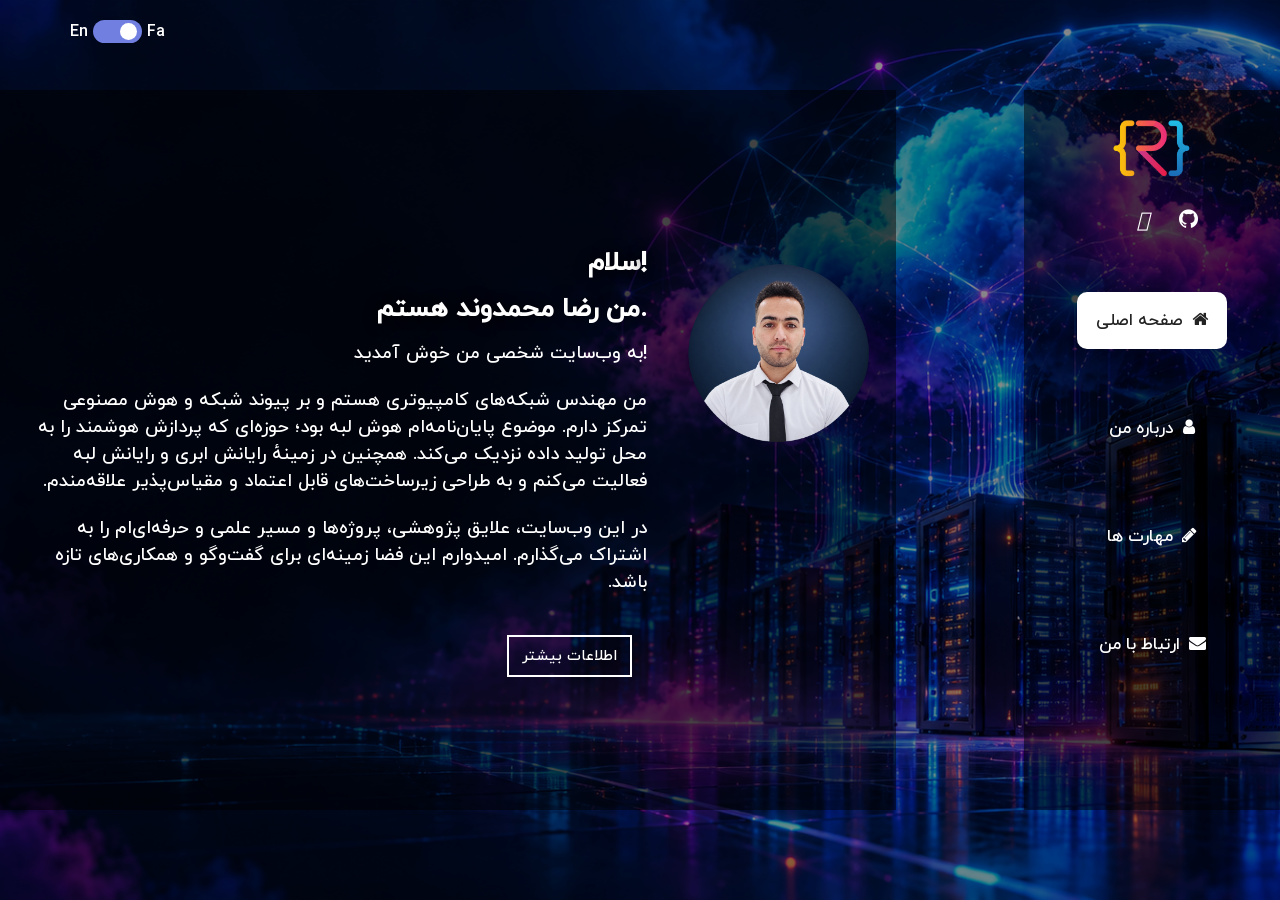
==== Fa.html @ 9a4eeeda "Publish bilingual personal website" ====
<!DOCTYPE html>
<html lang="fa">
  <head>
    <meta charset="utf-8" />
    <meta http-equiv="X-UA-Compatible" content="IE=edge,chrome=1" />
    <title>رضا محمدوند</title>
    <meta name="description" content="وب‌سایت شخصی رضا محمدوند، مهندس شبکه‌های کامپیوتری با تمرکز بر هوش مصنوعی، رایانش ابری و رایانش لبه." />
    <meta name="author" content="رضا محمدوند، Reza Mohammadvand">
    <meta name="keywords" content="web developer,web design,programmer,front end,reza mohammadvand,رضا محمدوند,طراحی وب ,توسعه دهنده وب ,مهندس کامپیوتر ,برنامه نویس ">
    <meta name="viewport" content="width=device-width, initial-scale=1" />
    <link rel="icon" href="img/Logo.png" />
    <link rel="stylesheet" href="Sample_works/07-jobboard/Icons/css/all.min.css" />
    <link rel="stylesheet" href="css/bootstrap.min.css" />
    <link rel="stylesheet" href="css/progresscircle.css">
    <link rel="stylesheet" href="css/bootstrap-theme.min.css" />
    <link rel="stylesheet" href="css/fontAwesome.css" />
    <link rel="stylesheet" href="css/templatemo-main.css" />
    <link rel="stylesheet" href="css/fa_response.css" />
    <link href="https://fonts.googleapis.com/css?family=Open+Sans:300,400,600,700,800" rel="stylesheet"/>
    <script src="js/vendor/modernizr-2.8.3-respond-1.4.2.min.js"></script>
  </head>

  <body>

  <!-- Toggle switch -->
  <div class="lang-switch">
    <span>En</span><input type="checkbox" id="langToggle" /><label for="langToggle"></label><span>Fa</span>
  </div>

    <!-- start loading -->

    <div class="se-pre-con"></div>

    <!-- end loading -->

    <nav>
      <div class="logo">
        <img src="img/Logo.png" alt="" />
      </div>
      <div class="mini-logo">
        <img src="img/Logo.png" alt="" />
      </div>
      <div class="social-links">
        <a href="https://t.me/Reza1998_M" class="icon" target="_blank"><i class="fab fa-telegram-plane"></i></a>
        <!-- لینک‌های اینستاگرام و توییتر موقتاً غیرفعال شده‌اند.
        <a href="https://www.instagram.com/programmer_reza" target="_blank" class="icon"><i class="fab fa-instagram"></i></a>
        <a href="https://twitter.com/Reza_1998M" class="icon" target="_blank"><i class="fab fa-twitter" ></i></a>
        -->
        <a href="https://www.linkedin.com/in/reza-mohammadvand" target="_blank" class="icon"><i class="fab fa-linkedin"></i></a>
        <a href="https://github.com/reza-mohammadvand" target="_blank" class="icon"><i class="fa fa-github" aria-hidden="true"></i></a>
      </div>
      <ul>
        <li>
          <a href="#1"><span>صفحه اصلی</span><i class="fa fa-home"></i></a>
        </li>
        <li>
          <a href="#2"><span>درباره من</span><i class="fa fa-user"></i> </a>
        </li>
        <li>
          <a href="#3"> <span>مهارت ها</span><i class="fa fa-pencil"></i></a>
        </li>
        <!-- تب نمونه‌کارها موقتاً غیرفعال شده است.
        <li>
          <a href="#4"> <span>نمونه کارها</span><i class="fa fa-image"></i></a>
        </li>
        -->
        <li>
          <a href="#4">
            <span>ارتباط با من</span><i class="fa fa-envelope"></i
          ></a>
        </li>
      </ul>
    </nav>

    <div class="slides">
      <div class="slide" id="1">
        <div class="content first-content">
          <div class="container-fluid">
            <div class="col-md-9 p-0">
              <h2 style="display: block;">سلام!</h2>
              <h2>من رضا محمدوند هستم.</h2>
              <p>به وب‌سایت شخصی من خوش آمدید!</p>
              <p dir="rtl">من مهندس شبکه‌های کامپیوتری هستم و بر پیوند شبکه و هوش مصنوعی تمرکز دارم. موضوع پایان‌نامه‌ام هوش لبه بود؛ حوزه‌ای که پردازش هوشمند را به محل تولید داده نزدیک می‌کند. همچنین در زمینهٔ رایانش ابری و رایانش لبه فعالیت می‌کنم و به طراحی زیرساخت‌های قابل اعتماد و مقیاس‌پذیر علاقه‌مندم.</p>
              <p dir="rtl">در این وب‌سایت، علایق پژوهشی، پروژه‌ها و مسیر علمی و حرفه‌ای‌ام را به اشتراک می‌گذارم. امیدوارم این فضا زمینه‌ای برای گفت‌وگو و همکاری‌های تازه باشد.</p>
              <div class="main-btn"><a href="#2">اطلاعات بیشتر</a></div>
            </div>
            <div  class="col-md-3">
              <div class="author-image">
                <img src="img/author_image.png" alt="Author Image" />
              </div>
            </div>
          </div>
        </div>
      </div>
      <div class="slide" id="2">
        <div class="content second-content">
          <div class="container-fluid">
            <div>
              <div class="left-content" dir="rtl">
                <h3>درباره من</h3>
                <p >سلام! من رضا محمدوند هستم، فارغ‌التحصیل کارشناسی ارشد مهندسی کامپیوتر با گرایش شبکه‌های رایانه‌ای از دانشگاه علم و صنعت ایران. علاقه‌مندی من به حوزه‌ی شبکه و زیرساخت‌های فناوری اطلاعات از دوران کارشناسی آغاز شد و به‌مرور با ورود به مباحثی چون رایانش ابری و رایانش لبه، مسیر حرفه‌ای‌ام در این زمینه شکل گرفت.</p>
                <p >در سال‌های گذشته تمرکز من بر طراحی، پیاده‌سازی و بهینه‌سازی زیرساخت‌های شبکه در مقیاس‌های گوناگون بوده است. از ایجاد بسترهای رایانش ابری و محیط‌های مجازی‌سازی گرفته تا طراحی معماری‌های پایدار، امن و مقیاس‌پذیر برای کاربردهای نوین، همواره تلاش کرده‌ام نیازهای فنی را به‌دقت تحلیل کرده و راهکارهایی مؤثر ارائه کنم.</p>
                <p >در حوزه‌ی رایانش لبه، تجربه‌ی کار با معماری‌های مبتنی بر پردازش نزدیک به منبع داده، این امکان را برایم فراهم کرده تا در سامانه‌هایی با نیاز به پاسخ‌گویی سریع و زمان‌بندی حساس مشارکت مؤثری داشته باشم.</p>
                <p >توانایی من در تحلیل ساختار شبکه، طراحی زیرساخت، آشنایی با مفاهیم امنیت ارتباطات، و تسلط بر ابزارهای پایش و مدیریت منابع شبکه‌ای، باعث شده است در پروژه‌های مختلف نقش فعالی ایفا کنم. در کنار دانش فنی شبکه، تسلط قابل قبولی در توسعه وب و برنامه‌نویسی دارم که در پروژه‌های آزمایشگاهی و کاربردی از آن‌ها استفاده کرده‌ام. سابقه‌ی من در برنامه‌نویسی و توسعه‌ی سامانه‌های نرم‌افزاری موجب شده تا بتوانم راهکارهای زیرساختی را با نیازهای نرم‌افزاری و تجربه‌ی کاربری هماهنگ سازم.                </p>
                <p>دید چندبُعدی من از سیستم‌های توزیع‌شده، از سطح شبکه و پروتکل تا لایه‌های بالاتر نرم‌افزاری، باعث شده بتوانم درک عمیقی از چالش‌های همگرایی شبکه و محاسبات ابری در محیط‌های مقیاس‌پذیر و بلادرنگ به‌دست آورم. از نظر پژوهشی نیز به حوزه‌هایی مانند اینترنت اشیاء (IoT) ، Edge-Cloud ،ارتباطات 5G و 6G و Digital Twins علاقه‌مندم و مطالعه مستمری در این زمینه‌ها دارم.</p>
                <p>بر این باورم که ترکیب دانش نظری، تجربه‌ی عملی و تعهد به کیفیت، سه رکن اصلی در ارائه‌ی خدمات حرفه‌ای در حوزه فناوری اطلاعات به شمار می‌آید؛ و همواره تلاش می‌کنم این اصول را در همه‌ی مراحل کاری خود رعایت کنم.</p>
                <div class="finbyz-timeline">
                  <div class="seofy_module_time_line_vertical appear_anim" dir="ltr">
                    <div id="time_line_5cf90ca818f641" class="time_line-item  item_show">
                      <div class="time_line-date_wrap">
                        <div class="seofy_hexagon">
                          <svg style=" fill: #ffa705;" xmlns="http://www.w3.org/2000/svg" viewBox="0 0 177.4 197.4">
                            <path d="M0,58.4v79.9c0,6.5,3.5,12.6,9.2,15.8l70.5,40.2c5.6,3.2,12.4,3.2,18,0l70.5-40.2c5.7-3.2,9.2-9.3,9.2-15.8V58.4 c0-6.5-3.5-12.6-9.2-15.8L97.7,2.4c-5.6-3.2-12.4-3.2-18,0L9.2,42.5C3.5,45.8,0,51.8,0,58.4z"></path>
                          </svg>
                        </div>
                        <div class="seofy_hexagon">
                          <svg style="filter: drop-shadow(4px 5px 4px rgba(255,167,5,0.3)); fill: #ffa705;" xmlns="http://www.w3.org/2000/svg" viewBox="0 0 177.4 197.4">
                            <path d="M0,58.4v79.9c0,6.5,3.5,12.6,9.2,15.8l70.5,40.2c5.6,3.2,12.4,3.2,18,0l70.5-40.2c5.7-3.2,9.2-9.3,9.2-15.8V58.4 c0-6.5-3.5-12.6-9.2-15.8L97.7,2.4c-5.6-3.2-12.4-3.2-18,0L9.2,42.5C3.5,45.8,0,51.8,0,58.4z"></path>
                          </svg>
                        </div>
                        <h4 class="time_line-date">2018</h4>
                      </div>
                      <div class="time_line-content">
                        <h5 class="time_line-title">شروع دوره کارشناسی</h5>
                        <div class="time_line-descr">دوره کارشناسی خود را در رشته مهندسی کامپیوتر - گرایش نرم افزار در دانشگاه آزاد اسلامی - واحد دزفول آغاز کردم</div>
                      </div>
                    </div>
                    <div id="time_line_5cf90ca818fa82" class="time_line-item  item_show">
                      <div class="time_line-date_wrap">
                        <div class="seofy_hexagon">
                          <svg style="fill: #3224e9; " xmlns="http://www.w3.org/2000/svg" viewBox="0 0 177.4 197.4">
                            <path d="M0,58.4v79.9c0,6.5,3.5,12.6,9.2,15.8l70.5,40.2c5.6,3.2,12.4,3.2,18,0l70.5-40.2c5.7-3.2,9.2-9.3,9.2-15.8V58.4 c0-6.5-3.5-12.6-9.2-15.8L97.7,2.4c-5.6-3.2-12.4-3.2-18,0L9.2,42.5C3.5,45.8,0,51.8,0,58.4z"></path>
                          </svg>
                        </div>
                        <div class="seofy_hexagon">
                          <svg style="filter: drop-shadow(4px 5px 4px rgba(50,36,233,0.3)); fill: #3224e9;" xmlns="http://www.w3.org/2000/svg" viewBox="0 0 177.4 197.4">
                            <path d="M0,58.4v79.9c0,6.5,3.5,12.6,9.2,15.8l70.5,40.2c5.6,3.2,12.4,3.2,18,0l70.5-40.2c5.7-3.2,9.2-9.3,9.2-15.8V58.4 c0-6.5-3.5-12.6-9.2-15.8L97.7,2.4c-5.6-3.2-12.4-3.2-18,0L9.2,42.5C3.5,45.8,0,51.8,0,58.4z"></path>
                          </svg>
                        </div>
                        <h4 class="time_line-date">2019</h4>
                      </div>
                      <div class="time_line-content">
                        <h5 class="time_line-title">طراحی سایت</h5>
                        <div class="time_line-descr">فعالیت خودم را به عنوان فریلنسر در طراحی وبسایت آغاز کردم</div>
                      </div>
                    </div>
                    <div id="time_line_5cf90ca818ffe5" class="time_line-item  item_show">
                      <div class="time_line-date_wrap"><div class="seofy_hexagon">
                        <svg style="fill: #ff5600;" xmlns="http://www.w3.org/2000/svg" viewBox="0 0 177.4 197.4">
                          <path d="M0,58.4v79.9c0,6.5,3.5,12.6,9.2,15.8l70.5,40.2c5.6,3.2,12.4,3.2,18,0l70.5-40.2c5.7-3.2,9.2-9.3,9.2-15.8V58.4 c0-6.5-3.5-12.6-9.2-15.8L97.7,2.4c-5.6-3.2-12.4-3.2-18,0L9.2,42.5C3.5,45.8,0,51.8,0,58.4z"></path>
                        </svg>
                      </div>
                      <div class="seofy_hexagon">
                        <svg style="filter: drop-shadow(4px 5px 4px rgba(255,86,0,0.3)); fill: #ff5600;" xmlns="http://www.w3.org/2000/svg" viewBox="0 0 177.4 197.4">
                          <path d="M0,58.4v79.9c0,6.5,3.5,12.6,9.2,15.8l70.5,40.2c5.6,3.2,12.4,3.2,18,0l70.5-40.2c5.7-3.2,9.2-9.3,9.2-15.8V58.4 c0-6.5-3.5-12.6-9.2-15.8L97.7,2.4c-5.6-3.2-12.4-3.2-18,0L9.2,42.5C3.5,45.8,0,51.8,0,58.4z"></path>
                        </svg>
                      </div>
                      <h4 class="time_line-date">2021</h4>
                    </div>
                    <div class="time_line-content">
                      <h5 class="time_line-title">دوره کارآموزی</h5>
                      <div class="time_line-descr">دوره سه ماه کارآموزی را در بخش فناوری اطلاعات نیروگاه سد دز گذراندم که تجربه خوبی برای من بود</div>
                    </div>
                  </div>
                  <div id="time_line_5cf90ca818ff" class="time_line-item  item_show">
                    <div class="time_line-date_wrap"><div class="seofy_hexagon">
                      <svg style=" fill: #717fe0;" xmlns="http://www.w3.org/2000/svg" viewBox="0 0 177.4 197.4">
                        <path d="M0,58.4v79.9c0,6.5,3.5,12.6,9.2,15.8l70.5,40.2c5.6,3.2,12.4,3.2,18,0l70.5-40.2c5.7-3.2,9.2-9.3,9.2-15.8V58.4 c0-6.5-3.5-12.6-9.2-15.8L97.7,2.4c-5.6-3.2-12.4-3.2-18,0L9.2,42.5C3.5,45.8,0,51.8,0,58.4z"></path>
                      </svg>
                    </div>
                    <div class="seofy_hexagon">
                      <svg style="filter: drop-shadow(4px 5px 4px rgba(50,36,233,0.3)); fill: #717fe0;" xmlns="http://www.w3.org/2000/svg" viewBox="0 0 177.4 197.4">
                        <path d="M0,58.4v79.9c0,6.5,3.5,12.6,9.2,15.8l70.5,40.2c5.6,3.2,12.4,3.2,18,0l70.5-40.2c5.7-3.2,9.2-9.3,9.2-15.8V58.4 c0-6.5-3.5-12.6-9.2-15.8L97.7,2.4c-5.6-3.2-12.4-3.2-18,0L9.2,42.5C3.5,45.8,0,51.8,0,58.4z"></path>
                      </svg>
                    </div>
                    <h4 class="time_line-date">2021</h4>
                  </div>
                  <div class="time_line-content">
                    <h5 class="time_line-title">انتشار مقاله</h5>
                    <div class="time_line-descr"> انتشار <a href="https://civilica.com/doc/1326481/" target="_blank"> مقاله </a> در سیزدهمین کنفرانس بین المللی فناوری اطلاعات، کامپیوتر و مخابرات - تفلیس</div>
                  </div>
                </div>
                <div id="time_line_5cf90ca818fe44" class="time_line-item  item_show">
                  <div class="time_line-date_wrap"><div class="seofy_hexagon">
                    <svg style=" fill: #12affe;" xmlns="http://www.w3.org/2000/svg" viewBox="0 0 177.4 197.4">
                      <path d="M0,58.4v79.9c0,6.5,3.5,12.6,9.2,15.8l70.5,40.2c5.6,3.2,12.4,3.2,18,0l70.5-40.2c5.7-3.2,9.2-9.3,9.2-15.8V58.4 c0-6.5-3.5-12.6-9.2-15.8L97.7,2.4c-5.6-3.2-12.4-3.2-18,0L9.2,42.5C3.5,45.8,0,51.8,0,58.4z"></path>
                    </svg>
                  </div>
                  <div class="seofy_hexagon">
                    <svg style="filter: drop-shadow(4px 5px 4px rgba(18,175,254,0.3)); fill: #12affe;" xmlns="http://www.w3.org/2000/svg" viewBox="0 0 177.4 197.4">
                      <path d="M0,58.4v79.9c0,6.5,3.5,12.6,9.2,15.8l70.5,40.2c5.6,3.2,12.4,3.2,18,0l70.5-40.2c5.7-3.2,9.2-9.3,9.2-15.8V58.4 c0-6.5-3.5-12.6-9.2-15.8L97.7,2.4c-5.6-3.2-12.4-3.2-18,0L9.2,42.5C3.5,45.8,0,51.8,0,58.4z"></path>
                    </svg>
                  </div>
                  <h4 class="time_line-date">2022</h4>
                </div>
                <div class="time_line-content">
                  <h5 class="time_line-title">پایان دوره کارشناسی</h5>
                  <div class="time_line-descr">مدرک کارشناسی خود را از دانشگاه آزاد اسلامی با معدل 17.75 اخذ کردم</div>
                </div>
              </div>
              <div id="time_line_5cf90ca81" class="time_line-item  item_show">
                <div class="time_line-date_wrap"><div class="seofy_hexagon">
                  <svg style=" fill: #d51c58;" xmlns="http://www.w3.org/2000/svg" viewBox="0 0 177.4 197.4">
                    <path d="M0,58.4v79.9c0,6.5,3.5,12.6,9.2,15.8l70.5,40.2c5.6,3.2,12.4,3.2,18,0l70.5-40.2c5.7-3.2,9.2-9.3,9.2-15.8V58.4 c0-6.5-3.5-12.6-9.2-15.8L97.7,2.4c-5.6-3.2-12.4-3.2-18,0L9.2,42.5C3.5,45.8,0,51.8,0,58.4z"></path>
                  </svg>
                </div>
                <div class="seofy_hexagon">
                  <svg style="filter: drop-shadow(4px 5px 4px rgba(50,36,233,0.3)); fill: #d51c58;" xmlns="http://www.w3.org/2000/svg" viewBox="0 0 177.4 197.4">
                    <path d="M0,58.4v79.9c0,6.5,3.5,12.6,9.2,15.8l70.5,40.2c5.6,3.2,12.4,3.2,18,0l70.5-40.2c5.7-3.2,9.2-9.3,9.2-15.8V58.4 c0-6.5-3.5-12.6-9.2-15.8L97.7,2.4c-5.6-3.2-12.4-3.2-18,0L9.2,42.5C3.5,45.8,0,51.8,0,58.4z"></path>
                  </svg>
                </div>
                <h4 class="time_line-date">2022</h4>
              </div>
              <div class="time_line-content">
                <h5 class="time_line-title">شروع دوره کارشناسی ارشد</h5>
                <div class="time_line-descr">دوره کارشناسی ارشد خود را در رشته مهندسی کامپیوتر - گرایش شبکه‌های کامپیوتری در دانشگاه علم و صنعت ایران آغاز کرد</div>
              </div>
            </div>
            <div id="time_line_5cf90ca818fe44222" class="time_line-item  item_show">
              <div class="time_line-date_wrap"><div class="seofy_hexagon">
                <svg style=" fill: #e212fe;" xmlns="http://www.w3.org/2000/svg" viewBox="0 0 177.4 197.4">
                  <path d="M0,58.4v79.9c0,6.5,3.5,12.6,9.2,15.8l70.5,40.2c5.6,3.2,12.4,3.2,18,0l70.5-40.2c5.7-3.2,9.2-9.3,9.2-15.8V58.4 c0-6.5-3.5-12.6-9.2-15.8L97.7,2.4c-5.6-3.2-12.4-3.2-18,0L9.2,42.5C3.5,45.8,0,51.8,0,58.4z"></path>
                </svg>
              </div>
              <div class="seofy_hexagon">
                <svg style="filter: drop-shadow(4px 5px 4px rgba(18,175,254,0.3)); fill: #e212fe;" xmlns="http://www.w3.org/2000/svg" viewBox="0 0 177.4 197.4">
                  <path d="M0,58.4v79.9c0,6.5,3.5,12.6,9.2,15.8l70.5,40.2c5.6,3.2,12.4,3.2,18,0l70.5-40.2c5.7-3.2,9.2-9.3,9.2-15.8V58.4 c0-6.5-3.5-12.6-9.2-15.8L97.7,2.4c-5.6-3.2-12.4-3.2-18,0L9.2,42.5C3.5,45.8,0,51.8,0,58.4z"></path>
                </svg>
              </div>
              <h4 class="time_line-date">2024</h4>
            </div>
            <div class="time_line-content">
              <h5 class="time_line-title">پایان دوره کارشناسی ارشد</h5>
              <div class="time_line-descr">مدرک کارشناسی ارشد خود را از دانشگاه علم و صنعت ایران با معدل ۱۷.۶۶ اخذ کردم</div>
            </div>
          </div>
          <div id="time_line_5cf90ca81333" class="time_line-item  item_show">
            <div class="time_line-date_wrap"><div class="seofy_hexagon">
              <svg style=" fill: #00d81d;" xmlns="http://www.w3.org/2000/svg" viewBox="0 0 177.4 197.4">
                <path d="M0,58.4v79.9c0,6.5,3.5,12.6,9.2,15.8l70.5,40.2c5.6,3.2,12.4,3.2,18,0l70.5-40.2c5.7-3.2,9.2-9.3,9.2-15.8V58.4 c0-6.5-3.5-12.6-9.2-15.8L97.7,2.4c-5.6-3.2-12.4-3.2-18,0L9.2,42.5C3.5,45.8,0,51.8,0,58.4z"></path>
              </svg>
            </div>
            <div class="seofy_hexagon">
              <svg style="filter: drop-shadow(4px 5px 4px rgba(50,36,233,0.3)); fill: #00d81d;" xmlns="http://www.w3.org/2000/svg" viewBox="0 0 177.4 197.4">
                <path d="M0,58.4v79.9c0,6.5,3.5,12.6,9.2,15.8l70.5,40.2c5.6,3.2,12.4,3.2,18,0l70.5-40.2c5.7-3.2,9.2-9.3,9.2-15.8V58.4 c0-6.5-3.5-12.6-9.2-15.8L97.7,2.4c-5.6-3.2-12.4-3.2-18,0L9.2,42.5C3.5,45.8,0,51.8,0,58.4z"></path>
              </svg>
            </div>
            <h4 class="time_line-date">2025</h4>
          </div>
          <div class="time_line-content">
            <h5 class="time_line-title">انتشار مقاله</h5>
            <div class="time_line-descr">انتشار<a href="https://ieeexplore.ieee.org/abstract/document/10967422" target="_blank"> مقاله </a> در بیست و نهمین کنفرانس بین‌المللی کامپیوتر، انجمن کامپیوتر ایران (CSICC)</div>
          </div>
        </div>
        <div id="time_line_5cf90ca813334" class="time_line-item  item_show">
          <div class="time_line-date_wrap"><div class="seofy_hexagon">
            <svg style=" fill: #6704c4;" xmlns="http://www.w3.org/2000/svg" viewBox="0 0 177.4 197.4">
              <path d="M0,58.4v79.9c0,6.5,3.5,12.6,9.2,15.8l70.5,40.2c5.6,3.2,12.4,3.2,18,0l70.5-40.2c5.7-3.2,9.2-9.3,9.2-15.8V58.4 c0-6.5-3.5-12.6-9.2-15.8L97.7,2.4c-5.6-3.2-12.4-3.2-18,0L9.2,42.5C3.5,45.8,0,51.8,0,58.4z"></path>
            </svg>
          </div>
          <div class="seofy_hexagon">
            <svg style="filter: drop-shadow(4px 5px 4px rgba(50,36,233,0.3)); fill: #6704c4;" xmlns="http://www.w3.org/2000/svg" viewBox="0 0 177.4 197.4">
              <path d="M0,58.4v79.9c0,6.5,3.5,12.6,9.2,15.8l70.5,40.2c5.6,3.2,12.4,3.2,18,0l70.5-40.2c5.7-3.2,9.2-9.3,9.2-15.8V58.4 c0-6.5-3.5-12.6-9.2-15.8L97.7,2.4c-5.6-3.2-12.4-3.2-18,0L9.2,42.5C3.5,45.8,0,51.8,0,58.4z"></path>
            </svg>
          </div>
          <h4 class="time_line-date">2025</h4>
        </div>
        <div class="time_line-content">
          <h5 class="time_line-title">کارشناس فناوری اطلاعات</h5>
          <div class="time_line-descr">از مرداد ۱۴۰۴ به عنوان کارشناس فناوری اطلاعات در <a href="https://mehrinvest.ir/" target="_blank">شرکت سرمایه‌گذاری مهر</a> مشغول به کار هستم</div>
        </div> 
      </div>
      <div id="time_line_publication_2026" class="time_line-item item_show">
        <div class="time_line-date_wrap"><div class="seofy_hexagon">
          <svg style="fill: #00bfa6;" xmlns="http://www.w3.org/2000/svg" viewBox="0 0 177.4 197.4">
            <path d="M0,58.4v79.9c0,6.5,3.5,12.6,9.2,15.8l70.5,40.2c5.6,3.2,12.4,3.2,18,0l70.5-40.2c5.7-3.2,9.2-9.3,9.2-15.8V58.4 c0-6.5-3.5-12.6-9.2-15.8L97.7,2.4c-5.6-3.2-12.4-3.2-18,0L9.2,42.5C3.5,45.8,0,51.8,0,58.4z"></path>
          </svg>
        </div>
        <div class="seofy_hexagon">
          <svg style="filter: drop-shadow(4px 5px 4px rgba(0,191,166,0.3)); fill: #00bfa6;" xmlns="http://www.w3.org/2000/svg" viewBox="0 0 177.4 197.4">
            <path d="M0,58.4v79.9c0,6.5,3.5,12.6,9.2,15.8l70.5,40.2c5.6,3.2,12.4,3.2,18,0l70.5-40.2c5.7-3.2,9.2-9.3,9.2-15.8V58.4 c0-6.5-3.5-12.6-9.2-15.8L97.7,2.4c-5.6-3.2-12.4-3.2-18,0L9.2,42.5C3.5,45.8,0,51.8,0,58.4z"></path>
          </svg>
        </div>
        <h4 class="time_line-date">2026</h4>
      </div>
      <div class="time_line-content">
        <h5 class="time_line-title">انتشار مقاله</h5>
        <div class="time_line-descr">انتشار <a href="https://link.springer.com/article/10.1007/s10586-026-06380-7" target="_blank" rel="noopener noreferrer">مقاله</a> در مجله Cluster Computing</div>
      </div>
    </div>
          </div>
                </div>
              </div>
              <div class="main-btn"><a href="#3">مهارت های من</a></div>
            </div>
          </div>
        </div>
      </div>
      <div class="slide" id="3">
        <div class="content third-content">
          <div class="container-fluid">
            <div class="skill-item">
              <div class="skill-info">
                <img src="img/ccna.png" alt="ccna">
                <p>CCNA</p>
                </div>
            </div>
            <div class="skill-item">
              <div class="skill-info">
                <img src="img/MCSA.png" alt="MCSA">
                <p>MCSA</p>
                </div>
            </div>
            <div class="skill-item">
              <div class="skill-info" style="top: 23px;">
                <img src="img/cloud.png" alt="cloud">
                <p>Cloud Computing</p>
                </div>
            </div>
            <div class="skill-item">
              <div class="skill-info ">
                <img src="img/openstack.png" alt="openstack">
                <p>Open Stack</p>
                </div>
            </div>
            <div class="skill-item">
              <div class="skill-info ">
                <img src="img/linux.png" alt="linux">
                <p>Linux</p>
                </div>
            </div>

            <div class="skill-item">
              <div class="skill-info">
                <img src="img/ml.png" alt="Machine Learning">
                <p>Machine Learning</p>
                </div>
            </div>
            <div class="skill-item">
              <div class="skill-info">
                <img src="img/python.png" alt="python">
                <p>Python</p>
                </div>
            </div>
            <div class="skill-item">
              <div class="skill-info " style="	left: 60px;" >
                <img src="img/html&css.png" alt="html&css">
                <p>HTML & CSS</p>
                </div>
              </div>
            <div class="skill-item">
              <div class="skill-info">
                <img src="img/js.png" alt="javascript">
                <p>Java Script</p>
                </div>
            </div>
            <div class="skill-item">
              <div class="skill-info">
                <img src="img/jquery.png" alt="jquery">
                <p>JQuery</p>
                </div>
            </div>
            <div class="skill-item">
              <div class="skill-info">
                <img src="img/react.png" alt="react">
                <p>React</p>
                </div>
            </div>
          </div>    
         
        <div class="btns">          
          <div class="resume-btn"><a href="img/resume.pdf" target="_blank">Download Resume</a></div>
          <!-- <div class="main-btn"><a href="#4">Portfolio</a></div> -->
</div>
        </div>
      </div>
      <!-- بخش نمونه‌کارها موقتاً غیرفعال شده است.
      <div class="slide" id="4">
        <div class="content fourth-content">
          <div class="container-fluid">
            <div class="lightboxgallery-gallery clearfix">
              <div class="lightboxgallery-gallery-item" >
                <div class="light">
                  <p>کافی شاپ</p>
                  <p>نمونه سایت طراحی شده برای کافی شاپ
                  </p>
                  <a class="loacal-pic" href="img/post-big-1.jpg">مشاهده بیشتر <i class="fa fa-angle-double-left" aria-hidden="true"></i></a>
                  <a href="">لینک گیت هاب <i class="fa fa-angle-double-left" aria-hidden="true"></i></a>
                </div>
                <div>
                  <img src="img/post-1.jpg" title="coffe-shop" alt="coffe-shop">
                </div>
              </div>
              <div class="lightboxgallery-gallery-item">
                <div class="light">
                  <p>معماری ساختمان</p>
                  <p>نمونه سایت طراحی شده برای خدمات معماری ساختمان
                  </p>
                  <a href="Sample_works/05-Architecure/index.html" target="_blank">مشاهده بیشتر <i class="fa fa-angle-double-left" aria-hidden="true"></i></a>
                  <a  href="https://github.com/reza-mohammadvand/Web-Design-Portfolios/tree/main/Architectural%20services">لینک گیت هاب <i class="fa fa-angle-double-left" aria-hidden="true"></i></a>
                </div>
                <div>
                  <img src="img/Post-2.png" title="architecture" alt="architecture">
                </div>
              </div>
              <div class="lightboxgallery-gallery-item" >
                <div class="light">
                  <p>رستوران</p>
                  <p>نمونه سایت طراحی شده برای رستوران
                  </p>
                  <a class="loacal-pic" href="img/Post-big-3.png">مشاهده بیشتر <i class="fa fa-angle-double-left" aria-hidden="true"></i></a>
                  <a href="">لینک گیت هاب <i class="fa fa-angle-double-left" aria-hidden="true"></i></a>
                </div>
                <div>
                  <img src="img/Post-3.png" title="resturant" alt="resturant">
                </div>
              </div>
              <div class="lightboxgallery-gallery-item"  >
                <div class="light">
                  <p>شغل یابی</p>
                  <p>نمونه سایت طراحی شده برای خدمات شغل یابی
                  </p>
                  <a href="Sample_works/07-jobboard/index.html" target="_blank">مشاهده بیشتر <i class="fa fa-angle-double-left" aria-hidden="true"></i></a>
                  <a href="https://github.com/reza-mohammadvand/Web-Design-Portfolios/tree/main/Job-Search%20Service">لینک گیت هاب <i class="fa fa-angle-double-left" aria-hidden="true"></i></a>
                </div>
                <div>
                  <img src="img/Post-4.png" title="job-board" alt="job-board">
                </div>
              </div>
              <div class="lightboxgallery-gallery-item" >
                <div class="light">
                  <p>خبر ورزشی</p>
                  <p>نمونه سایت طراحی شده برای اخبار ورزشی
                  </p>
                  <a href="Sample_works/08-Soccer/index.html" target="_blank">مشاهده بیشتر <i class="fa fa-angle-double-left" aria-hidden="true"></i></a>
                  <a href="https://github.com/reza-mohammadvand/Web-Design-Portfolios/tree/main/Sport%20News">لینک گیت هاب <i class="fa fa-angle-double-left" aria-hidden="true"></i></a>
                </div>
                <div>
                  <img src="img/Post-5.png" title="sport-news" alt="sport-news">
                </div>
              </div>
              <div class="lightboxgallery-gallery-item"  >
                <div class="light">
                  <p>آرایشگاه</p>
                  <p>نمونه سایت طراحی شده برای رزرو آرایشگاه
                  </p>
                  <a href="Sample_works/09-barber/index.html" target="_blank">مشاهده بیشتر <i class="fa fa-angle-double-left" aria-hidden="true"></i></a>
                  <a href="https://github.com/reza-mohammadvand/Web-Design-Portfolios/tree/main/Barber%20Services">لینک گیت هاب <i class="fa fa-angle-double-left" aria-hidden="true"></i></a>
                </div>
                <div>
                  <img src="img/Post-6.png" title="barber-shop" alt="barber-shop">
                </div>
              </div>
              <div class="lightboxgallery-gallery-item" >
                <div class="light">
                  <p>رستوران</p>
                  <p>نمونه سایت طراحی شده برای رستوران
                  </p>
                  <a href="Sample_works/10-tasteit/index.html" target="_blank">مشاهده بیشتر <i class="fa fa-angle-double-left" aria-hidden="true"></i></a>
                  <a href="https://github.com/reza-mohammadvand/Web-Design-Portfolios/tree/main/Resturant">لینک گیت هاب <i class="fa fa-angle-double-left" aria-hidden="true"></i></a>
                </div>
                <div>
                  <img src="img/Post-7.png" title="resturant" alt="resturant">
                </div>
              </div>
              <div class="lightboxgallery-gallery-item"  >
                <div class="light">
                  <p>فروشگاه دیجیتال</p>
                  <p>نمونه سایت طراحی شده برای فروشگاه دیجیتال
                  </p>
                  <a href="Sample_works/11-electro/index.html" target="_blank">مشاهده بیشتر <i class="fa fa-angle-double-left" aria-hidden="true"></i></a>
                  <a href="https://github.com/reza-mohammadvand/Web-Design-Portfolios/tree/main/Electronic%20Shop">لینک گیت هاب <i class="fa fa-angle-double-left" aria-hidden="true"></i></a>
                </div>
                <div>
                  <img src="img/Post-8.jpg" title="digital" alt="digital">
                </div>
              </div>
              <div class="lightboxgallery-gallery-item" >
                <div class="light">
                  <p>فروشگاه اینترنتی</p>
                  <p>نمونه سایت طراحی شده برای فروشگاه اینترنتی
                  </p>
                  <a href="Sample_works/12-Shop/index.html" target="_blank">مشاهده بیشتر <i class="fa fa-angle-double-left" aria-hidden="true"></i></a>
                  <a href="https://github.com/reza-mohammadvand/Web-Design-Portfolios/tree/main/Online%20Shop">لینک گیت هاب <i class="fa fa-angle-double-left" aria-hidden="true"></i></a>
                </div>
                <div>
                  <img src="img/Post-9.jpg" title="market" alt="market">
                </div>
              </div>
              <div class="lightboxgallery-gallery-item"  >
                <div class="light">
                  <p>فروشگاه پدیا شاپ</p>
                  <p>نمونه سایت طراحی شده برای فروشگاه پدیا شاپ
                  </p>
                  <a class="loacal-pic" href="img/Post-big-10.jpg">مشاهده بیشتر <i class="fa fa-angle-double-left" aria-hidden="true"></i></a>
                  <a href="">لینک گیت هاب <i class="fa fa-angle-double-left" aria-hidden="true"></i></a>
                </div>
                <div>
                  <img src="img/Post-10.jpg" title="pediashop" alt="pediashop">
                </div>
              </div>
              <div class="lightboxgallery-gallery-item" >
                <div class="light">
                  <p>فروشگاه اینترنتی</p>
                  <p>نمونه سایت طراحی شده برای فروشگاه اینترنتی با React تکنولوژی 
                  </p>
                  <a href="Sample_works/13-Shop(2)/index.html" target="_blank">مشاهده بیشتر <i class="fa fa-angle-double-left" aria-hidden="true"></i></a>
                  <a href="https://github.com/reza-mohammadvand/React-Shop">لینک گیت هاب <i class="fa fa-angle-double-left" aria-hidden="true"></i></a>
                </div>
                <div>
                  <img src="img/Post-11.jpg" title="market" alt="market">
                </div>
              </div>
              <div class="lightboxgallery-gallery-item" >
                <div class="light">
                  <p>شرکت لینک پلاس</p>
                  <p>نمونه سایت طراحی شده برای شرکت لینک پلاس ، بصورت سه زبانه
                  </p>
                  <a href="https://linkplusco.com/" target="_blank">مشاهده بیشتر <i class="fa fa-angle-double-left" aria-hidden="true"></i></a>
                  <a href="https://github.com/reza-mohammadvand/Web-Design-Portfolios/tree/main/Link%20Plus">لینک گیت هاب <i class="fa fa-angle-double-left" aria-hidden="true"></i></a>
                </div>
                <div>
                  <img src="img/Post-12.jpg" title="market" alt="market">
                </div>
              </div>
          </div>
          </div>
        </div>
      </div>
      -->
      <div class="slide" id="4">
        <div class="content fifth-content">
          <div class="container-fluid">
            <div class="col-md-12">
              <div class="social-icons">
                <div class="info">
                  <div class="address">
                    <i class="fas fa-map-marker-alt"></i>
                    <h4>: آدرس</h4>
                    <p>ایران - تهران</p>
                  </div>
                  <div class="email">
                    <i class="fas fa-envelope"></i>
                    <h4>: ایمیل</h4>
                    <p><a href="mailto:r.mohammadvand98@gmail.com">reza_mohammadvand@alumni.iust.ac.ir</a></p>
                  </div>
                  <div class="phone">
                    <i class="fas fa-phone"></i>
                    <h4>: شماره تماس</h4>
                    <p><a href="tel:989167808596">+989167808596</a></p>
                  </div>
                  <div class="social-net">
                    <h4 style="width: 100%;">: من را دنبال کنید </h4>
                    <a href="https://t.me/Reza1998_M" class="icon" target="_blank"><i class="fab fa-telegram-plane"></i></a>
                      <!-- لینک‌های اینستاگرام و توییتر موقتاً غیرفعال شده‌اند.
                      <a href="https://www.instagram.com/programmer_reza" target="_blank" class="icon"><i class="fab fa-instagram"></i></a>
                      <a href="https://twitter.com/Reza_1998M" class="icon" target="_blank"><i class="fab fa-twitter" ></i></a>
                      -->
                      <a href="https://www.linkedin.com/in/reza-mohammadvand" target="_blank" class="icon"><i class="fab fa-linkedin"></i></a>
                      <a href="https://github.com/reza-mohammadvand" target="_blank" class="icon"><i style="font-size: 20px;" class="fa fa-github" aria-hidden="true"></i></a>
                  </div>
                    </div>
              </div>
          
            </div>
          </div>
        </div>
      </div>
    </div>

    <script src="https://ajax.googleapis.com/ajax/libs/jquery/1.11.2/jquery.min.js"></script>
    <script>
      window.jQuery ||
        document.write(
          '<script src="js/vendor/jquery-1.11.2.min.js"><\/script>'
        );
    </script>

    <script src="js/main.js"></script>

    <script type="text/javascript">
      $(document).ready(function () {
        // navigation click actions
        $(".scroll-link").on("click", function (event) {
          event.preventDefault();
          var sectionID = $(this).attr("data-id");
          scrollToID("#" + sectionID, 750);
        });
        // scroll to top action
        $(".scroll-top").on("click", function (event) {
          event.preventDefault();
          $("html, body").animate({ scrollTop: 0 }, "slow");
        });
        // mobile nav toggle
        $("#nav-toggle").on("click", function (event) {
          event.preventDefault();
          $("#main-nav").toggleClass("open");
        });
      });
      // scroll function
      function scrollToID(id, speed) {
        var offSet = 0;
        var targetOffset = $(id).offset().top - offSet;
        var mainNav = $("#main-nav");
        $("html,body").animate({ scrollTop: targetOffset }, speed);
        if (mainNav.hasClass("open")) {
          mainNav.css("height", "1px").removeClass("in").addClass("collapse");
          mainNav.removeClass("open");
        }
      }
      if (typeof console === "undefined") {
        console = {
          log: function () {},
        };
      }
    </script>
    <script src="js/progresscircle.js"></script>
  </body>
</html>
---- css/progresscircle.css ----
/**
 * Inspiration for this project found at:
 * https://markus.oberlehner.net/blog/pure-css-animated-svg-circle-chart
 * 1. The `reverse` animation direction plays the animation backwards
 *    which makes it start at the stroke offset 100 which means displaying
 *    no stroke at all and animating it to the value defined in the SVG
 *    via the inline `stroke-dashoffset` attribute.
 * 2. Rotate by -90 degree to make the starting point of the
 *    stroke the top of the circle.
 * 3. Using CSS transforms on SVG elements is not supported by Internet Explorer
 *    and Edge, use the transform attribute directly on the SVG element as a
 * .  workaround.
 */

.circle-chart {
  width: 150px;
  height: 150px;
}

.circle-chart__circle {
  stroke: #00acc1;
  stroke-width: 2;
  stroke-linecap: square;
  fill: none;
  animation: circle-chart-fill 2s reverse; /* 1 */ 
  transform: rotate(-90deg); /* 2, 3 */
  transform-origin: center; /* 4 */
}

/**
 * 1. Rotate by -90 degree to make the starting point of the
 *    stroke the top of the circle.
 * 2. Scaling mirrors the circle to make the stroke move right
 *    to mark a positive chart value.
 * 3. Using CSS transforms on SVG elements is not supported by Internet Explorer
 *    and Edge, use the transform attribute directly on the SVG element as a
 * .  workaround.
 */

.circle-chart__circle--negative {
  transform: rotate(-90deg) scale(1,-1); /* 1, 2, 3 */
}

.circle-chart__background {
  stroke: #efefef;
  stroke-width: 2;
  fill: none; 
}

.circle-chart__info {
  animation: circle-chart-appear 2s forwards;
  opacity: 0;
  transform: translateY(0.3em);
}

.circle-chart__percent {
  alignment-baseline: central;
  text-anchor: middle;
  font-size: 8px;
}

.circle-chart__subline {
    alignment-baseline: central;
    text-anchor: middle;
    font-size: 3px;
}

.success-stroke {
  stroke: #00C851;
}

.warning-stroke {
  stroke: #ffbb33;
}

.danger-stroke {
  stroke: #ff4444;
}

@keyframes circle-chart-fill {
  to { stroke-dasharray: 0 100; }
}

@keyframes circle-chart-appear {
  to {
    opacity: 1;
    transform: translateY(0);
  }
}
---- css/templatemo-main.css ----
/* 

Moonlight Template 

https://templatemo.com/tm-512-moonlight

*/

@font-face {
	font-family: iyekan;
	src: url("../fonts/iyekan/IRANYekanMedium.ttf");
	font-weight: normal;
  }

a:focus,
a:focus-visible {
	border: none !important;
	outline: none !important;
}


@keyframes seq-preloader {
  50% {
    opacity: 1;
  }
  
  100% {
    opacity: 0;
  }
}

.wrap{
	padding-left: 3px;
	animation: border 1s 5 alternate;
}
@keyframes border {
	0%{
		border-left: 0.08em solid #666;
	}
	50%{
		border-left: 0;
	}
	100%{
		border-left: 0.08em solid #666;
	}
}
#text2{
	display: none;
}

.seq-preloader {
  background: white;
  visibility: visible;
  opacity: 1;
  position: absolute;
  z-index: 9999;
  height: 100%;
  width: 100%;
  top: 0;
  left: 0;
  right: 0;
  bottom: 0;
}

.seq-preloader.seq-preloaded {
  opacity: 0;
  visibility: hidden;
  transition: visibility 0s .5s, opacity .5s;
}

.seq-preload-indicator {
  overflow: visible;
  position: relative;
  top: 50%;
  left: 50%;
  transform: translate(-50%, -50%);
}

.seq-preload-circle {
  display: inline-block;
  height: 12px;
  width: 12px;
  fill: #7a7a7a;
  opacity: 0;
  animation: seq-preloader 1.25s infinite;
}

.seq-preload-circle-2 {
  animation-delay: .15s;
}

.seq-preload-circle-3 {
  animation-delay: .3s;
}

.seq-preload-indicator-fallback {
  width: 42px;
  overflow: visible;
}

.seq-preload-indicator-fallback .seq-preload-circle {
  width: 8px;
  height:8px;
  background-color: #f4f4f4;
  border-radius: 100%;
  opacity: 1;
  display: inline-block;
  vertical-align: middle;
}

.seq-preload-indicator-fallback .seq-preload-circle-2 {
  margin-left: 3px;
  margin-right: 3px;
  width: 12px;
  height: 12px;
}

.seq-preload-indicator-fallback .seq-preload-circle-3 {
  width: 16px;
  height: 16px;
}


/* MAIN CSS */

@-webkit-keyframes fill {
  0% {
    width: 0%;
    height: 1px;
  }
  50% {
    width: 100%;
    height: 1px;
  }
  100% {
    width: 100%;
    height: 100%;
    background: #fff;
  }
}
@keyframes fill {
  0% {
    width: 0%;
    height: 1px;
  }
  50% {
    width: 100%;
    height: 1px;
  }
  100% {
    width: 100%;
    height: 100%;
    background: #fff;
  }
}
@-webkit-keyframes fillColour {
  0% {
    color: #fff;
  }
  50% {
    color: #fff;
  }
  100% {
    color: #333;
  }
}
@keyframes fillColour {
  0% {
    color: #fff;
  }
  50% {
    color: #fff;
  }
  100% {
    color: #333;
  }
}
* {
  margin: 0;
  padding: 0;
  -webkit-box-sizing: border-box;
  box-sizing: border-box;
  font-family: "iyekan";

}

html {
	overflow: hidden;
}

body {
  overflow: hidden;
  font-size: 100%;
}

nav {
	top: 10vh;
	bottom: 10vh;
  	text-align: center;
  	background: rgba(0, 0, 0, 0.5);
  	position: fixed;
  	z-index: 100;
  	height: 80vh;
  	right: 0;
  	width: 20%;
  	font-weight: 300;
  	font-size: 1rem;
}


nav ul li a {
	font-size: 18px;
}

nav .mini-logo {
	display: none;
}

nav .logo {
    margin-top: 25px;
    padding: 0px 20px;
    margin-bottom: 12px;
}

nav .logo img {
	max-width: 40%;
	overflow-y: hidden;
}

nav ul {
	margin-top: 20px;
  	list-style-type: none;
  	height: 48vh;
  	display: -webkit-box;
  	display: -ms-flexbox;
  	display: flex;
  	-webkit-box-orient: vertical;
  	-webkit-box-direction: normal;
    -ms-flex-direction: column;
    flex-direction: column;
  	-ms-flex-pack: distribute;
    justify-content: space-around;
}

nav a:not(.icon) {
  color: #fff;
}
nav a:not(.icon) {
	border-radius: 10px;
	text-decoration: none!important;
    font-size: 17px;
    -webkit-transition: color 2s, background 1s;
    transition: color 2s, background 1s;
    padding: 16px 0px;
    width: 150px;
    position: relative;
    z-index: 0;
    display: inline-block;
}
nav a:not(.icon) i{
margin-left: 9px;
}
nav a.active {
  background-color: #fff;
  color: #232323;
}
nav a:not(.icon)::before {
  content: "";
  position: absolute;
  height: 0%;
  width: 0%;
  bottom: 0;
  left: 0;
  opacity: 1;
  z-index: -1;
}
nav a:not(.icon):hover {
	border-radius: 10px;
	text-decoration: none;
  -webkit-animation: fillColour 0.7s forwards ease-in-out;
          animation: fillColour 0.7s forwards ease-in-out;
}
nav a:not(.icon):hover::before {
	border-radius: 10px;

  -webkit-animation: fill 0.7s forwards ease-in-out;
          animation: fill 0.7s forwards ease-in-out;
  opacity: 1;
}
nav a.active:hover {
    text-decoration: none;
    -webkit-animation: unset;
    animation: unset;
}


.slides {
  width: 600vw;
  height: 100vh;
  -webkit-transition: -webkit-transform 0.8s ease;
  transition: -webkit-transform 0.8s ease;
  transition: transform 0.8s ease;
  transition: transform 0.8s ease, -webkit-transform 0.8s ease;
}
.slides .slide {
  height: 100vh;
  width: 100vw;
  float: left;
  text-align: center;
  background-size: cover;
}
.slides .slide::before {
    left: 0;
    position: absolute;
    z-index: 0;
    content: '';
    width: 100%;
    height: 100%;
    background-color: #0000002f;
}
.slides .slide .content {
    display: flex;
    flex-direction: column;
    justify-content: space-around;
    z-index: 2;
    overflow-y: scroll;
    position: relative;
    width: 70%;
    height: 80%;
    top: 10%;
    bottom: 10%;
    background: rgba(0, 0, 0, 0.5);
}
.content::-webkit-scrollbar {
  width: 5px;
  height: 8px;
  background-color: rgba(0, 0, 0, 0.5);
}
/* Add a thumb */
.content::-webkit-scrollbar-thumb {
    background: rgba(250, 250, 250, 0.5);
}

.slides .slide:nth-child(1) {
  background-position: center;
  background-image: url(../img/first_bg.png);
}
.slides .slide:nth-child(2) {
  background-image: url(../img/second_bg.png);
}
.slides .slide:nth-child(2)::before {
    background-color: transparent;
}
.slides .slide:nth-child(3) {
  background-position: center;
  background-image: url(../img/forth_bg.jpeg);
}
.slides .slide:nth-child(4) {
  background-position: center;
  background-image: url(../img/third_bg.png);
 }
.slides .slide:nth-child(5) {
  background-position: center;
  background-image: url(../img/fifth_bg.jpg);
}
.slides .slide:nth-child(6) {
  background-position: center;
  background-image: url(../img/fourth_bg.jpg);
}
.slides .slide img {
  width: 100%;
}

.first-content .container-fluid .col-md-9{
	margin-top: 25px;
}
.main-btn a:hover ,.resume-btn a:hover {
	background-color: #fff;
	color: #232323!important;
}


.first-content {
	padding: 0 20px;
    display: flex;
    text-align: right;
    align-items: center;
}

.first-content .author-image img {
  margin-top: 40px;
  border-radius: 30px;
  width: 100%;
  overflow: hidden;
  float: left;
  margin-left: 10px;
}

.first-content h2 {
    font-weight: 700;
    color: #fff;
    font-size: 26px;
    display: inline-block;
    padding-bottom: 10px;
    margin-bottom: 7px;
    margin-top: 0px;
}

.first-content p {
  color: #fff;
  font-size: 18px;
  font-weight: 300;
  line-height: 27px;
  margin-bottom: 20px;
  text-align: right;
}

.first-content em {
	font-style: normal;
	font-weight: 600;
}

.first-content .main-btn {
  margin-top: 20px;
	display: inline-block;
	margin-right: 15px;
}

.first-content .main-btn a {
	display: inline-block;
	border: 2px solid #fff;
	padding: 8px 13px;
	font-size: 15px;
	color: #fff;
	text-decoration: none;
	transition: all 0.5s;
	transition: all 0.5s;
}

.first-content .fb-btn {
	display: inline-block;
}

.first-content .fb-btn a {
	display: inline-block;
	background-color: #fff;
	border: 2px solid #fff;
	padding: 8px 15px;
	font-size: 13px;
	text-transform: uppercase;
	color: #232323;
	text-decoration: none;
	transition: all 0.5s;
}

.first-content .fb-btn a:hover {
	color: #fff;
	background-color: transparent;
}


.second-content .container-fluid {
	padding-right: 0px;
	padding-left: 0px;
}

.second-content .container-fluid .col-md-6 {
	padding-right: 0px;
	padding-left: 0px;
}

.second-content .right-image img {
	max-width: 100%;
	min-width: 100%;
	overflow: hidden;
	float: right;
}

.second-content .left-content {
	padding: 60px 130px;
	text-align: right;
}

.second-content h3 {
	font-size: 33px;
	color: #fff;
	display: inline-block;
	padding-bottom: 10px;
	margin-bottom: 20px;
	margin-top: 0px;
}

.second-content p {
  line-height: 27px !important;
  font-size: 18px;
  color: rgb(189, 189, 189);
}
.second-content h4 {
	font-size: 22px;
    color: #fff;
    margin-top: 4px;
}

.second-content a {
	color: #fff;
	text-decoration: underline;
}

.second-content .main-btn a {
	margin-bottom: 40px;
	display: inline-block;
    border: 2px solid #fff;
	padding: 8px 26px;
	font-size: 15px;
    color: #fff;
    text-decoration: none;
    transition: all 0.5s;
}


.third-content {
	text-align: left;
	padding: 30px;
}

.third-content .container-fluid {
	padding: 0 60px;
	display: flex;
	justify-content: center;
	align-items: center;
	flex-wrap: wrap;
	padding-right: 7.5px;
	padding-left: 7.5px;
}
.third-content .main-btn,.third-content .resume-btn{
	display: flex;
	justify-content: center;
}
.third-content .btns{
	display: flex;
	justify-content: center;
	align-items: center;
}
.third-content .main-btn a,.third-content .resume-btn a {
	display: inline-block;
	border: 2px solid #fff;
	margin: 0 15px;
	padding: 8px 26px;
	font-size: 15px;
	text-transform: uppercase;
	color: #fff;
	text-decoration: none;
	transition: all 0.5s;
}


.skill-item{
	margin-bottom: 60px;
	width:200px;
	position: relative;
	text-align: center;
}
.skill-item:hover .skill-info img{
	transform: scale(1.1);
}
.skill-info{
  display: flex;
      flex-direction: column;
      justify-content: space-between;
      align-items: center;
      height: 130px;
}
.skill-info p{
	margin: 0;
    font-weight: 600;
    font-size: 15px;
    color: #fff;
}
.skill-info p:last-child{
	font-size:17px;
	margin-top: 7px;
}
.skill-info img{
	width: 130px !important;
	transition: all 0.3s linear;
}

.circle-chart {
    width: 150px;
    height: 150px;
}
.circle-chart__background {
	stroke: rgba(97, 97, 97, 0.623);
}
.success-stroke {
    stroke:#717fe0 ;
}
.skill-item g{
	display: none;
}
  
  input {
	color: #000;
  }




.finbyz-timeline{
	margin-top: 60px;
}
  .seofy_module_time_line_vertical {
  position: relative;
  z-index: 1;
  padding: 70px 0; }
  .seofy_module_time_line_vertical:before {
    content: '';
    position: absolute;
    z-index: -1;
    height: 81%;
    width: 2px;
    left: 50%;
    top: 10%;
    margin-left: -1px;
    background: #fff;
}
  .seofy_module_time_line_vertical.appear_anim .time_line-item .time_line-date {
  -webkit-transform: translateX(-20%);
  -moz-transform: translateX(-20%);
  -ms-transform: translateX(-20%);
  -o-transform: translateX(-20%);
  transform: translateX(-20%);
  opacity: 0; }
  .seofy_module_time_line_vertical.appear_anim .time_line-item .seofy_hexagon {
  opacity: 0; }
  .seofy_module_time_line_vertical.appear_anim .time_line-item .time_line-content {
  -webkit-transform: translateX(20%);
  -moz-transform: translateX(20%);
  -ms-transform: translateX(20%);
  -o-transform: translateX(20%);
  transform: translateX(20%);
  opacity: 0; }
  .seofy_module_time_line_vertical.appear_anim .time_line-item:nth-child(even) .time_line-date {
  -webkit-transform: translateX(20%);
  -moz-transform: translateX(20%);
  -ms-transform: translateX(20%);
  -o-transform: translateX(20%);
  transform: translateX(20%); }
  .seofy_module_time_line_vertical.appear_anim .time_line-item:nth-child(even) .time_line-content {
  -webkit-transform: translateX(-20%);
  -moz-transform: translateX(-20%);
  -ms-transform: translateX(-20%);
  -o-transform: translateX(-20%);
  transform: translateX(-20%); }
  .seofy_module_time_line_vertical .time_line-item {
  display: -webkit-box;
  display: -webkit-flex;
  display: -moz-box;
  display: -ms-flexbox;
  display: flex;
  -webkit-box-align: center;
  -webkit-align-items: center;
  -moz-box-align: center;
  -ms-flex-align: center;
  align-items: center;
  margin-bottom: 40px;
  -webkit-transition: opacity 0.5s;
  -o-transition: opacity 0.5s;
  -moz-transition: opacity 0.5s;
  transition: opacity 0.5s; }
  .seofy_module_time_line_vertical .time_line-item:last-child {
  margin-bottom: 0; }
  .seofy_module_time_line_vertical .time_line-item:nth-child(even) {
  -webkit-box-orient: horizontal;
  -webkit-box-direction: reverse;
  -webkit-flex-direction: row-reverse;
  -moz-box-orient: horizontal;
  -moz-box-direction: reverse;
  -ms-flex-direction: row-reverse;
  flex-direction: row-reverse; }
  .seofy_module_time_line_vertical .time_line-item:nth-child(even) .time_line-date_wrap {
  margin-right: -webkit-calc( 50% - 10px);
  margin-right: -moz-calc( 50% - 10px);
  margin-right: calc( 50% - 10px);
  margin-left: 50px; }
  .seofy_module_time_line_vertical .time_line-item:nth-child(even) .time_line-date {
  right: auto;
  left: 100%;
  padding-left: 50px;
  padding-right: 0; }
  .seofy_module_time_line_vertical .time_line-item:nth-child(even) .time_line-image {
  left: 0;
  right: auto; }
  .seofy_module_time_line_vertical .time_line-item:nth-child(even) .time_line-content {
  text-align: right; }
  .seofy_module_time_line_vertical .time_line-item:nth-child(even) .time_line-content:before {
  left: auto;
  right: 0; }
  .seofy_module_time_line_vertical .seofy_hexagon{
	position:absolute;
	top:0;
	z-index:-1;
  }
  .seofy_module_time_line_vertical .time_line-item:nth-child(even) .seofy_hexagon {
  left: auto;
  right: 0; }
  .seofy_module_time_line_vertical .time_line-item.item_active .seofy_hexagon:nth-child(2) {
  -webkit-transform: scale(2);
  -moz-transform: scale(2);
  -ms-transform: scale(2);
  -o-transform: scale(2);
  transform: scale(2); }
  .seofy_module_time_line_vertical .time_line-item.item_show .time_line-content, .seofy_module_time_line_vertical .time_line-item.item_show:nth-child(even) .time_line-content {
  opacity: 1;
  -webkit-transform: translateX(0);
  -moz-transform: translateX(0);
  -ms-transform: translateX(0);
  -o-transform: translateX(0);
  transform: translateX(0); }
  .seofy_module_time_line_vertical .time_line-item.item_show .seofy_hexagon, .seofy_module_time_line_vertical .time_line-item.item_show:nth-child(even) .seofy_hexagon {
  opacity: 1; }
  .seofy_module_time_line_vertical .time_line-item.item_show .time_line-date, .seofy_module_time_line_vertical .time_line-item.item_show:nth-child(even) .time_line-date {
  opacity: 1;
  -webkit-transform: translateX(0);
  -moz-transform: translateX(0);
  -ms-transform: translateX(0);
  -o-transform: translateX(0);
  transform: translateX(0); }
  .seofy_module_time_line_vertical .time_line-date_wrap {
  position: relative;
  z-index: 1;
  margin-left: -webkit-calc( 50% - 10px);
  margin-left: -moz-calc( 50% - 10px);
  margin-left: calc( 50% - 10px);
  margin-right: 50px; }
  .seofy_module_time_line_vertical .seofy_hexagon {
  height: 22px;
  width: 20px;
  -webkit-transition: opacity 0.8s;
  -o-transition: opacity 0.8s;
  -moz-transition: opacity 0.8s;
  transition: opacity 0.8s; }
  .seofy_module_time_line_vertical .seofy_hexagon:first-child {
  position: relative;
  z-index: 0; }
  .seofy_module_time_line_vertical .seofy_hexagon:nth-child(2) svg {
  fill: #ffffff !important; }
  .seofy_module_time_line_vertical .time_line-date {
  position: absolute;
  z-index: 1;
  top: 0;
  right: 100%;
  padding-right: 50px;
  font-size: 24px;
  font-weight: 700;
  line-height: 20px;
  white-space: nowrap;
  -webkit-transition: 0.3s;
  -o-transition: 0.3s;
  -moz-transition: 0.3s;
  transition: 0.3s; }
  .seofy_module_time_line_vertical .time_line-content {
  position: relative;
  z-index: 1;
  padding: 15px 30px;
  width: 100%;
  -webkit-box-shadow: 7px 5px 30px 0 rgba(72, 73, 121, 0.15);
  -moz-box-shadow: 7px 5px 30px 0 rgba(72, 73, 121, 0.15);
  box-shadow: 7px 5px 30px 0 rgba(72, 73, 121, 0.15);
  -webkit-border-radius: 4px;
  -moz-border-radius: 4px;
  border-radius: 4px;
  background: #ffffff30;
  overflow: hidden;
  -webkit-transition: 0.4s;
  -o-transition: 0.4s;
  -moz-transition: 0.4s;
  transition: 0.4s; }
  .seofy_module_time_line_vertical .time_line-content:before {
  content: '';
  position: absolute;
  z-index: 1;
  width: 4px;
  height: 100%;
  left: 0;
  top: 0; }
  .seofy_module_time_line_vertical .time_line-image {
  position: absolute;
  z-index: -1;
  right: 0;
  top: 0; }
  .time_line-descr a{
    font-size: 17px;
    font-weight: bold;
	color: #717fe0;
	text-decoration: none;
  transition: all 0.3s linear;
  }
  .seofy_module_time_line_vertical .time_line-title {
  font-size: 17px;
  line-height: 24px;
  font-weight: 700;
  margin-bottom: 8px; }
  .seofy_module_time_line_vertical .time_line-descr {
	font-size: 14px;
  line-height: 24px; }
  .seofy_module_time_line_vertical .time_line-item:hover .time_line-content {
  -webkit-transform: translateX(5px);
  -moz-transform: translateX(5px);
  -ms-transform: translateX(5px);
  -o-transform: translateX(5px);
  transform: translateX(5px);
  background: #ffffff30; }
  .seofy_module_time_line_vertical .time_line-item:hover .time_line-date {
  -webkit-transform: translateX(-5px);
  -moz-transform: translateX(-5px);
  -ms-transform: translateX(-5px);
  -o-transform: translateX(-5px);
  transform: translateX(-5px); }
  .seofy_module_time_line_vertical .time_line-item:hover:nth-child(even) .time_line-content {
  -webkit-transform: translateX(-5px);
  -moz-transform: translateX(-5px);
  -ms-transform: translateX(-5px);
  -o-transform: translateX(-5px);
  transform: translateX(-5px); }
  .seofy_module_time_line_vertical .time_line-item:hover:nth-child(even) .time_line-date {
  -webkit-transform: translateX(5px);
  -moz-transform: translateX(5px);
  -ms-transform: translateX(5px);
  -o-transform: translateX(5px);
  transform: translateX(5px); }
  .seofy_module_time_line_vertical .time_line-item:hover.item_active .seofy_hexagon:nth-child(2) {
  -webkit-animation: pulse_hexagon_active 2s infinite;
  -moz-animation: pulse_hexagon_active 2s infinite;
  -o-animation: pulse_hexagon_active 2s infinite;
  animation: pulse_hexagon_active 2s infinite; }
  .seofy_module_time_line_vertical .time_line-item:hover .seofy_hexagon:nth-child(2) {
  -webkit-animation: pulse_hexagon 2s infinite;
  -moz-animation: pulse_hexagon 2s infinite;
  -o-animation: pulse_hexagon 2s infinite;
  animation: pulse_hexagon 2s infinite; }
  @-webkit-keyframes pulse_hexagon {
  0% {
  -webkit-transform: scale(1);
  transform: scale(1); }
  70% {
  -webkit-transform: scale(2);
  transform: scale(2); }
  100% {
  -webkit-transform: scale(1);
  transform: scale(1); } }
  @-moz-keyframes pulse_hexagon {
  0% {
  -moz-transform: scale(1);
  transform: scale(1); }
  70% {
  -moz-transform: scale(2);
  transform: scale(2); }
  100% {
  -moz-transform: scale(1);
  transform: scale(1); } }
  @-o-keyframes pulse_hexagon {
  0% {
  -o-transform: scale(1);
  transform: scale(1); }
  70% {
  -o-transform: scale(2);
  transform: scale(2); }
  100% {
  -o-transform: scale(1);
  transform: scale(1); } }
  @keyframes pulse_hexagon {
  0% {
  -webkit-transform: scale(1);
  -moz-transform: scale(1);
  -o-transform: scale(1);
  transform: scale(1); }
  70% {
  -webkit-transform: scale(2);
  -moz-transform: scale(2);
  -o-transform: scale(2);
  transform: scale(2); }
  100% {
  -webkit-transform: scale(1);
  -moz-transform: scale(1);
  -o-transform: scale(1);
  transform: scale(1); } }
  @-webkit-keyframes pulse_hexagon_active {
  0% {
  -webkit-transform: scale(2);
  transform: scale(2); }
  30% {
  -webkit-transform: scale(1);
  transform: scale(1); }
  100% {
  -webkit-transform: scale(2);
  transform: scale(2); } }
  @-moz-keyframes pulse_hexagon_active {
  0% {
  -moz-transform: scale(2);
  transform: scale(2); }
  30% {
  -moz-transform: scale(1);
  transform: scale(1); }
  100% {
  -moz-transform: scale(2);
  transform: scale(2); } }
  @-o-keyframes pulse_hexagon_active {
  0% {
  -o-transform: scale(2);
  transform: scale(2); }
  30% {
  -o-transform: scale(1);
  transform: scale(1); }
  100% {
  -o-transform: scale(2);
  transform: scale(2); } }
  @keyframes pulse_hexagon_active {
  0% {
  -webkit-transform: scale(2);
  -moz-transform: scale(2);
  -o-transform: scale(2);
  transform: scale(2); }
  30% {
  -webkit-transform: scale(1);
  -moz-transform: scale(1);
  -o-transform: scale(1);
  transform: scale(1); }
  100% {
  -webkit-transform: scale(2);
  -moz-transform: scale(2);
  -o-transform: scale(2);
  transform: scale(2); } }
  #time_line_5cf90ca818f641 .time_line-date{
  color: #ffa705;
  }#time_line_5cf90ca818f641 .time_line-content:before{
  background: #ffa705;
  }
  #time_line_5cf90ca818fa82 .time_line-date{
  color: #3224e9;
  }#time_line_5cf90ca818fa82 .time_line-content:before{
  background: #3224e9;
  }  
  #time_line_5cf90ca818ff .time_line-date{
  color: #717fe0;
  }#time_line_5cf90ca818ff .time_line-content:before{
  background: #717fe0;
  }
  #time_line_5cf90ca818fe44222 .time_line-date{
  color: #e212fe;
  }#time_line_5cf90ca818fe44222 .time_line-content:before{
  background: #e212fe;
  }
  #time_line_5cf90ca81333 .time_line-date{
    color: #00d81d;
    }#time_line_5cf90ca81333 .time_line-content:before{
    background: #00d81d;
    }
    #time_line_5cf90ca813334 .time_line-date{
      color: #6704c4;
      }
      #time_line_5cf90ca813334 .time_line-content:before{
        background: #6704c4;
        }
  #time_line_publication_2026 .time_line-date{
  color: #00bfa6;
  }#time_line_publication_2026 .time_line-content:before{
  background: #00bfa6;
  }
  #time_line_5cf90ca818fe44 .time_line-date{
  color: #12affe;
  }#time_line_5cf90ca818fe44 .time_line-content:before{
  background: #12affe;
  }
  #time_line_5cf90ca818ffe5 .time_line-date{
  color: #ff5600;
  }#time_line_5cf90ca818ffe5 .time_line-content:before{
  background: #ff5600;
  }
   #time_line_5cf90ca81 .time_line-date{
  color: #d51c58;
  }#time_line_5cf90ca81 .time_line-content:before{
  background: #d51c58;
  } 
  .extended-parallax {
  position: absolute;
  z-index: -1;
  width: 100%; }
  .extended-parallax img{
	max-width:100%;
  }
  @media only screen and (max-width: 767px) {
	.seofy_module_time_line_vertical:before {
  left: 45px; }
  .seofy_module_time_line_vertical .time_line-date_wrap {
  margin-left: 35px !important;
  margin-right: 35px !important; }
  .seofy_module_time_line_vertical .time_line-date {
  padding: 0 !important;
  right: 100% !important;
  left: auto !important; }
  .seofy_module_time_line_vertical .time_line-content {
  text-align: left !important; }
  .seofy_module_time_line_vertical .time_line-content:before {
  left: 0 !important;
  right: auto !important; }
  .seofy_module_time_line_vertical .time_line-item {
  -webkit-box-orient: horizontal !important;
  -webkit-box-direction: normal !important;
  -webkit-flex-direction: row !important;
  -moz-box-orient: horizontal !important;
  -moz-box-direction: normal !important;
  -ms-flex-direction: row !important;
  flex-direction: row !important; }
  .seofy_module_time_line_vertical .time_line-date {
  -webkit-transform: rotate3d(0, 0, 1, -90deg) !important;
  -moz-transform: rotate3d(0, 0, 1, -90deg) !important;
  transform: rotate3d(0, 0, 1, -90deg) !important; }
  .seofy_module_time_line_vertical.appear_anim .time_line-date {
  -webkit-transform: translateX(-20%) rotate3d(0, 0, 1, -90deg) !important;
  -moz-transform: translateX(-20%) rotate3d(0, 0, 1, -90deg) !important;
  transform: translateX(-20%) rotate3d(0, 0, 1, -90deg) !important; }
  .seofy_module_time_line_vertical.appear_anim .time_line-content {
  -webkit-transform: translateX(20%) !important;
  -moz-transform: translateX(20%) !important;
  -ms-transform: translateX(20%) !important;
  -o-transform: translateX(20%) !important;
  transform: translateX(20%) !important; }
  .seofy_module_time_line_vertical.appear_anim .time_line-item.item_show .time_line-date {
  -webkit-transform-origin: top;
  -moz-transform-origin: top;
  -ms-transform-origin: top;
  -o-transform-origin: top;
  transform-origin: top;
  -webkit-transform: translate(15px, -9px) rotate3d(0, 0, 1, -90deg) !important;
  -moz-transform: translate(15px, -9px) rotate3d(0, 0, 1, -90deg) !important;
  transform: translate(15px, -9px) rotate3d(0, 0, 1, -90deg) !important;
  width: 100px;
  white-space: normal; }
  .seofy_module_time_line_vertical.appear_anim .time_line-item.item_show .time_line-content {
  -webkit-transform: translateX(0) !important;
  -moz-transform: translateX(0) !important;
  -ms-transform: translateX(0) !important;
  -o-transform: translateX(0) !important;
  transform: translateX(0) !important; }
  .seofy_module_time_line_vertical .time_line-item:hover .time_line-content {
  -webkit-transform: translateX(5px) !important;
  -moz-transform: translateX(5px) !important;
  -ms-transform: translateX(5px) !important;
  -o-transform: translateX(5px) !important;
  transform: translateX(5px) !important; }
  .seofy_module_time_line_vertical .time_line-item.item_show:hover .time_line-content {
  -webkit-transform: translateX(5px) !important;
  -moz-transform: translateX(5px) !important;
  -ms-transform: translateX(5px) !important;
  -o-transform: translateX(5px) !important;
  transform: translateX(5px) !important; }
  }
  
  /* Make things perty */
  html {  height: 100%;}
  body { font-family: 'Source Sans Pro', Helvetica, Arial, sans-serif;  background-color: #0d0d0d; color: #fff; height: 100%; text-align: center;}
  h1, h2{ margin: 0; text-transform: uppercase;text-shadow: 0 0 0.5em black;}
  h2 { font-weight: 300}
  input { border: 1px solid #666; background: #333; color: #fff; padding: 0.5em; box-shadow: none; outline: none !important; margin: 1em  auto; text-align: center;}


.fourth-content {
	padding:30px 5px;
}

.fourth-content .container-fluid {
	padding-right: 15px;
	padding-left: 15px;
}

.fourth-content .container-fluid .col-md-4 {
	padding-right: 0px;
	padding-left: 0px;
}

.fourth-content .item {
	margin: 10px;
}

.fourth-content .item img {
	max-width: 100%;
	overflow: hidden;
}

.fourth-content .item .thumb {
	position: relative;
}

.fourth-content .item .hover-effect {
	text-align: left;
	position: absolute;
	color: #fff;
	background-color: rgba(0,0,0,0.8);
	bottom: 0;
	top: 0;
	left: 0;
	right: 0;
	opacity: 0;
	visibility: hidden;
	transition: all 0.8s;
}

.fourth-content .item:hover .hover-effect {
	opacity: 1;
	visibility: visible;
}

.fourth-content .item .hover-effect .hover-content {
	transform: translateY(-50%);
    position: absolute;
    text-align: right;
    width: 100%;
    top: 50%;
    left: 0;
    padding: 28px;
}
.container-fluid .warning{
	direction: rtl;
	    display: flex;
    justify-content: center;
    color: #fff;
    font-size: 13px;
    align-items:center;
    margin-bottom: 10px;
    margin-top: 15px;
}
.container-fluid .warning img{
	width:30px;
	margin-left: 10px;
}
.container-fluid .warning p{
margin: 0;
}
.fourth-content .item .hover-effect h2 {
	font-size: 18px;
	text-transform: uppercase;
	font-weight: 700;
	color: #fff;
	border-bottom: 1px solid #fff;
	display: inline-block;
	padding-bottom: 10px;
	margin-bottom: 10px;
	margin-top: 0px;
}

.fourth-content .item .hover-effect p {
	font-size: 14px;
	text-transform: uppercase;
	line-height: 22px;
	padding-bottom: 0px;
	margin-bottom: 0px;
}



.fifth-content .container-fluid {
	padding-left: 0px;
	padding-right: 0px;
}

.fifth-content #map {
	padding: 0px 0px 0px 50px;
	width: 100%;
}

.fifth-content #contact {
	padding: 25px;
}

.fifth-content input {
	text-align: right;
  border-radius: 0px;
  padding-left: 15px;
  font-size: 13px;
  font-weight: 300;
  color: #fff;
  background-color: rgba(250, 250, 250, 0.15);
  outline: none;
  border: none;
  box-shadow: none;
  line-height: 40px;
  height: 40px;
  width: 100%;
  margin: 0px 0 19px;
}

.fifth-content textarea {
  border-radius: 0px;
  text-align: right;
  padding-left: 15px;
  padding-top: 10px;
  font-size: 13px;
  font-weight: 300;
  color: #fff;
  background-color: rgba(250, 250, 250, 0.15);
  outline: none;
  border: none;
  box-shadow: none;
  height: 205px;
  max-height: 220px;
  width: 100%;
  max-width: 100%;
  margin-bottom: 25px;
}

.fifth-content button {
	max-width: 100%;
	width: 100%;
    display: inline-block;
	border: 2px solid #fff;
	padding: 6px 15px;
    font-size: 17px;
	color: #fff;
	text-decoration: none;
	background-color: transparent;
	border-radius: 0px;
	transition: all 0.5s;
}

.fifth-content button:hover {
	color: #232323;
	background-color: #fff;
}

.footer .content {
	left: 30%;
	width: 70%;
	max-width: 70%;
	position: absolute;
	bottom: 0;
	right: 0;
	display: inline-block;
}

.footer .content p {
	text-align: center;
	font-size: 13px;
	color: #fff;
	margin-bottom: 20px;
}

.footer .content p a {
	color: #aaa;
	text-decoration: none;
}


.social-links{
	width: 100%;
	display: flex;
	justify-content: center;
}
.social-links a{
	display: inline-block;
	padding: 10px 10px;
	font-size: 22px;
	margin: 0 5px;
	color:#fff;
	transition: all 0.3s linear;
}
.social-links a:hover{
text-decoration: none;
color: #717fe0;
}
.social-icons {
padding:50px 0px 0px 50px;
}
.social-icons .info {
    width: 100%;
}

.social-net{
	margin-top: 20px;
display: flex;
flex-wrap: wrap;
width: 100%;
text-align: right;
justify-content: flex-end;
float: right;

}
.social-net .icon{
	margin: 20px 3px 0;
}
.social-net i{
margin-bottom: 17px;
}
.social-icons .info i,.social-net i {
	background: #fff;
	float: right;
	margin-left: 15px;
	font-size: 16px;
    color: #717fe0;
    width: 38px;
    height: 38px;
    display: flex;
    justify-content: center;
    align-items: center;
    border-radius: 50px;
    transition: all 0.3s ease-in-out;
}
.social-icons .info h4 {
	padding-top: 7px;
	text-align: right;
	margin-top: 0;
    font-size: 19px;
    font-weight: 600;
	color: #fff;
	
}
.first-content .container-fluid {
	padding-left: 0px;
	padding-right: 0;
}
.social-icons .info p {
	color: rgb(155, 155, 155);
	text-align: right;
    padding: 0 0 10px 0px;
    font-size: 14px;
}
.social-icons .info p a{
	color: unset;
}
.social-icons .info p a:hover{
	text-decoration: none;
}
.social-icons .info .email:hover i,.social-net i:hover , .social-icons .info .address:hover i, .social-icons .info .phone:hover i,.social-icons .info a:hover i {
    background: #717fe0;
    color: #fff;
}

.no-js #loader {
	display: none;
  }
  .js #loader {
	display: block;
	position: absolute;
	left: 100px;
	top: 0;
  }
  .se-pre-con {
	position: fixed;
	left: 0px;
	top: 0px;
	width: 100%;
	height: 100%;
	z-index: 9999;
	background: url("../img/Preload.gif") center no-repeat rgb(14,30,47);
  }

/* REPONSIVE */
@media (max-width: 1500px) {
  .lightboxgallery-gallery-item .light {
    padding: 10px;
  }
  .lightboxgallery-gallery-item .light p:first-child {
    font-size: 13px;
    padding-bottom: 7px;
    margin-bottom: 7px;
  }
  .lightboxgallery-gallery-item {
    font-size: 12px;
  }
  .lightboxgallery-gallery-item a {
    margin-bottom: 4px;
  }
}
@media (max-width: 1200px) {


.first-content .container-fluid {
  align-items: center;
  display: flex;
  flex-flow: column-reverse;
  
}
.social-links a {
  font-size: 19px;
  margin: 0 -2px;

}
.lightboxgallery-gallery-item .light {
  padding: 10px;
}
.lightboxgallery-gallery-item .light p:first-child {
  font-size: 10px;
  padding-bottom: 5px;
  margin-bottom: 5px;
}
.lightboxgallery-gallery-item {
  font-size: 9px;
}
.container-fluid .col-md-3{
  width: 35%;
}
}

@media (max-width: 991px) {
  .container-fluid .col-md-3 {
    width: 45%;
}
	nav a:not(.icon) {
		width: 135px;
	}
	.fifth-content .container-fluid {
		padding: 25px;
    flex-direction: column-reverse !important;
	}
	.social-icons {
		 padding:0;
	}

	nav .logo img {
		max-width: 50%;
	}
	nav a:not(.icon) {
		padding: 8px 0;	
	}
	nav .logo {
		margin-top: 20px;
		margin-bottom: 5px;
	}
	.social-links a {
		padding: 5px 5px;
    margin: 0 2px;
		font-size: 17px;
	}

	.first-content {
		text-align: center;
		padding-top: 75px;
	}

	.first-content .author-image img {
		float: none;
		margin-right: 0px;
		margin-left: 0;
		margin-bottom: 30px;
	}

	.third-content .first-section {
		border-bottom: 1px solid rgba(250,250,250,0.3);
		padding-bottom: 45px;
		margin-bottom: 45px;
	}

	.third-content .first-section .left-content {
		margin-right: 0px;
		margin-bottom: 30px;
	}

	.third-content .first-section .right-image {
		margin-left: 0px;
	}

	.third-content .second-section .right-content {
		margin-left: 0px;
		margin-top: 30px;
	}


	.third-content .second-section .left-image {
		margin-right: 0px;
	}

	.fifth-content #map {
		padding: 0px 0px 0px 30px;
		
	}

	.fifth-content #contact {
    padding: 0;
    margin-bottom: 30px;
  	}
  .seofy_module_time_line_vertical .time_line-content {
    padding: 0px 20px;
  }
  .second-content .left-content {
    padding: 60px 40px;
}
.finbyz-timeline {
  width: 100%;
}
.lightboxgallery-gallery-item .light {
  padding: 7px;
}
.lightboxgallery-gallery-item .light p:first-child {
  font-size: 8px;
  padding-bottom: 5px;
  margin-bottom: 5px;
}
.lightboxgallery-gallery-item .light p {
  font-size: 8px;
  padding-bottom: 5px;
  margin-bottom: 0px;
}
.lightboxgallery-gallery-item {
  font-size: 9px;
}
.lightboxgallery-gallery-item a {
  font-size: 7px;
  margin-bottom: 1px;

}

}

@media (max-width: 749px) {

  .author-image{
    margin-top: 0;
  }
  .first-content .author-image img {
    margin-top: -60px;
  }
	.lightboxgallery-gallery-item {
		width:45%
	}
	.first-content .container-fluid {
		padding-top: 85px;
	}
	nav a:not(.icon) {
		text-align: center;
		width: 49px;;
	}
	nav a:not(.icon) i {
		margin-right: 0 !important;
	}
	.first-content h2 {
		font-size: 22px;
	}
  .lang-switch {
    left: 20px !important;
  }
	.social-links{
		display: none;
	}
  nav a:not(.icon) i {
    margin-right: 0;
  }
	nav {
		width: 12%;
	}
  .slides .slide .content {
    width: 80%;
  }
	nav .logo {
		display: none;
	}

	nav .mini-logo {
		margin-top: 17px;
		display: block;
	}
	nav .mini-logo img {
		width: 50%;
	}
	nav ul {
		text-align: center;
	}


	nav ul li span {
		display: none;
	}

	nav ul li i {
		width: 20px;
		height: 20px;
		line-height: 20px;
		text-align: center;
	}

	.first-content {
		padding: 30px 5px;
	}

	.first-content .main-btn {
		display: inline-block;
		margin-right: 0px;
		margin-bottom: 15px;
	}

	.second-content .left-content {
		padding: 30px;
	}

	.fourth-content .item .hover-effect h2 {
		font-size: 15px;
	}
  .social-icons .info p{
    width: 90% !important;
    margin-left: 52px;
  }
  .circle-chart {
    width: 90px;
    height: 110px;
}

	.skill-info p {
		font-size: 9px;
	}
	.skill-info p:last-child {
		font-size: 12px;
	}
  .third-content .container-fluid .skill-item:first-child .skill-info {
    left: 31px !important;
	}
  .third-content .container-fluid .skill-item:nth-child(15) .skill-info {
    left: 33px !important;
	}
	.skill-info {
    top: 28px;
    left: 38px ;
	}


nav{
	display: flex;
flex-direction: column;
justify-content: center;
}

}

@media(max-width:540px) {
  .third-content .container-fluid {
    padding: 30px
  }
  .slides .slide img {
    margin-bottom: 10px;
}
  .skill-info {
    margin-bottom: 35px;
    width: 110px;
height: 90px;
}
.skill-item {
  width: 110px;
  margin-bottom: 0;

}
  .first-content .author-image img {
    margin-top: -10px;
  }
  .container-fluid .col-md-3 {
    width: 60%;
}
  .social-icons .info p{
    margin-left: 34px;
  }
  .social-icons .info i, .social-net i {
    width: 30px;
    font-size: 13px;
    height: 30px;
    margin-right: 9px !important;
  }
  .social-icons .info h4 {

    font-size: 15px;
  }
  .seofy_module_time_line_vertical .time_line-title {
    font-size: 14px;
  }
  .lang-switch {
    font-size: 13px !important;
  }
  .seofy_module_time_line_vertical .time_line-descr {
    font-size: 11px;
    line-height: 18px;
}
  .lang-switch label {

    width: 32px!important;
    height: 15px!important;
  }
  .lang-switch label:after {
    top: 4px!important;
    left: 4px!important;
    width: 10px!important;
    height: 10px!important;

  }
	.fifth-content button{
		font-size: 14px;
	}
	.lightboxgallery-gallery-item {
		width:90%;
		margin:10px 0
	}
	.lightboxgallery-modal{
		width:90%!important;
	}
	.fifth-content #map {
		padding: 0;
	}
.fifth-content #map {
	display: flex;
    flex-direction: column;
}
.social-net{
	flex-direction: row;
	width: 100%;
    justify-content: center;
}
#map iframe{
	width: 100% !important;

}
	.second-content h4 {
		font-size: 19px;
	}
	.second-content h3 {
		font-size: 27px;
	}
	.slides .slide .content,content .second-content {
		width: 75%;
	}
	nav {
		width: 17%;
	}
	.first-content {
		padding-top: 95px;
	}
.first-content h2 {
	font-size: 18px;
}
.container-fluid .warning{
font-size: 10px;
}
.third-content .main-btn a, .third-content .resume-btn a {
    padding: 8px 19px;
    font-size: 14px;
}
.lightboxgallery-gallery-item .light {
  padding: 7px;
}
.lightboxgallery-gallery-item .light p:first-child {
  font-size: 13px;
  padding-bottom: 5px;
  margin-bottom: 5px;
}
.lightboxgallery-gallery-item .light p {
  font-size: 12px;
  padding-bottom: 5px;
  margin-bottom: 0px;
}
.lightboxgallery-gallery-item {
  font-size: 9px;
}
.lightboxgallery-gallery-item a {
  font-size: 11px;
  margin-bottom: 1px;

}
}


@media(max-width: 450px) {

  .first-content .container-fluid {
    padding-top: 0px;
}
  .lightboxgallery-gallery-item .light {
    padding: 7px;
  }
  .lightboxgallery-gallery-item .light p:first-child {
    font-size: 8px;
    padding-bottom: 5px;
    margin-bottom: 5px;
  }
  .lightboxgallery-gallery-item .light p {
    font-size: 8px;
    padding-bottom: 5px;
    margin-bottom: 0px;
  }
  .lightboxgallery-gallery-item {
    font-size: 9px;
  }
  .lightboxgallery-gallery-item a {
    font-size: 7px;
    margin-bottom: 1px;
  
  }
  .seofy_module_time_line_vertical .time_line-title {
    font-size: 10px !important;
    line-height: 16px;
  }
  .seofy_module_time_line_vertical .time_line-descr {
    font-size: 9px;
    margin-bottom: 5px;
    line-height: 18px;
}
.third-content .main-btn a, .third-content .resume-btn a {
  padding: 6px 13px;
  font-size: 11px;
}

	.lightboxgallery-gallery-item .light p:first-child {
		font-size: 12px;
    padding-bottom: 6px;
    margin-bottom: 2px;
	}
	.lightboxgallery-gallery-item .light p:last-child {
		font-size: 10px;
		line-height: 18px;
	}
	.lightboxgallery-gallery-item .light {
		padding: 10px;
	}
	.third-content .btns {
		flex-direction: column;
	}
	.lightboxgallery-gallery-item {
		width:100%
	}
	.fourth-content .item .hover-effect p {
		font-size: 10px;
	}

	.third-content .container-fluid {
		justify-content: center;
	}
	
	.third-content {
	 padding: 0px;
	}
	.third-content .main-btn a,.third-content .resume-btn a {
		padding: 6px 22px;
		font-size: 12px;
		margin: 12px 0;
	}
	.third-content .main-btn a{
	padding: 6px 25px;
	}

	.second-content h3 {
		font-size: 21px;
	}
	.second-content p {
		font-size: 12px;
	}
  .third-content .main-btn a, .third-content .resume-btn a {
    padding: 4px 13px !important;
    font-size: 9px;
    margin: 7px 0;
}
	.first-content .main-btn a {
		padding: 6px 11px;
		font-size: 11px;
	}
	.second-content h4 {
		font-size: 15px;
	}
	.first-content h2 {
		font-size:13px;
		padding-top: 0px;
	}
	.first-content p {
		font-size: 13px;
	}
	.second-content .main-btn a {
		padding: 6px 16px;
		font-size: 12px;
	}

	.slides .slide .content {
		width: 75%;
	}
	nav {
		width: 20%;
	}
	nav ul {
		margin-top: 30px;
	}
	nav a:not(.icon) {
	  	padding: 12px 0px;
	}
	.fifth-content .container-fluid {
		padding: 15px;
	}
	.fifth-content .container-fluid .col-md-6{
		padding: 0 22px 0px 0px;
	}
	.fifth-content .container-fluid .col-md-6 .col-md-12{
		padding: 0;
	}
	.social-icons .info i, .social-net i {
		font-size: 13px;
		width: 30px;
		height: 30px;
	}
	.social-icons .info h4 {
		padding-top: 7px;
		font-size: 16px;
	}
}

input[type=checkbox]{
	height: 0;
	width: 0;
	visibility: hidden;
}

label {
    cursor: pointer;
    text-indent: -9999px;
    width: 49px;
    height: 23px;
    background: #8080806b;
    display: block;
    border-radius: 100px;
    position: relative;
}

label:after {
	margin-top: -2px;
    content: '';
    position: absolute;
    top: 5px;
    left: 4px;
    width: 17px;
    height: 17px;
    background: #fff;
    border-radius: 90px;
    transition: 0.5s;
}

input:checked + label {
	background: #717fe0;
}

input:checked + label:after {
	left: calc(100% - 5px);
	transform: translateX(-100%);
}

label:active:after {
	width: 130px;
}

.lang-switch{
    font-size: 16px;
    align-items: center;
    display: flex;
    position: absolute;
    top: 20px;
    left: 65px;
    z-index: 1000;
}
.lang-switch span{
	margin: -5px 5px 0;
}
---- css/fa_response.css ----
@media (max-width: 1200px){
    .seofy_module_time_line_vertical .time_line-content {
        padding: 15px 15px;
    }
    .seofy_module_time_line_vertical .time_line-title {
        font-size: 14px;
        text-align: right;
    }
    .second-content .left-content {
        padding: 60px 55px;
    }
    .time_line-descr{
        text-align: right;
    }
}


@media (max-width: 991px){
    .fifth-content .container-fluid {
        display: flex;
        padding: 25px;
        flex-direction: column-reverse !important;
    }
    .time_line-date {
        margin-top: 44px !important;
    }
}

@media (max-width: 749px){
    nav a:not(.icon) i {
        margin-left: 0;
    }
}

@media(max-width:540px){
    .first-content p {
        font-size: 14px;
        line-height: 24px;
    }
    .second-content .left-content {
        padding: 40px 26px;
    }
    .lang-switch label:after {
        left: 30px!important;
    }
    .first-content .main-btn a {
        font-size: 12px;
    }
    .second-content p {
        font-size: 14px;
    }
    .social-icons .info p {
        margin-left: -13px;
    }
    .social-icons .info i, .social-net i {
     margin-right: 0px !important;
    }
    .social-net .icon {
        margin: 20px 0px 0;
    }
}

@media(max-width: 450px){
    .fifth-content .container-fluid .col-md-6 {
        padding: 0 15px 0px 22px;
    }
    .fifth-content .container-fluid .col-md-6 {
        padding: 0;
    }
    .first-content .container-fluid .col-md-9 {
         margin-top: 0;
    }
}
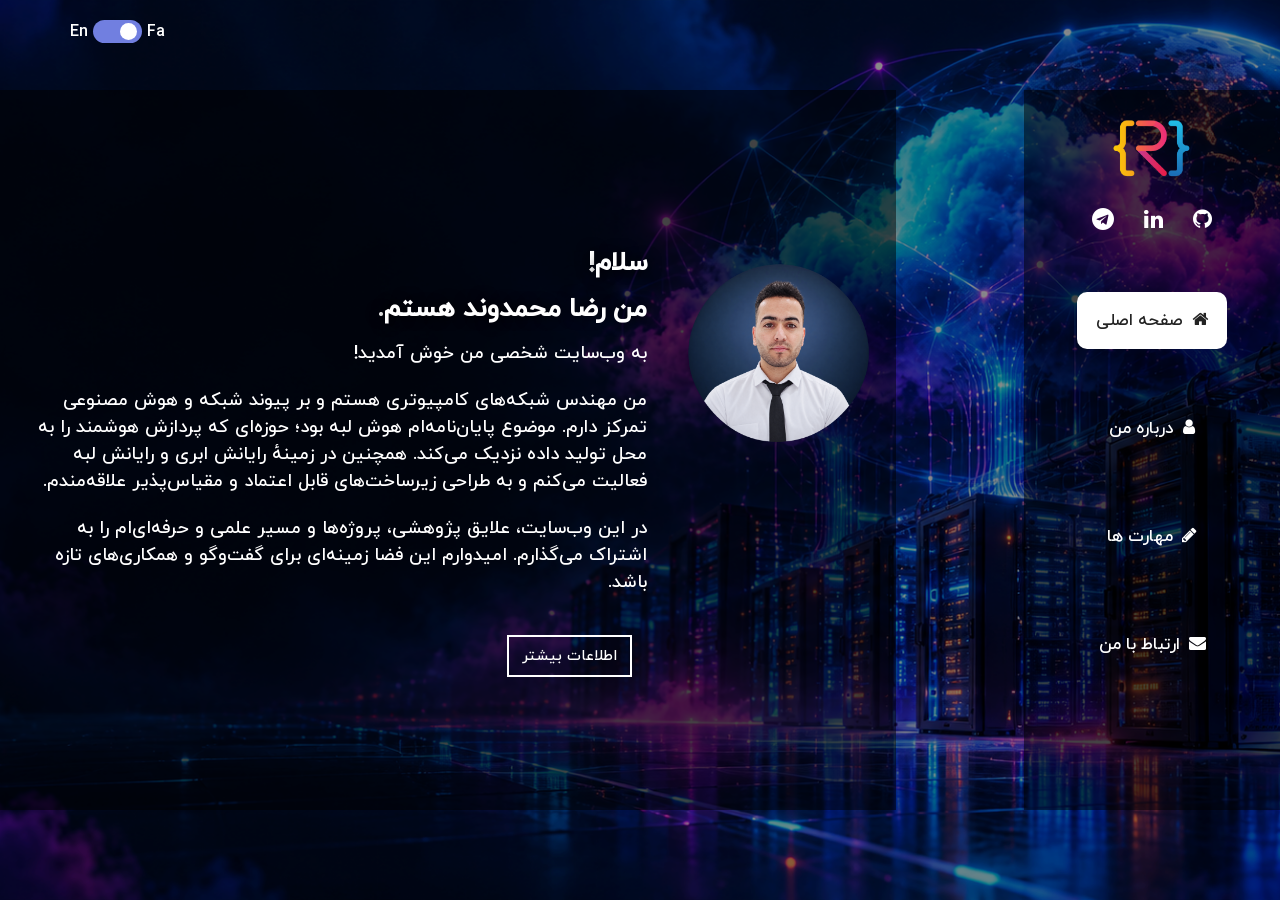
==== commit 7c75bd35: "Fix social and contact icons on GitHub Pages" ====
--- a/Fa.html
+++ b/Fa.html
@@ -9,7 +9,6 @@
     <meta name="keywords" content="web developer,web design,programmer,front end,reza mohammadvand,رضا محمدوند,طراحی وب ,توسعه دهنده وب ,مهندس کامپیوتر ,برنامه نویس ">
     <meta name="viewport" content="width=device-width, initial-scale=1" />
     <link rel="icon" href="img/Logo.png" />
-    <link rel="stylesheet" href="Sample_works/07-jobboard/Icons/css/all.min.css" />
     <link rel="stylesheet" href="css/bootstrap.min.css" />
     <link rel="stylesheet" href="css/progresscircle.css">
     <link rel="stylesheet" href="css/bootstrap-theme.min.css" />
@@ -41,12 +40,12 @@
         <img src="img/Logo.png" alt="" />
       </div>
       <div class="social-links">
-        <a href="https://t.me/Reza1998_M" class="icon" target="_blank"><i class="fab fa-telegram-plane"></i></a>
+        <a href="https://t.me/Reza1998_M" class="icon" target="_blank"><i class="fa fa-telegram"></i></a>
         <!-- لینک‌های اینستاگرام و توییتر موقتاً غیرفعال شده‌اند.
-        <a href="https://www.instagram.com/programmer_reza" target="_blank" class="icon"><i class="fab fa-instagram"></i></a>
-        <a href="https://twitter.com/Reza_1998M" class="icon" target="_blank"><i class="fab fa-twitter" ></i></a>
+        <a href="https://www.instagram.com/programmer_reza" target="_blank" class="icon"><i class="fa fa-instagram"></i></a>
+        <a href="https://twitter.com/Reza_1998M" class="icon" target="_blank"><i class="fa fa-twitter" ></i></a>
         -->
-        <a href="https://www.linkedin.com/in/reza-mohammadvand" target="_blank" class="icon"><i class="fab fa-linkedin"></i></a>
+        <a href="https://www.linkedin.com/in/reza-mohammadvand" target="_blank" class="icon"><i class="fa fa-linkedin"></i></a>
         <a href="https://github.com/reza-mohammadvand" target="_blank" class="icon"><i class="fa fa-github" aria-hidden="true"></i></a>
       </div>
       <ul>
@@ -77,9 +76,9 @@
         <div class="content first-content">
           <div class="container-fluid">
             <div class="col-md-9 p-0">
-              <h2 style="display: block;">سلام!</h2>
-              <h2>من رضا محمدوند هستم.</h2>
-              <p>به وب‌سایت شخصی من خوش آمدید!</p>
+              <h2 style="display: block;">!سلام</h2>
+              <h2>.من رضا محمدوند هستم</h2>
+              <p>!به وب‌سایت شخصی من خوش آمدید</p>
               <p dir="rtl">من مهندس شبکه‌های کامپیوتری هستم و بر پیوند شبکه و هوش مصنوعی تمرکز دارم. موضوع پایان‌نامه‌ام هوش لبه بود؛ حوزه‌ای که پردازش هوشمند را به محل تولید داده نزدیک می‌کند. همچنین در زمینهٔ رایانش ابری و رایانش لبه فعالیت می‌کنم و به طراحی زیرساخت‌های قابل اعتماد و مقیاس‌پذیر علاقه‌مندم.</p>
               <p dir="rtl">در این وب‌سایت، علایق پژوهشی، پروژه‌ها و مسیر علمی و حرفه‌ای‌ام را به اشتراک می‌گذارم. امیدوارم این فضا زمینه‌ای برای گفت‌وگو و همکاری‌های تازه باشد.</p>
               <div class="main-btn"><a href="#2">اطلاعات بیشتر</a></div>
@@ -98,12 +97,10 @@
             <div>
               <div class="left-content" dir="rtl">
                 <h3>درباره من</h3>
-                <p >سلام! من رضا محمدوند هستم، فارغ‌التحصیل کارشناسی ارشد مهندسی کامپیوتر با گرایش شبکه‌های رایانه‌ای از دانشگاه علم و صنعت ایران. علاقه‌مندی من به حوزه‌ی شبکه و زیرساخت‌های فناوری اطلاعات از دوران کارشناسی آغاز شد و به‌مرور با ورود به مباحثی چون رایانش ابری و رایانش لبه، مسیر حرفه‌ای‌ام در این زمینه شکل گرفت.</p>
-                <p >در سال‌های گذشته تمرکز من بر طراحی، پیاده‌سازی و بهینه‌سازی زیرساخت‌های شبکه در مقیاس‌های گوناگون بوده است. از ایجاد بسترهای رایانش ابری و محیط‌های مجازی‌سازی گرفته تا طراحی معماری‌های پایدار، امن و مقیاس‌پذیر برای کاربردهای نوین، همواره تلاش کرده‌ام نیازهای فنی را به‌دقت تحلیل کرده و راهکارهایی مؤثر ارائه کنم.</p>
-                <p >در حوزه‌ی رایانش لبه، تجربه‌ی کار با معماری‌های مبتنی بر پردازش نزدیک به منبع داده، این امکان را برایم فراهم کرده تا در سامانه‌هایی با نیاز به پاسخ‌گویی سریع و زمان‌بندی حساس مشارکت مؤثری داشته باشم.</p>
-                <p >توانایی من در تحلیل ساختار شبکه، طراحی زیرساخت، آشنایی با مفاهیم امنیت ارتباطات، و تسلط بر ابزارهای پایش و مدیریت منابع شبکه‌ای، باعث شده است در پروژه‌های مختلف نقش فعالی ایفا کنم. در کنار دانش فنی شبکه، تسلط قابل قبولی در توسعه وب و برنامه‌نویسی دارم که در پروژه‌های آزمایشگاهی و کاربردی از آن‌ها استفاده کرده‌ام. سابقه‌ی من در برنامه‌نویسی و توسعه‌ی سامانه‌های نرم‌افزاری موجب شده تا بتوانم راهکارهای زیرساختی را با نیازهای نرم‌افزاری و تجربه‌ی کاربری هماهنگ سازم.                </p>
-                <p>دید چندبُعدی من از سیستم‌های توزیع‌شده، از سطح شبکه و پروتکل تا لایه‌های بالاتر نرم‌افزاری، باعث شده بتوانم درک عمیقی از چالش‌های همگرایی شبکه و محاسبات ابری در محیط‌های مقیاس‌پذیر و بلادرنگ به‌دست آورم. از نظر پژوهشی نیز به حوزه‌هایی مانند اینترنت اشیاء (IoT) ، Edge-Cloud ،ارتباطات 5G و 6G و Digital Twins علاقه‌مندم و مطالعه مستمری در این زمینه‌ها دارم.</p>
-                <p>بر این باورم که ترکیب دانش نظری، تجربه‌ی عملی و تعهد به کیفیت، سه رکن اصلی در ارائه‌ی خدمات حرفه‌ای در حوزه فناوری اطلاعات به شمار می‌آید؛ و همواره تلاش می‌کنم این اصول را در همه‌ی مراحل کاری خود رعایت کنم.</p>
+                <p>سلام، من رضا محمدوند هستم؛ فارغ‌التحصیل کارشناسی ارشد مهندسی کامپیوتر، گرایش شبکه‌های کامپیوتری، از دانشگاه علم و صنعت ایران. علاقه‌ام به شبکه و زیرساخت فناوری اطلاعات از دوران کارشناسی آغاز شد و به‌تدریج به رایانش ابری، رایانش لبه و پیوند شبکه با هوش مصنوعی گسترش یافت. پژوهش پایان‌نامه‌ام نیز بر هوش لبه متمرکز بود.</p>
+                <p>در فعالیت‌های فنی‌ام بر طراحی، پیاده‌سازی و بهینه‌سازی زیرساخت شبکه، محیط‌های مجازی‌سازی و بسترهای رایانش ابری تمرکز داشته‌ام. هنگام طراحی یک راهکار، تلاش می‌کنم نیازهای واقعی سیستم را در کنار امنیت، پایداری، مقیاس‌پذیری و مدیریت منابع در نظر بگیرم.</p>
+                <p>یکی از حوزه‌های مورد علاقه‌ام پردازش داده نزدیک به محل تولید آن است؛ جایی که رایانش لبه و هوش مصنوعی می‌توانند به کاهش تأخیر و پاسخ‌گویی سریع‌تر سیستم‌ها کمک کنند. تجربه‌ام در برنامه‌نویسی و توسعه وب نیز به من کمک کرده است نیازهای نرم‌افزار را در تصمیم‌های مربوط به زیرساخت بهتر درک کنم.</p>
+                <p>نگاه من به سیستم‌های توزیع‌شده از شبکه و پروتکل‌ها تا لایه‌های نرم‌افزاری را در بر می‌گیرد. در کنار کار حرفه‌ای، موضوعاتی مانند اینترنت اشیا، ارتباطات 5G و 6G، همگرایی ابر و لبه، و دوقلوهای دیجیتال را دنبال می‌کنم. برای من، یادگیری مستمر و ترکیب دانش پژوهشی با تجربه عملی، پایه ساخت راهکارهایی است که در دنیای واقعی قابل اتکا باشند.</p>
                 <div class="finbyz-timeline">
                   <div class="seofy_module_time_line_vertical appear_anim" dir="ltr">
                     <div id="time_line_5cf90ca818f641" class="time_line-item  item_show">
@@ -531,37 +528,58 @@
       <div class="slide" id="4">
         <div class="content fifth-content">
           <div class="container-fluid">
-            <div class="col-md-12">
+            <div class="col-md-6">
               <div class="social-icons">
                 <div class="info">
                   <div class="address">
-                    <i class="fas fa-map-marker-alt"></i>
+                    <i class="fa fa-map-marker"></i>
                     <h4>: آدرس</h4>
                     <p>ایران - تهران</p>
                   </div>
                   <div class="email">
-                    <i class="fas fa-envelope"></i>
+                    <i class="fa fa-envelope"></i>
                     <h4>: ایمیل</h4>
                     <p><a href="mailto:r.mohammadvand98@gmail.com">reza_mohammadvand@alumni.iust.ac.ir</a></p>
                   </div>
                   <div class="phone">
-                    <i class="fas fa-phone"></i>
+                    <i class="fa fa-phone"></i>
                     <h4>: شماره تماس</h4>
                     <p><a href="tel:989167808596">+989167808596</a></p>
                   </div>
                   <div class="social-net">
                     <h4 style="width: 100%;">: من را دنبال کنید </h4>
-                    <a href="https://t.me/Reza1998_M" class="icon" target="_blank"><i class="fab fa-telegram-plane"></i></a>
+                    <a href="https://t.me/Reza1998_M" class="icon" target="_blank"><i class="fa fa-telegram"></i></a>
                       <!-- لینک‌های اینستاگرام و توییتر موقتاً غیرفعال شده‌اند.
-                      <a href="https://www.instagram.com/programmer_reza" target="_blank" class="icon"><i class="fab fa-instagram"></i></a>
-                      <a href="https://twitter.com/Reza_1998M" class="icon" target="_blank"><i class="fab fa-twitter" ></i></a>
+                      <a href="https://www.instagram.com/programmer_reza" target="_blank" class="icon"><i class="fa fa-instagram"></i></a>
+                      <a href="https://twitter.com/Reza_1998M" class="icon" target="_blank"><i class="fa fa-twitter" ></i></a>
                       -->
-                      <a href="https://www.linkedin.com/in/reza-mohammadvand" target="_blank" class="icon"><i class="fab fa-linkedin"></i></a>
+                      <a href="https://www.linkedin.com/in/reza-mohammadvand" target="_blank" class="icon"><i class="fa fa-linkedin"></i></a>
                       <a href="https://github.com/reza-mohammadvand" target="_blank" class="icon"><i style="font-size: 20px;" class="fa fa-github" aria-hidden="true"></i></a>
                   </div>
                     </div>
               </div>
           
+            </div>
+            <div class="col-md-6">
+              <form id="contact" class="contact-form" data-language="fa" dir="rtl">
+                <div class="row">
+                  <div class="col-md-12">
+                    <input name="name" type="text" class="form-control" placeholder="نام" autocomplete="name" required />
+                  </div>
+                  <div class="col-md-12">
+                    <input name="email" type="email" class="form-control" placeholder="ایمیل" autocomplete="email" required />
+                  </div>
+                  <div class="col-md-12">
+                    <input name="subject" type="text" class="form-control" placeholder="موضوع" required />
+                  </div>
+                  <div class="col-md-12">
+                    <textarea name="message" rows="6" class="form-control" placeholder="متن پیام" required></textarea>
+                  </div>
+                  <div class="col-md-12">
+                    <button type="submit" class="btn">ارسال پیام</button>
+                  </div>
+                </div>
+              </form>
             </div>
           </div>
         </div>
--- a/css/templatemo-main.css
+++ b/css/templatemo-main.css
@@ -1228,6 +1228,7 @@
 	background-color: #fff;
 }
 
+
 .footer .content {
 	left: 30%;
 	width: 70%;
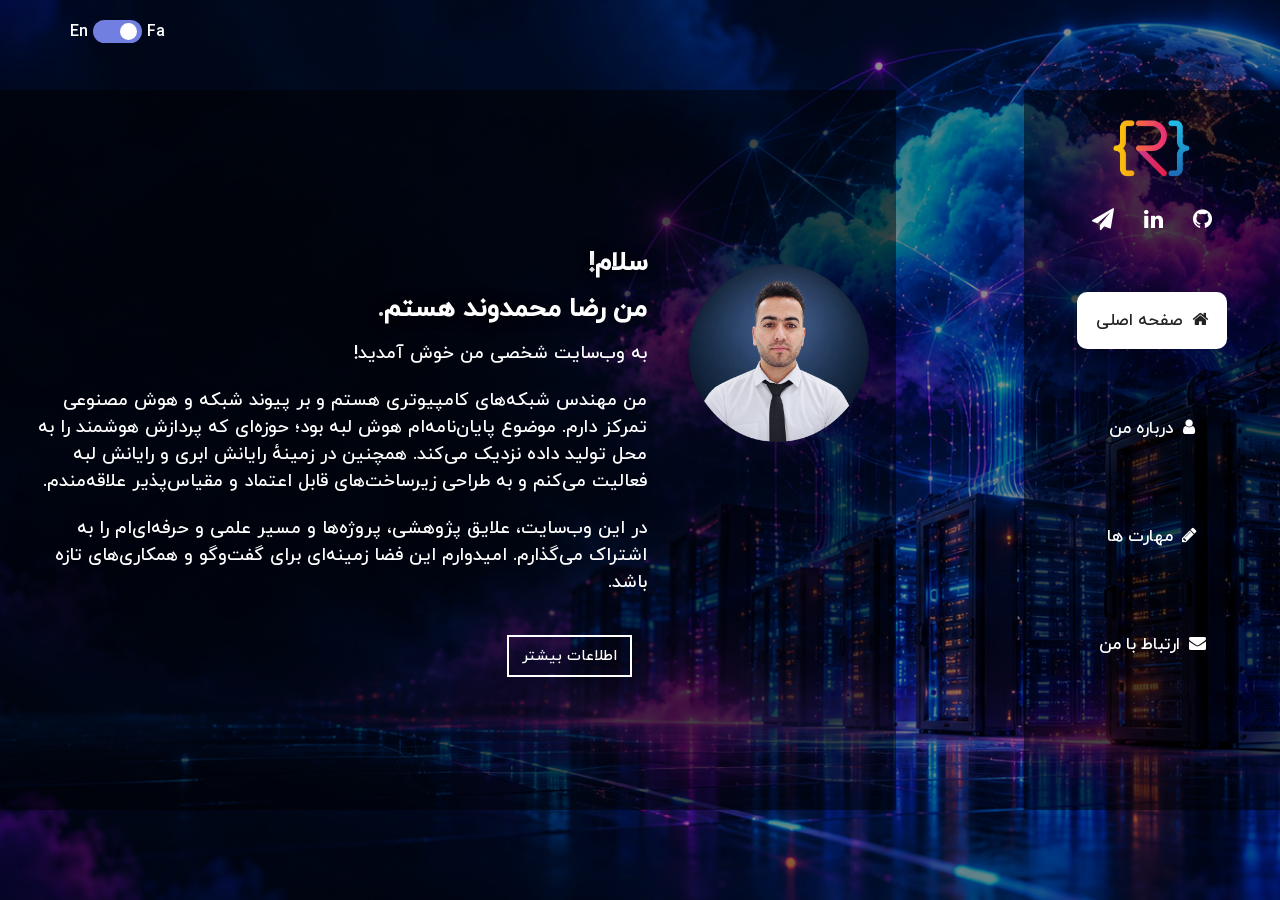
==== commit bc99a27c: "Use a plain Telegram icon" ====
--- a/Fa.html
+++ b/Fa.html
@@ -40,7 +40,7 @@
         <img src="img/Logo.png" alt="" />
       </div>
       <div class="social-links">
-        <a href="https://t.me/Reza1998_M" class="icon" target="_blank"><i class="fa fa-telegram"></i></a>
+        <a href="https://t.me/Reza1998_M" class="icon" target="_blank"><i class="fa fa-paper-plane"></i></a>
         <!-- لینک‌های اینستاگرام و توییتر موقتاً غیرفعال شده‌اند.
         <a href="https://www.instagram.com/programmer_reza" target="_blank" class="icon"><i class="fa fa-instagram"></i></a>
         <a href="https://twitter.com/Reza_1998M" class="icon" target="_blank"><i class="fa fa-twitter" ></i></a>
@@ -548,7 +548,7 @@
                   </div>
                   <div class="social-net">
                     <h4 style="width: 100%;">: من را دنبال کنید </h4>
-                    <a href="https://t.me/Reza1998_M" class="icon" target="_blank"><i class="fa fa-telegram"></i></a>
+                    <a href="https://t.me/Reza1998_M" class="icon" target="_blank"><i class="fa fa-paper-plane"></i></a>
                       <!-- لینک‌های اینستاگرام و توییتر موقتاً غیرفعال شده‌اند.
                       <a href="https://www.instagram.com/programmer_reza" target="_blank" class="icon"><i class="fa fa-instagram"></i></a>
                       <a href="https://twitter.com/Reza_1998M" class="icon" target="_blank"><i class="fa fa-twitter" ></i></a>
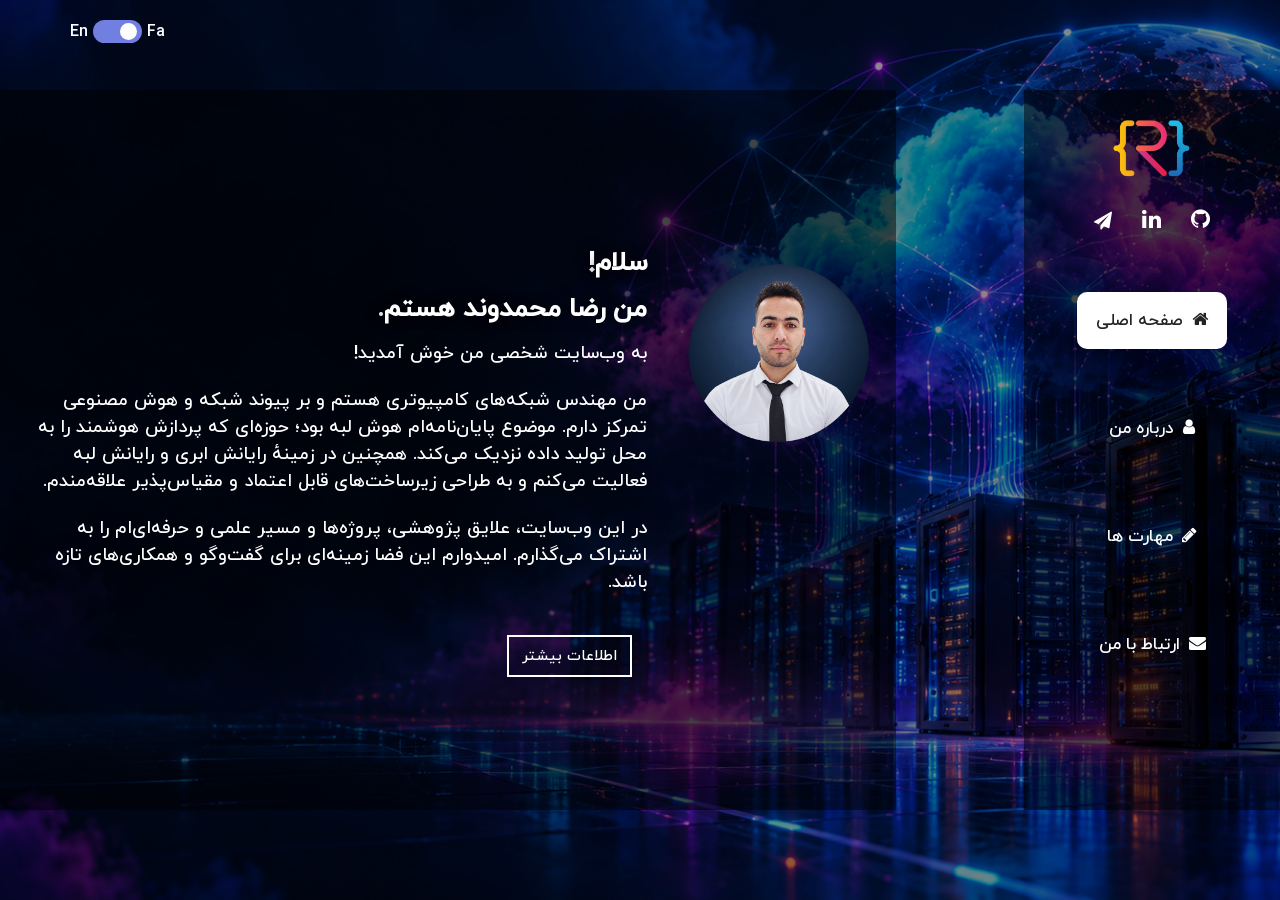
==== commit ad53bc55: "Adjust Telegram icon size" ====
--- a/Fa.html
+++ b/Fa.html
@@ -40,7 +40,7 @@
         <img src="img/Logo.png" alt="" />
       </div>
       <div class="social-links">
-        <a href="https://t.me/Reza1998_M" class="icon" target="_blank"><i class="fa fa-paper-plane"></i></a>
+        <a href="https://t.me/Reza1998_M" class="icon" target="_blank"><i class="fa fa-paper-plane telegram-icon"></i></a>
         <!-- لینک‌های اینستاگرام و توییتر موقتاً غیرفعال شده‌اند.
         <a href="https://www.instagram.com/programmer_reza" target="_blank" class="icon"><i class="fa fa-instagram"></i></a>
         <a href="https://twitter.com/Reza_1998M" class="icon" target="_blank"><i class="fa fa-twitter" ></i></a>
@@ -548,7 +548,7 @@
                   </div>
                   <div class="social-net">
                     <h4 style="width: 100%;">: من را دنبال کنید </h4>
-                    <a href="https://t.me/Reza1998_M" class="icon" target="_blank"><i class="fa fa-paper-plane"></i></a>
+                    <a href="https://t.me/Reza1998_M" class="icon" target="_blank"><i class="fa fa-paper-plane telegram-icon"></i></a>
                       <!-- لینک‌های اینستاگرام و توییتر موقتاً غیرفعال شده‌اند.
                       <a href="https://www.instagram.com/programmer_reza" target="_blank" class="icon"><i class="fa fa-instagram"></i></a>
                       <a href="https://twitter.com/Reza_1998M" class="icon" target="_blank"><i class="fa fa-twitter" ></i></a>
--- a/css/templatemo-main.css
+++ b/css/templatemo-main.css
@@ -16,6 +16,10 @@
 a:focus-visible {
 	border: none !important;
 	outline: none !important;
+}
+
+.telegram-icon {
+	font-size: 18px !important;
 }
 
 
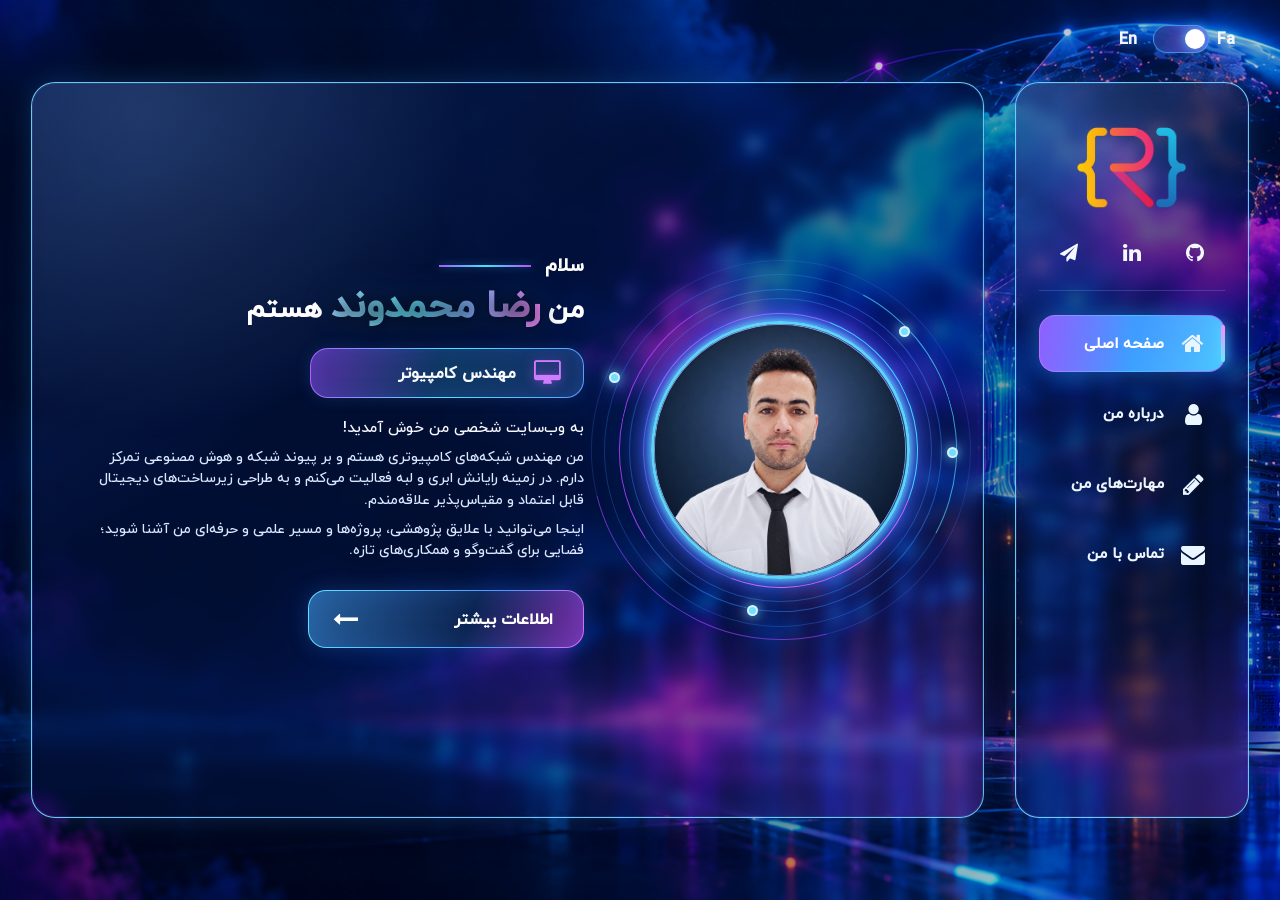
==== commit 1110755f: "Redesign bilingual portfolio sections" ====
--- a/Fa.html
+++ b/Fa.html
@@ -15,6 +15,7 @@
     <link rel="stylesheet" href="css/fontAwesome.css" />
     <link rel="stylesheet" href="css/templatemo-main.css" />
     <link rel="stylesheet" href="css/fa_response.css" />
+    <link rel="stylesheet" href="css/cosmic-redesign.css" />
     <link href="https://fonts.googleapis.com/css?family=Open+Sans:300,400,600,700,800" rel="stylesheet"/>
     <script src="js/vendor/modernizr-2.8.3-respond-1.4.2.min.js"></script>
   </head>
@@ -40,339 +41,268 @@
         <img src="img/Logo.png" alt="" />
       </div>
       <div class="social-links">
-        <a href="https://t.me/Reza1998_M" class="icon" target="_blank"><i class="fa fa-paper-plane telegram-icon"></i></a>
-        <!-- لینک‌های اینستاگرام و توییتر موقتاً غیرفعال شده‌اند.
-        <a href="https://www.instagram.com/programmer_reza" target="_blank" class="icon"><i class="fa fa-instagram"></i></a>
-        <a href="https://twitter.com/Reza_1998M" class="icon" target="_blank"><i class="fa fa-twitter" ></i></a>
+        <a href="https://t.me/Reza1998_M" class="icon" target="_blank" rel="noopener noreferrer" aria-label="تلگرام"><i class="fa fa-paper-plane telegram-icon"></i></a>
+        <!-- لینک‌های اینستاگرام و توییتر عمداً غیرفعال هستند.
+        <a href="https://www.instagram.com/programmer_reza" target="_blank" rel="noopener noreferrer" class="icon" aria-label="اینستاگرام"><i class="fa fa-instagram"></i></a>
+        <a href="https://twitter.com/Reza_1998M" class="icon" target="_blank" rel="noopener noreferrer" aria-label="توییتر"><i class="fa fa-twitter"></i></a>
         -->
-        <a href="https://www.linkedin.com/in/reza-mohammadvand" target="_blank" class="icon"><i class="fa fa-linkedin"></i></a>
-        <a href="https://github.com/reza-mohammadvand" target="_blank" class="icon"><i class="fa fa-github" aria-hidden="true"></i></a>
+        <a href="https://www.linkedin.com/in/reza-mohammadvand" target="_blank" rel="noopener noreferrer" class="icon" aria-label="لینکدین"><i class="fa fa-linkedin"></i></a>
+        <a href="https://github.com/reza-mohammadvand" target="_blank" rel="noopener noreferrer" class="icon" aria-label="گیت‌هاب"><i class="fa fa-github" aria-hidden="true"></i></a>
       </div>
       <ul>
         <li>
-          <a href="#1"><span>صفحه اصلی</span><i class="fa fa-home"></i></a>
+          <a href="#1"><i class="fa fa-home"></i><span>صفحه اصلی</span></a>
         </li>
         <li>
-          <a href="#2"><span>درباره من</span><i class="fa fa-user"></i> </a>
+          <a href="#2"><i class="fa fa-user"></i><span>درباره من</span></a>
         </li>
         <li>
-          <a href="#3"> <span>مهارت ها</span><i class="fa fa-pencil"></i></a>
+          <a href="#3"><i class="fa fa-pencil"></i><span>مهارت‌های من</span></a>
         </li>
-        <!-- تب نمونه‌کارها موقتاً غیرفعال شده است.
+        <!-- تب نمونه‌کارها عمداً غیرفعال است.
         <li>
-          <a href="#4"> <span>نمونه کارها</span><i class="fa fa-image"></i></a>
+          <a href="#4"><i class="fa fa-image"></i><span>نمونه‌کارها</span></a>
         </li>
         -->
         <li>
-          <a href="#4">
-            <span>ارتباط با من</span><i class="fa fa-envelope"></i
-          ></a>
+          <a href="#4"><i class="fa fa-envelope"></i><span>تماس با من</span></a>
         </li>
       </ul>
     </nav>
 
     <div class="slides">
-      <div class="slide" id="1">
+      <div class="slide" id="slide-1">
         <div class="content first-content">
-          <div class="container-fluid">
-            <div class="col-md-9 p-0">
-              <h2 style="display: block;">!سلام</h2>
-              <h2>.من رضا محمدوند هستم</h2>
-              <p>!به وب‌سایت شخصی من خوش آمدید</p>
-              <p dir="rtl">من مهندس شبکه‌های کامپیوتری هستم و بر پیوند شبکه و هوش مصنوعی تمرکز دارم. موضوع پایان‌نامه‌ام هوش لبه بود؛ حوزه‌ای که پردازش هوشمند را به محل تولید داده نزدیک می‌کند. همچنین در زمینهٔ رایانش ابری و رایانش لبه فعالیت می‌کنم و به طراحی زیرساخت‌های قابل اعتماد و مقیاس‌پذیر علاقه‌مندم.</p>
-              <p dir="rtl">در این وب‌سایت، علایق پژوهشی، پروژه‌ها و مسیر علمی و حرفه‌ای‌ام را به اشتراک می‌گذارم. امیدوارم این فضا زمینه‌ای برای گفت‌وگو و همکاری‌های تازه باشد.</p>
-              <div class="main-btn"><a href="#2">اطلاعات بیشتر</a></div>
+          <div class="container-fluid hero-shell" dir="rtl">
+            <div class="hero-visual" aria-hidden="true">
+              <div class="portrait-orbit">
+                <span class="orbit orbit-one"></span>
+                <span class="orbit orbit-two"></span>
+                <span class="orbit orbit-three"></span>
+                <span class="orbit-node node-one"></span>
+                <span class="orbit-node node-two"></span>
+                <span class="orbit-node node-three"></span>
+                <span class="orbit-node node-four"></span>
+                <div class="author-image">
+                  <img src="img/author_image.png" alt="" />
+                </div>
+              </div>
             </div>
-            <div  class="col-md-3">
-              <div class="author-image">
-                <img src="img/author_image.png" alt="Author Image" />
+
+            <div class="hero-copy">
+              <div class="hero-kicker"><span>سلام</span><i></i></div>
+              <div class="hero-intro persian-intro-line"><strong>من</strong><h1 class="hero-name">رضا محمدوند</h1><strong>هستم</strong></div>
+
+              <div class="profession-badge">
+                <i class="fa fa-desktop" aria-hidden="true"></i>
+                <span>مهندس کامپیوتر</span>
+              </div>
+              <div class="hero-description">
+                <p>به وب‌سایت شخصی من خوش آمدید!</p>
+                <p>من مهندس شبکه‌های کامپیوتری هستم و بر پیوند شبکه و هوش مصنوعی تمرکز دارم. در زمینه رایانش ابری و لبه فعالیت می‌کنم و به طراحی زیرساخت‌های دیجیتال قابل اعتماد و مقیاس‌پذیر علاقه‌مندم.</p>
+                <p>اینجا می‌توانید با علایق پژوهشی، پروژه‌ها و مسیر علمی و حرفه‌ای من آشنا شوید؛ فضایی برای گفت‌وگو و همکاری‌های تازه.</p>
+              </div>
+              <div class="main-btn">
+                <a href="#2"><span>اطلاعات بیشتر</span><i class="fa fa-long-arrow-left" aria-hidden="true"></i></a>
               </div>
             </div>
           </div>
         </div>
       </div>
-      <div class="slide" id="2">
+      <div class="slide" id="slide-2">
         <div class="content second-content">
-          <div class="container-fluid">
-            <div>
-              <div class="left-content" dir="rtl">
-                <h3>درباره من</h3>
+          <main class="about-page" aria-label="درباره من و مسیر حرفه‌ای">
+            <section class="about-overview" aria-labelledby="about-title-fa">
+              <header class="cosmic-section-heading">
+                <span class="cosmic-heading-line" aria-hidden="true"></span>
+                <h2 id="about-title-fa">درباره <span>من</span></h2>
+              </header>
+
+              <div class="about-intro glass-detail-card">
+                <span class="about-icon" aria-hidden="true"><i class="fa fa-user"></i></span>
                 <p>سلام، من رضا محمدوند هستم؛ فارغ‌التحصیل کارشناسی ارشد مهندسی کامپیوتر، گرایش شبکه‌های کامپیوتری، از دانشگاه علم و صنعت ایران. علاقه‌ام به شبکه و زیرساخت فناوری اطلاعات از دوران کارشناسی آغاز شد و به‌تدریج به رایانش ابری، رایانش لبه و پیوند شبکه با هوش مصنوعی گسترش یافت. پژوهش پایان‌نامه‌ام نیز بر هوش لبه متمرکز بود.</p>
-                <p>در فعالیت‌های فنی‌ام بر طراحی، پیاده‌سازی و بهینه‌سازی زیرساخت شبکه، محیط‌های مجازی‌سازی و بسترهای رایانش ابری تمرکز داشته‌ام. هنگام طراحی یک راهکار، تلاش می‌کنم نیازهای واقعی سیستم را در کنار امنیت، پایداری، مقیاس‌پذیری و مدیریت منابع در نظر بگیرم.</p>
-                <p>یکی از حوزه‌های مورد علاقه‌ام پردازش داده نزدیک به محل تولید آن است؛ جایی که رایانش لبه و هوش مصنوعی می‌توانند به کاهش تأخیر و پاسخ‌گویی سریع‌تر سیستم‌ها کمک کنند. تجربه‌ام در برنامه‌نویسی و توسعه وب نیز به من کمک کرده است نیازهای نرم‌افزار را در تصمیم‌های مربوط به زیرساخت بهتر درک کنم.</p>
-                <p>نگاه من به سیستم‌های توزیع‌شده از شبکه و پروتکل‌ها تا لایه‌های نرم‌افزاری را در بر می‌گیرد. در کنار کار حرفه‌ای، موضوعاتی مانند اینترنت اشیا، ارتباطات 5G و 6G، همگرایی ابر و لبه، و دوقلوهای دیجیتال را دنبال می‌کنم. برای من، یادگیری مستمر و ترکیب دانش پژوهشی با تجربه عملی، پایه ساخت راهکارهایی است که در دنیای واقعی قابل اتکا باشند.</p>
-                <div class="finbyz-timeline">
-                  <div class="seofy_module_time_line_vertical appear_anim" dir="ltr">
-                    <div id="time_line_5cf90ca818f641" class="time_line-item  item_show">
-                      <div class="time_line-date_wrap">
-                        <div class="seofy_hexagon">
-                          <svg style=" fill: #ffa705;" xmlns="http://www.w3.org/2000/svg" viewBox="0 0 177.4 197.4">
-                            <path d="M0,58.4v79.9c0,6.5,3.5,12.6,9.2,15.8l70.5,40.2c5.6,3.2,12.4,3.2,18,0l70.5-40.2c5.7-3.2,9.2-9.3,9.2-15.8V58.4 c0-6.5-3.5-12.6-9.2-15.8L97.7,2.4c-5.6-3.2-12.4-3.2-18,0L9.2,42.5C3.5,45.8,0,51.8,0,58.4z"></path>
-                          </svg>
-                        </div>
-                        <div class="seofy_hexagon">
-                          <svg style="filter: drop-shadow(4px 5px 4px rgba(255,167,5,0.3)); fill: #ffa705;" xmlns="http://www.w3.org/2000/svg" viewBox="0 0 177.4 197.4">
-                            <path d="M0,58.4v79.9c0,6.5,3.5,12.6,9.2,15.8l70.5,40.2c5.6,3.2,12.4,3.2,18,0l70.5-40.2c5.7-3.2,9.2-9.3,9.2-15.8V58.4 c0-6.5-3.5-12.6-9.2-15.8L97.7,2.4c-5.6-3.2-12.4-3.2-18,0L9.2,42.5C3.5,45.8,0,51.8,0,58.4z"></path>
-                          </svg>
-                        </div>
-                        <h4 class="time_line-date">2018</h4>
-                      </div>
-                      <div class="time_line-content">
-                        <h5 class="time_line-title">شروع دوره کارشناسی</h5>
-                        <div class="time_line-descr">دوره کارشناسی خود را در رشته مهندسی کامپیوتر - گرایش نرم افزار در دانشگاه آزاد اسلامی - واحد دزفول آغاز کردم</div>
-                      </div>
-                    </div>
-                    <div id="time_line_5cf90ca818fa82" class="time_line-item  item_show">
-                      <div class="time_line-date_wrap">
-                        <div class="seofy_hexagon">
-                          <svg style="fill: #3224e9; " xmlns="http://www.w3.org/2000/svg" viewBox="0 0 177.4 197.4">
-                            <path d="M0,58.4v79.9c0,6.5,3.5,12.6,9.2,15.8l70.5,40.2c5.6,3.2,12.4,3.2,18,0l70.5-40.2c5.7-3.2,9.2-9.3,9.2-15.8V58.4 c0-6.5-3.5-12.6-9.2-15.8L97.7,2.4c-5.6-3.2-12.4-3.2-18,0L9.2,42.5C3.5,45.8,0,51.8,0,58.4z"></path>
-                          </svg>
-                        </div>
-                        <div class="seofy_hexagon">
-                          <svg style="filter: drop-shadow(4px 5px 4px rgba(50,36,233,0.3)); fill: #3224e9;" xmlns="http://www.w3.org/2000/svg" viewBox="0 0 177.4 197.4">
-                            <path d="M0,58.4v79.9c0,6.5,3.5,12.6,9.2,15.8l70.5,40.2c5.6,3.2,12.4,3.2,18,0l70.5-40.2c5.7-3.2,9.2-9.3,9.2-15.8V58.4 c0-6.5-3.5-12.6-9.2-15.8L97.7,2.4c-5.6-3.2-12.4-3.2-18,0L9.2,42.5C3.5,45.8,0,51.8,0,58.4z"></path>
-                          </svg>
-                        </div>
-                        <h4 class="time_line-date">2019</h4>
-                      </div>
-                      <div class="time_line-content">
-                        <h5 class="time_line-title">طراحی سایت</h5>
-                        <div class="time_line-descr">فعالیت خودم را به عنوان فریلنسر در طراحی وبسایت آغاز کردم</div>
-                      </div>
-                    </div>
-                    <div id="time_line_5cf90ca818ffe5" class="time_line-item  item_show">
-                      <div class="time_line-date_wrap"><div class="seofy_hexagon">
-                        <svg style="fill: #ff5600;" xmlns="http://www.w3.org/2000/svg" viewBox="0 0 177.4 197.4">
-                          <path d="M0,58.4v79.9c0,6.5,3.5,12.6,9.2,15.8l70.5,40.2c5.6,3.2,12.4,3.2,18,0l70.5-40.2c5.7-3.2,9.2-9.3,9.2-15.8V58.4 c0-6.5-3.5-12.6-9.2-15.8L97.7,2.4c-5.6-3.2-12.4-3.2-18,0L9.2,42.5C3.5,45.8,0,51.8,0,58.4z"></path>
-                        </svg>
-                      </div>
-                      <div class="seofy_hexagon">
-                        <svg style="filter: drop-shadow(4px 5px 4px rgba(255,86,0,0.3)); fill: #ff5600;" xmlns="http://www.w3.org/2000/svg" viewBox="0 0 177.4 197.4">
-                          <path d="M0,58.4v79.9c0,6.5,3.5,12.6,9.2,15.8l70.5,40.2c5.6,3.2,12.4,3.2,18,0l70.5-40.2c5.7-3.2,9.2-9.3,9.2-15.8V58.4 c0-6.5-3.5-12.6-9.2-15.8L97.7,2.4c-5.6-3.2-12.4-3.2-18,0L9.2,42.5C3.5,45.8,0,51.8,0,58.4z"></path>
-                        </svg>
-                      </div>
-                      <h4 class="time_line-date">2021</h4>
-                    </div>
-                    <div class="time_line-content">
-                      <h5 class="time_line-title">دوره کارآموزی</h5>
-                      <div class="time_line-descr">دوره سه ماه کارآموزی را در بخش فناوری اطلاعات نیروگاه سد دز گذراندم که تجربه خوبی برای من بود</div>
-                    </div>
-                  </div>
-                  <div id="time_line_5cf90ca818ff" class="time_line-item  item_show">
-                    <div class="time_line-date_wrap"><div class="seofy_hexagon">
-                      <svg style=" fill: #717fe0;" xmlns="http://www.w3.org/2000/svg" viewBox="0 0 177.4 197.4">
-                        <path d="M0,58.4v79.9c0,6.5,3.5,12.6,9.2,15.8l70.5,40.2c5.6,3.2,12.4,3.2,18,0l70.5-40.2c5.7-3.2,9.2-9.3,9.2-15.8V58.4 c0-6.5-3.5-12.6-9.2-15.8L97.7,2.4c-5.6-3.2-12.4-3.2-18,0L9.2,42.5C3.5,45.8,0,51.8,0,58.4z"></path>
-                      </svg>
-                    </div>
-                    <div class="seofy_hexagon">
-                      <svg style="filter: drop-shadow(4px 5px 4px rgba(50,36,233,0.3)); fill: #717fe0;" xmlns="http://www.w3.org/2000/svg" viewBox="0 0 177.4 197.4">
-                        <path d="M0,58.4v79.9c0,6.5,3.5,12.6,9.2,15.8l70.5,40.2c5.6,3.2,12.4,3.2,18,0l70.5-40.2c5.7-3.2,9.2-9.3,9.2-15.8V58.4 c0-6.5-3.5-12.6-9.2-15.8L97.7,2.4c-5.6-3.2-12.4-3.2-18,0L9.2,42.5C3.5,45.8,0,51.8,0,58.4z"></path>
-                      </svg>
-                    </div>
-                    <h4 class="time_line-date">2021</h4>
-                  </div>
-                  <div class="time_line-content">
-                    <h5 class="time_line-title">انتشار مقاله</h5>
-                    <div class="time_line-descr"> انتشار <a href="https://civilica.com/doc/1326481/" target="_blank"> مقاله </a> در سیزدهمین کنفرانس بین المللی فناوری اطلاعات، کامپیوتر و مخابرات - تفلیس</div>
-                  </div>
-                </div>
-                <div id="time_line_5cf90ca818fe44" class="time_line-item  item_show">
-                  <div class="time_line-date_wrap"><div class="seofy_hexagon">
-                    <svg style=" fill: #12affe;" xmlns="http://www.w3.org/2000/svg" viewBox="0 0 177.4 197.4">
-                      <path d="M0,58.4v79.9c0,6.5,3.5,12.6,9.2,15.8l70.5,40.2c5.6,3.2,12.4,3.2,18,0l70.5-40.2c5.7-3.2,9.2-9.3,9.2-15.8V58.4 c0-6.5-3.5-12.6-9.2-15.8L97.7,2.4c-5.6-3.2-12.4-3.2-18,0L9.2,42.5C3.5,45.8,0,51.8,0,58.4z"></path>
-                    </svg>
-                  </div>
-                  <div class="seofy_hexagon">
-                    <svg style="filter: drop-shadow(4px 5px 4px rgba(18,175,254,0.3)); fill: #12affe;" xmlns="http://www.w3.org/2000/svg" viewBox="0 0 177.4 197.4">
-                      <path d="M0,58.4v79.9c0,6.5,3.5,12.6,9.2,15.8l70.5,40.2c5.6,3.2,12.4,3.2,18,0l70.5-40.2c5.7-3.2,9.2-9.3,9.2-15.8V58.4 c0-6.5-3.5-12.6-9.2-15.8L97.7,2.4c-5.6-3.2-12.4-3.2-18,0L9.2,42.5C3.5,45.8,0,51.8,0,58.4z"></path>
-                    </svg>
-                  </div>
-                  <h4 class="time_line-date">2022</h4>
-                </div>
-                <div class="time_line-content">
-                  <h5 class="time_line-title">پایان دوره کارشناسی</h5>
-                  <div class="time_line-descr">مدرک کارشناسی خود را از دانشگاه آزاد اسلامی با معدل 17.75 اخذ کردم</div>
-                </div>
-              </div>
-              <div id="time_line_5cf90ca81" class="time_line-item  item_show">
-                <div class="time_line-date_wrap"><div class="seofy_hexagon">
-                  <svg style=" fill: #d51c58;" xmlns="http://www.w3.org/2000/svg" viewBox="0 0 177.4 197.4">
-                    <path d="M0,58.4v79.9c0,6.5,3.5,12.6,9.2,15.8l70.5,40.2c5.6,3.2,12.4,3.2,18,0l70.5-40.2c5.7-3.2,9.2-9.3,9.2-15.8V58.4 c0-6.5-3.5-12.6-9.2-15.8L97.7,2.4c-5.6-3.2-12.4-3.2-18,0L9.2,42.5C3.5,45.8,0,51.8,0,58.4z"></path>
-                  </svg>
-                </div>
-                <div class="seofy_hexagon">
-                  <svg style="filter: drop-shadow(4px 5px 4px rgba(50,36,233,0.3)); fill: #d51c58;" xmlns="http://www.w3.org/2000/svg" viewBox="0 0 177.4 197.4">
-                    <path d="M0,58.4v79.9c0,6.5,3.5,12.6,9.2,15.8l70.5,40.2c5.6,3.2,12.4,3.2,18,0l70.5-40.2c5.7-3.2,9.2-9.3,9.2-15.8V58.4 c0-6.5-3.5-12.6-9.2-15.8L97.7,2.4c-5.6-3.2-12.4-3.2-18,0L9.2,42.5C3.5,45.8,0,51.8,0,58.4z"></path>
-                  </svg>
-                </div>
-                <h4 class="time_line-date">2022</h4>
-              </div>
-              <div class="time_line-content">
-                <h5 class="time_line-title">شروع دوره کارشناسی ارشد</h5>
-                <div class="time_line-descr">دوره کارشناسی ارشد خود را در رشته مهندسی کامپیوتر - گرایش شبکه‌های کامپیوتری در دانشگاه علم و صنعت ایران آغاز کرد</div>
-              </div>
+              </div>
+
+              <div class="about-detail-list">
+                <article class="about-detail-row about-detail-row-fa ">
+                  <span class="about-icon" aria-hidden="true"><i class="fa fa-cloud"></i></span>
+                  <div class="about-row-title"><h3>تمرکز و<br>علایق</h3><span></span></div>
+                  <p>در فعالیت‌های فنی‌ام بر طراحی، پیاده‌سازی و بهینه‌سازی زیرساخت شبکه، محیط‌های مجازی‌سازی و بسترهای رایانش ابری تمرکز داشته‌ام. هنگام طراحی یک راهکار، نیازهای واقعی سیستم را در کنار امنیت، پایداری، مقیاس‌پذیری و مدیریت منابع در نظر می‌گیرم.</p>
+                </article>
+                <article class="about-detail-row">
+                  <span class="about-icon" aria-hidden="true"><i class="fa fa-server"></i></span>
+                  <div class="about-row-title"><h3>تجربه<br>پژوهشی</h3><span></span></div>
+                  <p>یکی از حوزه‌های مورد علاقه‌ام پردازش داده نزدیک به محل تولید آن است؛ جایی که رایانش لبه و هوش مصنوعی می‌توانند تأخیر را کاهش دهند و پاسخ‌گویی بلادرنگ سیستم‌ها را بهبود دهند.</p>
+                </article>
+                <article class="about-detail-row">
+                  <span class="about-icon" aria-hidden="true"><i class="fa fa-cogs"></i></span>
+                  <div class="about-row-title"><h3>مهارت‌ها و<br>پیشینه</h3><span></span></div>
+                  <p>تجربه‌ام در تحلیل شبکه، طراحی زیرساخت، مفاهیم امنیتی، ابزارهای پایش، برنامه‌نویسی و توسعه وب کمک می‌کند تصمیم‌های زیرساختی را با نیازهای نرم‌افزار و تجربه کاربران هماهنگ کنم.</p>
+                </article>
+                <article class="about-detail-row">
+                  <span class="about-icon" aria-hidden="true"><i class="fa fa-signal"></i></span>
+                  <div class="about-row-title"><h3>چشم‌انداز و<br>علایق</h3><span></span></div>
+                  <p>نگاه من به سیستم‌های توزیع‌شده از شبکه و پروتکل‌ها تا لایه‌های نرم‌افزاری را در بر می‌گیرد. اینترنت اشیا، ارتباطات 5G و 6G، همگرایی ابر و لبه و دوقلوهای دیجیتال را دنبال می‌کنم و دانش پژوهشی را با تجربه عملی پیوند می‌دهم.</p>
+                </article>
+              </div>
+            </section>
+
+            <section class="journey-section" aria-labelledby="journey-title-fa">
+              <header class="cosmic-section-heading journey-heading journey-heading-fa">
+                <span class="cosmic-heading-line" aria-hidden="true"></span>
+                <h2 id="journey-title-fa">مسیر <span>من</span></h2>
+                <p>مروری بر تحصیلات، تجربه‌های حرفه‌ای و دستاوردهایی که مسیر من را در حوزه شبکه‌های کامپیوتری و فناوری شکل داده‌اند.</p>
+              </header>
+
+              <div class="journey-timeline">
+                <article class="journey-event accent-yellow">
+                  <time class="journey-year">۲۰۱۸</time><span class="journey-node" aria-hidden="true"></span>
+                  <div class="journey-card">
+                    <span class="journey-icon" aria-hidden="true"><i class="fa fa-graduation-cap"></i></span>
+                    <div><h3>شروع دوره کارشناسی</h3><p>دوره کارشناسی را در رشته مهندسی کامپیوتر، گرایش نرم‌افزار، در دانشگاه آزاد اسلامی واحد دزفول آغاز کردم.</p></div>
+                  </div>
+                </article>
+                <article class="journey-event accent-violet">
+                  <time class="journey-year">۲۰۱۹</time><span class="journey-node" aria-hidden="true"></span>
+                  <div class="journey-card">
+                    <span class="journey-icon" aria-hidden="true"><i class="fa fa-desktop"></i></span>
+                    <div><h3>طراحی سایت</h3><p>فعالیت خود را به‌عنوان فریلنسر در طراحی وب‌سایت آغاز کردم.</p></div>
+                  </div>
+                </article>
+                <article class="journey-event accent-orange">
+                  <time class="journey-year">۲۰۲۱</time><span class="journey-node" aria-hidden="true"></span>
+                  <div class="journey-card">
+                    <span class="journey-icon" aria-hidden="true"><i class="fa fa-briefcase"></i></span>
+                    <div><h3>دوره کارآموزی</h3><p>یک دوره سه‌ماهه کارآموزی را در بخش فناوری اطلاعات نیروگاه سد دز گذراندم که تجربه عملی ارزشمندی برای من بود.</p></div>
+                  </div>
+                </article>
+                <article class="journey-event accent-cyan">
+                  <time class="journey-year">۲۰۲۱</time><span class="journey-node" aria-hidden="true"></span>
+                  <div class="journey-card">
+                    <span class="journey-icon" aria-hidden="true"><i class="fa fa-file-text-o"></i></span>
+                    <div><h3>انتشار مقاله</h3><p>انتشار مقاله در سیزدهمین کنفرانس بین‌المللی فناوری اطلاعات، کامپیوتر و مخابرات در تفلیس. <a href="https://civilica.com/doc/1326481/" target="_blank" rel="noopener noreferrer">مشاهده مقاله</a></p></div>
+                  </div>
+                </article>
+                <article class="journey-event accent-blue">
+                  <time class="journey-year">۲۰۲۲</time><span class="journey-node" aria-hidden="true"></span>
+                  <div class="journey-card">
+                    <span class="journey-icon" aria-hidden="true"><i class="fa fa-check"></i></span>
+                    <div><h3>پایان دوره کارشناسی</h3><p>مدرک کارشناسی خود را از دانشگاه آزاد اسلامی با معدل ۱۷.۷۵ دریافت کردم.</p></div>
+                  </div>
+                </article>
+                <article class="journey-event accent-pink">
+                  <time class="journey-year">۲۰۲۲</time><span class="journey-node" aria-hidden="true"></span>
+                  <div class="journey-card">
+                    <span class="journey-icon" aria-hidden="true"><i class="fa fa-university"></i></span>
+                    <div><h3>شروع دوره کارشناسی ارشد</h3><p>دوره کارشناسی ارشد مهندسی کامپیوتر، گرایش شبکه‌های کامپیوتری، را در دانشگاه علم و صنعت ایران آغاز کردم.</p></div>
+                  </div>
+                </article>
+                <article class="journey-event accent-purple">
+                  <time class="journey-year">۲۰۲۴</time><span class="journey-node" aria-hidden="true"></span>
+                  <div class="journey-card">
+                    <span class="journey-icon" aria-hidden="true"><i class="fa fa-certificate"></i></span>
+                    <div><h3>پایان دوره کارشناسی ارشد</h3><p>مدرک کارشناسی ارشد خود را از دانشگاه علم و صنعت ایران با معدل ۱۷.۶۶ دریافت کردم.</p></div>
+                  </div>
+                </article>
+                <article class="journey-event accent-green">
+                  <time class="journey-year">۲۰۲۵</time><span class="journey-node" aria-hidden="true"></span>
+                  <div class="journey-card">
+                    <span class="journey-icon" aria-hidden="true"><i class="fa fa-book"></i></span>
+                    <div><h3>انتشار مقاله</h3><p>انتشار مقاله در بیست‌ونهمین کنفرانس بین‌المللی کامپیوتر، انجمن کامپیوتر ایران (CSICC). <a href="https://ieeexplore.ieee.org/abstract/document/10967422" target="_blank" rel="noopener noreferrer">مشاهده مقاله</a></p></div>
+                  </div>
+                </article>
+                <article class="journey-event accent-indigo">
+                  <time class="journey-year">۲۰۲۵</time><span class="journey-node" aria-hidden="true"></span>
+                  <div class="journey-card">
+                    <span class="journey-icon" aria-hidden="true"><i class="fa fa-building"></i></span>
+                    <div><h3>کارشناس فناوری اطلاعات</h3><p>از مرداد ۱۴۰۴ به‌عنوان کارشناس فناوری اطلاعات در <a href="https://mehrinvest.ir/" target="_blank" rel="noopener noreferrer">شرکت سرمایه‌گذاری مهر</a> مشغول به کار هستم.</p></div>
+                  </div>
+                </article>
+                <article class="journey-event accent-teal">
+                  <time class="journey-year">۲۰۲۶</time><span class="journey-node" aria-hidden="true"></span>
+                  <div class="journey-card">
+                    <span class="journey-icon" aria-hidden="true"><i class="fa fa-file-text-o"></i></span>
+                    <div><h3>انتشار مقاله</h3><p>انتشار مقاله در مجله <em>Cluster Computing</em>. <a href="https://link.springer.com/article/10.1007/s10586-026-06380-7" target="_blank" rel="noopener noreferrer">مشاهده مقاله</a></p></div>
+                  </div>
+                </article>
+              </div>
+
+              <a class="journey-next" href="#3" data-next-slide="3">مشاهده مهارت‌های من <i class="fa fa-long-arrow-left" aria-hidden="true"></i></a>
+            </section>
+          </main>
+        </div>
+      </div>
+      <div class="slide" id="slide-3">
+        <div class="content third-content">
+          <main class="skills-page" aria-labelledby="skills-title-fa">
+            <header class="cosmic-section-heading skills-heading">
+              <span class="cosmic-heading-line" aria-hidden="true"></span>
+              <h2 id="skills-title-fa">مهارت‌های <span>من</span></h2>
+              <p>ابزارها و فناوری‌ها در حوزه شبکه، ابر، هوش لبه و نرم‌افزار.</p>
+            </header>
+
+            <div class="skills-groups">
+              <section class="skill-group">
+                <header class="skill-group-header">
+                  <span class="skill-category-icon" aria-hidden="true"><i class="fa fa-sitemap"></i></span>
+                  <div><h3>شبکه و زیرساخت</h3><p>شبکه‌های اصلی، مدیریت سیستم و ابزارهای تحلیل و پایش.</p></div>
+                </header>
+                <div class="skill-tile-grid skill-grid-four">
+                  <article class="skill-tile"><img src="img/ccna.png" alt=""><strong>CCNA</strong></article>
+                  <article class="skill-tile"><img src="img/MCSA.png" alt=""><strong>MCSA</strong></article>
+                  <article class="skill-tile"><img src="img/linux.png" alt=""><strong>Linux</strong></article>
+                  <article class="skill-tile"><img src="img/wireshark.png" alt=""><strong>Wireshark</strong></article>
+                </div>
+              </section>
+
+              <section class="skill-group">
+                <header class="skill-group-header">
+                  <span class="skill-category-icon" aria-hidden="true"><i class="fa fa-cloud"></i></span>
+                  <div><h3>ابر و لبه</h3><p>پلتفرم‌های ابری، مجازی‌سازی و فناوری‌های رایانش لبه.</p></div>
+                </header>
+                <div class="skill-tile-grid skill-grid-three">
+                  <article class="skill-tile"><img src="img/cloud.png" alt=""><strong>Cloud Computing</strong></article>
+                  <article class="skill-tile"><img src="img/openstack.png" alt=""><strong>OpenStack</strong></article>
+                  <article class="skill-tile"><i class="fa fa-microchip tile-fa-icon" aria-hidden="true"></i><strong>Edge Computing</strong></article>
+                </div>
+              </section>
+
+              <section class="skill-group">
+                <header class="skill-group-header">
+                  <span class="skill-category-icon" aria-hidden="true"><i class="fa fa-lightbulb-o"></i></span>
+                  <div><h3>هوش مصنوعی و برنامه‌نویسی</h3><p>یادگیری ماشین و برنامه‌نویسی برای سیستم‌های هوشمند.</p></div>
+                </header>
+                <div class="skill-tile-grid skill-grid-two">
+                  <article class="skill-tile"><img src="img/ml.png" alt=""><strong>Machine Learning</strong></article>
+                  <article class="skill-tile"><img src="img/python.png" alt=""><strong>Python</strong></article>
+                </div>
+              </section>
+
+              <section class="skill-group">
+                <header class="skill-group-header">
+                  <span class="skill-category-icon" aria-hidden="true"><i class="fa fa-code"></i></span>
+                  <div><h3>توسعه وب</h3><p>فناوری‌ها و چارچوب‌های وب برای توسعه برنامه‌های مدرن.</p></div>
+                </header>
+                <div class="skill-tile-grid skill-grid-four">
+                  <article class="skill-tile"><img src="img/html&amp;css.png" alt=""><strong>HTML &amp; CSS</strong></article>
+                  <article class="skill-tile"><img src="img/js.png" alt=""><strong>JavaScript</strong></article>
+                  <article class="skill-tile"><img src="img/jquery.png" alt=""><strong>jQuery</strong></article>
+                  <article class="skill-tile"><img src="img/react.png" alt=""><strong>React</strong></article>
+                </div>
+              </section>
             </div>
-            <div id="time_line_5cf90ca818fe44222" class="time_line-item  item_show">
-              <div class="time_line-date_wrap"><div class="seofy_hexagon">
-                <svg style=" fill: #e212fe;" xmlns="http://www.w3.org/2000/svg" viewBox="0 0 177.4 197.4">
-                  <path d="M0,58.4v79.9c0,6.5,3.5,12.6,9.2,15.8l70.5,40.2c5.6,3.2,12.4,3.2,18,0l70.5-40.2c5.7-3.2,9.2-9.3,9.2-15.8V58.4 c0-6.5-3.5-12.6-9.2-15.8L97.7,2.4c-5.6-3.2-12.4-3.2-18,0L9.2,42.5C3.5,45.8,0,51.8,0,58.4z"></path>
-                </svg>
-              </div>
-              <div class="seofy_hexagon">
-                <svg style="filter: drop-shadow(4px 5px 4px rgba(18,175,254,0.3)); fill: #e212fe;" xmlns="http://www.w3.org/2000/svg" viewBox="0 0 177.4 197.4">
-                  <path d="M0,58.4v79.9c0,6.5,3.5,12.6,9.2,15.8l70.5,40.2c5.6,3.2,12.4,3.2,18,0l70.5-40.2c5.7-3.2,9.2-9.3,9.2-15.8V58.4 c0-6.5-3.5-12.6-9.2-15.8L97.7,2.4c-5.6-3.2-12.4-3.2-18,0L9.2,42.5C3.5,45.8,0,51.8,0,58.4z"></path>
-                </svg>
-              </div>
-              <h4 class="time_line-date">2024</h4>
+
+            <div class="skills-actions">
+              <span aria-hidden="true"></span>
+              <a class="skill-action" href="img/resume.pdf" target="_blank" rel="noopener noreferrer"><i class="fa fa-download" aria-hidden="true"></i>دانلود رزومه</a>
+              <!-- دکمه نمونه‌کارها عمداً غیرفعال باقی مانده است. -->
+              <span aria-hidden="true"></span>
             </div>
-            <div class="time_line-content">
-              <h5 class="time_line-title">پایان دوره کارشناسی ارشد</h5>
-              <div class="time_line-descr">مدرک کارشناسی ارشد خود را از دانشگاه علم و صنعت ایران با معدل ۱۷.۶۶ اخذ کردم</div>
-            </div>
-          </div>
-          <div id="time_line_5cf90ca81333" class="time_line-item  item_show">
-            <div class="time_line-date_wrap"><div class="seofy_hexagon">
-              <svg style=" fill: #00d81d;" xmlns="http://www.w3.org/2000/svg" viewBox="0 0 177.4 197.4">
-                <path d="M0,58.4v79.9c0,6.5,3.5,12.6,9.2,15.8l70.5,40.2c5.6,3.2,12.4,3.2,18,0l70.5-40.2c5.7-3.2,9.2-9.3,9.2-15.8V58.4 c0-6.5-3.5-12.6-9.2-15.8L97.7,2.4c-5.6-3.2-12.4-3.2-18,0L9.2,42.5C3.5,45.8,0,51.8,0,58.4z"></path>
-              </svg>
-            </div>
-            <div class="seofy_hexagon">
-              <svg style="filter: drop-shadow(4px 5px 4px rgba(50,36,233,0.3)); fill: #00d81d;" xmlns="http://www.w3.org/2000/svg" viewBox="0 0 177.4 197.4">
-                <path d="M0,58.4v79.9c0,6.5,3.5,12.6,9.2,15.8l70.5,40.2c5.6,3.2,12.4,3.2,18,0l70.5-40.2c5.7-3.2,9.2-9.3,9.2-15.8V58.4 c0-6.5-3.5-12.6-9.2-15.8L97.7,2.4c-5.6-3.2-12.4-3.2-18,0L9.2,42.5C3.5,45.8,0,51.8,0,58.4z"></path>
-              </svg>
-            </div>
-            <h4 class="time_line-date">2025</h4>
-          </div>
-          <div class="time_line-content">
-            <h5 class="time_line-title">انتشار مقاله</h5>
-            <div class="time_line-descr">انتشار<a href="https://ieeexplore.ieee.org/abstract/document/10967422" target="_blank"> مقاله </a> در بیست و نهمین کنفرانس بین‌المللی کامپیوتر، انجمن کامپیوتر ایران (CSICC)</div>
-          </div>
+          </main>
         </div>
-        <div id="time_line_5cf90ca813334" class="time_line-item  item_show">
-          <div class="time_line-date_wrap"><div class="seofy_hexagon">
-            <svg style=" fill: #6704c4;" xmlns="http://www.w3.org/2000/svg" viewBox="0 0 177.4 197.4">
-              <path d="M0,58.4v79.9c0,6.5,3.5,12.6,9.2,15.8l70.5,40.2c5.6,3.2,12.4,3.2,18,0l70.5-40.2c5.7-3.2,9.2-9.3,9.2-15.8V58.4 c0-6.5-3.5-12.6-9.2-15.8L97.7,2.4c-5.6-3.2-12.4-3.2-18,0L9.2,42.5C3.5,45.8,0,51.8,0,58.4z"></path>
-            </svg>
-          </div>
-          <div class="seofy_hexagon">
-            <svg style="filter: drop-shadow(4px 5px 4px rgba(50,36,233,0.3)); fill: #6704c4;" xmlns="http://www.w3.org/2000/svg" viewBox="0 0 177.4 197.4">
-              <path d="M0,58.4v79.9c0,6.5,3.5,12.6,9.2,15.8l70.5,40.2c5.6,3.2,12.4,3.2,18,0l70.5-40.2c5.7-3.2,9.2-9.3,9.2-15.8V58.4 c0-6.5-3.5-12.6-9.2-15.8L97.7,2.4c-5.6-3.2-12.4-3.2-18,0L9.2,42.5C3.5,45.8,0,51.8,0,58.4z"></path>
-            </svg>
-          </div>
-          <h4 class="time_line-date">2025</h4>
-        </div>
-        <div class="time_line-content">
-          <h5 class="time_line-title">کارشناس فناوری اطلاعات</h5>
-          <div class="time_line-descr">از مرداد ۱۴۰۴ به عنوان کارشناس فناوری اطلاعات در <a href="https://mehrinvest.ir/" target="_blank">شرکت سرمایه‌گذاری مهر</a> مشغول به کار هستم</div>
-        </div> 
-      </div>
-      <div id="time_line_publication_2026" class="time_line-item item_show">
-        <div class="time_line-date_wrap"><div class="seofy_hexagon">
-          <svg style="fill: #00bfa6;" xmlns="http://www.w3.org/2000/svg" viewBox="0 0 177.4 197.4">
-            <path d="M0,58.4v79.9c0,6.5,3.5,12.6,9.2,15.8l70.5,40.2c5.6,3.2,12.4,3.2,18,0l70.5-40.2c5.7-3.2,9.2-9.3,9.2-15.8V58.4 c0-6.5-3.5-12.6-9.2-15.8L97.7,2.4c-5.6-3.2-12.4-3.2-18,0L9.2,42.5C3.5,45.8,0,51.8,0,58.4z"></path>
-          </svg>
-        </div>
-        <div class="seofy_hexagon">
-          <svg style="filter: drop-shadow(4px 5px 4px rgba(0,191,166,0.3)); fill: #00bfa6;" xmlns="http://www.w3.org/2000/svg" viewBox="0 0 177.4 197.4">
-            <path d="M0,58.4v79.9c0,6.5,3.5,12.6,9.2,15.8l70.5,40.2c5.6,3.2,12.4,3.2,18,0l70.5-40.2c5.7-3.2,9.2-9.3,9.2-15.8V58.4 c0-6.5-3.5-12.6-9.2-15.8L97.7,2.4c-5.6-3.2-12.4-3.2-18,0L9.2,42.5C3.5,45.8,0,51.8,0,58.4z"></path>
-          </svg>
-        </div>
-        <h4 class="time_line-date">2026</h4>
-      </div>
-      <div class="time_line-content">
-        <h5 class="time_line-title">انتشار مقاله</h5>
-        <div class="time_line-descr">انتشار <a href="https://link.springer.com/article/10.1007/s10586-026-06380-7" target="_blank" rel="noopener noreferrer">مقاله</a> در مجله Cluster Computing</div>
-      </div>
-    </div>
-          </div>
-                </div>
-              </div>
-              <div class="main-btn"><a href="#3">مهارت های من</a></div>
-            </div>
-          </div>
-        </div>
-      </div>
-      <div class="slide" id="3">
-        <div class="content third-content">
-          <div class="container-fluid">
-            <div class="skill-item">
-              <div class="skill-info">
-                <img src="img/ccna.png" alt="ccna">
-                <p>CCNA</p>
-                </div>
-            </div>
-            <div class="skill-item">
-              <div class="skill-info">
-                <img src="img/MCSA.png" alt="MCSA">
-                <p>MCSA</p>
-                </div>
-            </div>
-            <div class="skill-item">
-              <div class="skill-info" style="top: 23px;">
-                <img src="img/cloud.png" alt="cloud">
-                <p>Cloud Computing</p>
-                </div>
-            </div>
-            <div class="skill-item">
-              <div class="skill-info ">
-                <img src="img/openstack.png" alt="openstack">
-                <p>Open Stack</p>
-                </div>
-            </div>
-            <div class="skill-item">
-              <div class="skill-info ">
-                <img src="img/linux.png" alt="linux">
-                <p>Linux</p>
-                </div>
-            </div>
-
-            <div class="skill-item">
-              <div class="skill-info">
-                <img src="img/ml.png" alt="Machine Learning">
-                <p>Machine Learning</p>
-                </div>
-            </div>
-            <div class="skill-item">
-              <div class="skill-info">
-                <img src="img/python.png" alt="python">
-                <p>Python</p>
-                </div>
-            </div>
-            <div class="skill-item">
-              <div class="skill-info " style="	left: 60px;" >
-                <img src="img/html&css.png" alt="html&css">
-                <p>HTML & CSS</p>
-                </div>
-              </div>
-            <div class="skill-item">
-              <div class="skill-info">
-                <img src="img/js.png" alt="javascript">
-                <p>Java Script</p>
-                </div>
-            </div>
-            <div class="skill-item">
-              <div class="skill-info">
-                <img src="img/jquery.png" alt="jquery">
-                <p>JQuery</p>
-                </div>
-            </div>
-            <div class="skill-item">
-              <div class="skill-info">
-                <img src="img/react.png" alt="react">
-                <p>React</p>
-                </div>
-            </div>
-          </div>    
-         
-        <div class="btns">          
-          <div class="resume-btn"><a href="img/resume.pdf" target="_blank">Download Resume</a></div>
-          <!-- <div class="main-btn"><a href="#4">Portfolio</a></div> -->
-</div>
-        </div>
       </div>
       <!-- بخش نمونه‌کارها موقتاً غیرفعال شده است.
-      <div class="slide" id="4">
+      <div class="slide" id="slide-4">
         <div class="content fourth-content">
           <div class="container-fluid">
             <div class="lightboxgallery-gallery clearfix">
@@ -525,74 +455,74 @@
         </div>
       </div>
       -->
-      <div class="slide" id="4">
+      <div class="slide" id="slide-4">
         <div class="content fifth-content">
-          <div class="container-fluid">
-            <div class="col-md-6">
-              <div class="social-icons">
-                <div class="info">
-                  <div class="address">
-                    <i class="fa fa-map-marker"></i>
-                    <h4>: آدرس</h4>
-                    <p>ایران - تهران</p>
-                  </div>
-                  <div class="email">
-                    <i class="fa fa-envelope"></i>
-                    <h4>: ایمیل</h4>
-                    <p><a href="mailto:r.mohammadvand98@gmail.com">reza_mohammadvand@alumni.iust.ac.ir</a></p>
-                  </div>
-                  <div class="phone">
-                    <i class="fa fa-phone"></i>
-                    <h4>: شماره تماس</h4>
-                    <p><a href="tel:989167808596">+989167808596</a></p>
-                  </div>
-                  <div class="social-net">
-                    <h4 style="width: 100%;">: من را دنبال کنید </h4>
-                    <a href="https://t.me/Reza1998_M" class="icon" target="_blank"><i class="fa fa-paper-plane telegram-icon"></i></a>
-                      <!-- لینک‌های اینستاگرام و توییتر موقتاً غیرفعال شده‌اند.
-                      <a href="https://www.instagram.com/programmer_reza" target="_blank" class="icon"><i class="fa fa-instagram"></i></a>
-                      <a href="https://twitter.com/Reza_1998M" class="icon" target="_blank"><i class="fa fa-twitter" ></i></a>
-                      -->
-                      <a href="https://www.linkedin.com/in/reza-mohammadvand" target="_blank" class="icon"><i class="fa fa-linkedin"></i></a>
-                      <a href="https://github.com/reza-mohammadvand" target="_blank" class="icon"><i style="font-size: 20px;" class="fa fa-github" aria-hidden="true"></i></a>
-                  </div>
-                    </div>
-              </div>
-          
+          <main class="contact-page" dir="rtl" aria-labelledby="contact-title-fa">
+            <header class="cosmic-section-heading contact-heading">
+              <span class="cosmic-heading-line" aria-hidden="true"></span>
+              <h2 id="contact-title-fa">تماس با <span>من</span></h2>
+              <p>سؤال یا ایده‌ای دارید؟ خوشحال می‌شوم از شما بشنوم.</p>
+            </header>
+
+            <div class="contact-layout">
+              <section class="contact-form-panel" aria-label="ارسال پیام">
+                <form id="contact" class="contact-form" data-language="fa" dir="rtl">
+                  <label class="contact-field">
+                    <span>نام</span>
+                    <span class="contact-control"><i class="fa fa-user-o" aria-hidden="true"></i><input name="name" type="text" dir="auto" placeholder="نام …&#x200F;" autocomplete="name" required></span>
+                  </label>
+                  <label class="contact-field">
+                    <span>ایمیل</span>
+                    <span class="contact-control"><i class="fa fa-envelope-o" aria-hidden="true"></i><input name="email" type="email" dir="auto" placeholder="ایمیل …&#x200F;" autocomplete="email" required></span>
+                  </label>
+                  <label class="contact-field">
+                    <span>موضوع</span>
+                    <span class="contact-control"><i class="fa fa-file-text-o" aria-hidden="true"></i><input name="subject" type="text" dir="auto" placeholder="موضوع …&#x200F;" required></span>
+                  </label>
+                  <label class="contact-field contact-message-field">
+                    <span>پیام</span>
+                    <span class="contact-control"><i class="fa fa-commenting-o" aria-hidden="true"></i><textarea name="message" rows="5" dir="auto" placeholder="متن پیام …&#x200F;" required></textarea></span>
+                  </label>
+                  <button class="contact-submit" type="submit"><i class="fa fa-paper-plane" aria-hidden="true"></i><span>ارسال پیام</span></button>
+                </form>
+              </section>
+
+              <aside class="contact-details" aria-label="اطلاعات تماس">
+                <div class="contact-info-list">
+                  <div class="contact-info-item">
+                    <span class="contact-info-icon" aria-hidden="true"><i class="fa fa-map-marker"></i></span>
+                    <div><h3>موقعیت</h3><p>تهران، ایران</p></div>
+                  </div>
+                  <div class="contact-info-item">
+                    <span class="contact-info-icon" aria-hidden="true"><i class="fa fa-envelope"></i></span>
+                    <div><h3>ایمیل</h3><p><a class="ltr-text" href="mailto:reza_mohammadvand@alumni.iust.ac.ir">reza_mohammadvand@alumni.iust.ac.ir</a></p></div>
+                  </div>
+                  <div class="contact-info-item">
+                    <span class="contact-info-icon" aria-hidden="true"><i class="fa fa-phone"></i></span>
+                    <div><h3>شماره تماس</h3><p><a class="ltr-text" href="tel:+989167808596">+989167808596</a></p></div>
+                  </div>
+                </div>
+
+                <div class="contact-follow">
+                  <h3>من را دنبال کنید</h3>
+                  <div class="contact-socials">
+                    <a href="https://t.me/Reza1998_M" target="_blank" rel="noopener noreferrer" aria-label="تلگرام"><i class="fa fa-paper-plane" aria-hidden="true"></i></a>
+                    <a href="https://www.linkedin.com/in/reza-mohammadvand" target="_blank" rel="noopener noreferrer" aria-label="لینکدین"><i class="fa fa-linkedin" aria-hidden="true"></i></a>
+                    <!-- لینک‌های اینستاگرام و توییتر عمداً غیرفعال باقی مانده‌اند.
+                    <a href="https://twitter.com/Reza_1998M" target="_blank" rel="noopener noreferrer" aria-label="توییتر"><i class="fa fa-twitter" aria-hidden="true"></i></a>
+                    <a href="https://www.instagram.com/programmer_reza" target="_blank" rel="noopener noreferrer" aria-label="اینستاگرام"><i class="fa fa-instagram" aria-hidden="true"></i></a>
+                    -->
+                    <a href="https://github.com/reza-mohammadvand" target="_blank" rel="noopener noreferrer" aria-label="گیت‌هاب"><i class="fa fa-github" aria-hidden="true"></i></a>
+                  </div>
+                </div>
+              </aside>
             </div>
-            <div class="col-md-6">
-              <form id="contact" class="contact-form" data-language="fa" dir="rtl">
-                <div class="row">
-                  <div class="col-md-12">
-                    <input name="name" type="text" class="form-control" placeholder="نام" autocomplete="name" required />
-                  </div>
-                  <div class="col-md-12">
-                    <input name="email" type="email" class="form-control" placeholder="ایمیل" autocomplete="email" required />
-                  </div>
-                  <div class="col-md-12">
-                    <input name="subject" type="text" class="form-control" placeholder="موضوع" required />
-                  </div>
-                  <div class="col-md-12">
-                    <textarea name="message" rows="6" class="form-control" placeholder="متن پیام" required></textarea>
-                  </div>
-                  <div class="col-md-12">
-                    <button type="submit" class="btn">ارسال پیام</button>
-                  </div>
-                </div>
-              </form>
-            </div>
-          </div>
+          </main>
         </div>
       </div>
     </div>
 
-    <script src="https://ajax.googleapis.com/ajax/libs/jquery/1.11.2/jquery.min.js"></script>
-    <script>
-      window.jQuery ||
-        document.write(
-          '<script src="js/vendor/jquery-1.11.2.min.js"><\/script>'
-        );
-    </script>
+    <script src="js/vendor/jquery-1.11.2.min.js"></script>
 
     <script src="js/main.js"></script>
 
--- a/css/templatemo-main.css
+++ b/css/templatemo-main.css
@@ -22,7 +22,14 @@
 	font-size: 18px !important;
 }
 
-
+.journey-heading-fa{
+  margin-left: auto;
+    direction: rtl;
+}
+
+.about-intro p, .about-detail-row-fa p{
+      direction: rtl;
+}
 @keyframes seq-preloader {
   50% {
     opacity: 1;
--- a/css/cosmic-redesign.css
+++ b/css/cosmic-redesign.css
@@ -0,0 +1,2551 @@
+:root {
+  --cosmic-bg: #020817;
+  --panel-bg: rgba(6, 23, 59, 0.54);
+  --panel-bg-strong: rgba(4, 17, 48, 0.72);
+  --line-cyan: #55dcff;
+  --line-blue: #398cff;
+  --line-violet: #a854ff;
+  --line-pink: #ee72ff;
+  --text-main: #f5f8ff;
+  --text-muted: #dbe6ff;
+  --page-gap: clamp(20px, 2.4vw, 48px);
+  --nav-width: clamp(210px, 18.3vw, 350px);
+  --shell-top: clamp(70px, 9.1vh, 92px);
+  --shell-height: calc(100vh - (var(--shell-top) * 2));
+  --content-width: calc(100vw - var(--nav-width) - (var(--page-gap) * 3));
+}
+
+html[lang="en"] body,
+html[lang="en"] body *:not(.fa) {
+  font-family: "Segoe UI", Inter, Arial, sans-serif;
+}
+
+.fa {
+  font-family: FontAwesome !important;
+}
+
+html,
+body {
+  min-width: 320px;
+  background: var(--cosmic-bg);
+}
+
+body {
+  color: var(--text-main);
+}
+
+/* Shared cosmic shell */
+nav,
+.slides .slide .content {
+  border: 1px solid rgba(114, 224, 255, 0.9);
+  background:
+    linear-gradient(145deg, rgba(45, 90, 179, 0.22), transparent 35%),
+    linear-gradient(315deg, rgba(113, 50, 211, 0.18), transparent 30%),
+    var(--panel-bg);
+  box-shadow:
+    0 0 0 1px rgba(130, 89, 255, 0.18) inset,
+    0 0 26px rgba(43, 153, 255, 0.22),
+    0 24px 70px rgba(0, 3, 18, 0.42);
+  -webkit-backdrop-filter: blur(7px) saturate(112%);
+  backdrop-filter: blur(7px) saturate(112%);
+}
+
+nav {
+  top: var(--shell-top);
+  bottom: auto;
+  width: var(--nav-width);
+  height: var(--shell-height);
+  padding: clamp(22px, 3.2vh, 36px) clamp(18px, 1.8vw, 30px) 24px;
+  border-radius: 24px;
+  display: flex;
+  flex-direction: column;
+  justify-content: flex-start;
+  overflow: hidden;
+}
+
+html[lang="en"] nav {
+  left: var(--page-gap);
+  right: auto;
+}
+
+html[lang="fa"] nav {
+  right: var(--page-gap);
+  left: auto;
+}
+
+nav::before,
+.slides .slide .content::before {
+  content: "";
+  position: absolute;
+  inset: 0;
+  z-index: -1;
+  pointer-events: none;
+  border-radius: inherit;
+  background:
+    radial-gradient(circle at 12% 4%, rgba(131, 183, 255, 0.2), transparent 30%),
+    radial-gradient(circle at 98% 100%, rgba(184, 72, 255, 0.17), transparent 25%);
+}
+
+nav .logo {
+  height: clamp(92px, 13vh, 126px);
+  margin: 0;
+  padding: 8px 24px 12px;
+  display: flex;
+  align-items: center;
+  justify-content: center;
+}
+
+nav .logo img {
+  width: auto;
+  max-width: 132px;
+  max-height: 100%;
+  filter: drop-shadow(0 0 17px rgba(79, 180, 255, 0.25));
+}
+
+.social-links {
+  min-height: 62px;
+  padding: 7px 1px 20px;
+  border-bottom: 1px solid rgba(151, 204, 255, 0.2);
+  display: flex;
+  align-items: center;
+  justify-content: space-around;
+  gap: 4px;
+}
+
+.social-links a.icon {
+  width: 34px;
+  height: 34px;
+  padding: 0;
+  margin: 0;
+  color: #f4f8ff;
+  border-radius: 50%;
+  display: inline-flex;
+  align-items: center;
+  justify-content: center;
+  font-size: 21px;
+  text-decoration: none;
+  transition: color 0.25s ease, background-color 0.25s ease, transform 0.25s ease, box-shadow 0.25s ease;
+}
+
+.social-links a.icon:hover,
+.social-links a.icon:focus-visible {
+  color: #fff;
+  background: rgba(69, 193, 255, 0.16);
+  box-shadow: 0 0 18px rgba(56, 192, 255, 0.32);
+  transform: translateY(-2px);
+  outline: none;
+}
+
+nav ul {
+  width: 100%;
+  height: auto;
+  margin: clamp(20px, 2.7vh, 30px) 0 0;
+  display: flex;
+  flex: 1;
+  flex-direction: column;
+  justify-content: flex-start;
+  gap: clamp(8px, 1.5vh, 16px);
+}
+
+nav ul li {
+  width: 100%;
+}
+
+nav a:not(.icon) {
+  isolation: isolate;
+  width: 100%;
+  min-height: clamp(48px, 6.3vh, 60px);
+  padding: 10px clamp(14px, 1.4vw, 22px);
+  border-radius: 16px;
+  display: flex;
+  align-items: center;
+  justify-content: flex-start;
+  gap: clamp(12px, 1.2vw, 20px);
+  color: #eef5ff;
+  font-size: clamp(15px, 1.04vw, 19px);
+  font-weight: 600;
+  text-align: start;
+  transition: color 0.25s ease, transform 0.25s ease, box-shadow 0.25s ease;
+}
+
+html[lang="fa"] nav a:not(.icon) {
+  flex-direction: row-reverse;
+}
+
+nav a:not(.icon) i {
+  width: 28px;
+  margin: 0;
+  flex: 0 0 28px;
+  color: #eaf5ff;
+  font-size: 24px;
+  text-align: center;
+}
+
+nav a:not(.icon)::before {
+  content: "";
+  position: absolute;
+  inset: 0;
+  z-index: -1;
+  width: 100%;
+  height: 100%;
+  border: 1px solid transparent;
+  border-radius: inherit;
+  background:
+    linear-gradient(105deg, rgba(122, 91, 255, 0.72), rgba(49, 136, 255, 0.56) 52%, rgba(55, 223, 255, 0.82)) padding-box,
+    linear-gradient(90deg, #be6eff, #4bbdff, #9b6cff) border-box;
+  opacity: 0;
+  transition: opacity 0.25s ease;
+  animation: none !important;
+}
+
+nav a:not(.icon)::after {
+  content: "";
+  position: absolute;
+  top: 10px;
+  bottom: 10px;
+  width: 4px;
+  border-radius: 8px;
+  background: linear-gradient(180deg, #fc8cff, #68e8ff);
+  box-shadow: 0 0 12px #62dcff;
+  opacity: 0;
+  transition: opacity 0.25s ease;
+}
+
+html[lang="en"] nav a:not(.icon)::after {
+  left: 0;
+}
+
+html[lang="fa"] nav a:not(.icon)::after {
+  right: 0;
+}
+
+nav a.active,
+nav a:not(.icon):hover,
+nav a:not(.icon):focus-visible {
+  color: #fff;
+  background: transparent;
+  box-shadow: 0 0 25px rgba(49, 171, 255, 0.44), inset 0 0 20px rgba(94, 206, 255, 0.13);
+  animation: none !important;
+  outline: none;
+}
+
+nav a.active::before,
+nav a.active::after,
+nav a:not(.icon):hover::before,
+nav a:not(.icon):focus-visible::before {
+  opacity: 1;
+  animation: none !important;
+}
+
+nav a:not(.icon):hover {
+  transform: translateY(-1px);
+}
+
+/* Language switch */
+.lang-switch {
+  position: fixed;
+  top: clamp(16px, 2.8vh, 28px);
+  z-index: 1000;
+  gap: 8px;
+  color: #f2f7ff;
+  font-size: 16px;
+  font-weight: 600;
+  text-shadow: 0 0 12px rgba(114, 193, 255, 0.5);
+}
+
+html[lang="en"] .lang-switch {
+  left: calc(var(--page-gap) + 14px);
+  right: auto;
+}
+
+html[lang="fa"] .lang-switch {
+  right: calc(var(--page-gap) + 14px);
+  left: auto;
+  direction: ltr;
+}
+
+.lang-switch span {
+  margin: 0;
+}
+
+.lang-switch label {
+  width: 56px;
+  height: 28px;
+  margin: 0;
+  border: 1px solid rgba(82, 171, 255, 0.72);
+  background: linear-gradient(90deg, rgba(23, 112, 211, 0.8), rgba(24, 49, 119, 0.9));
+  box-shadow: inset 0 0 15px rgba(50, 126, 255, 0.35), 0 0 15px rgba(47, 147, 255, 0.2);
+}
+
+.lang-switch label::after {
+  top: 3px;
+  left: 3px;
+  width: 20px;
+  height: 20px;
+  margin: 0;
+  box-shadow: 0 0 13px rgba(80, 222, 255, 0.92);
+}
+
+.lang-switch input:checked + label {
+  background: linear-gradient(90deg, rgba(24, 49, 119, 0.9), rgba(124, 64, 214, 0.82));
+}
+
+.lang-switch input:checked + label::after {
+  left: calc(100% - 3px);
+}
+
+/* Main panels */
+.slides.is-positioning {
+  transition: none !important;
+}
+
+.slides .slide {
+  position: relative;
+}
+
+.slides .slide::before {
+  background: rgba(0, 4, 20, 0.2);
+}
+
+.slides .slide .content {
+  top: var(--shell-top);
+  bottom: auto;
+  width: var(--content-width);
+  height: var(--shell-height);
+  border-radius: 24px;
+  background:
+    linear-gradient(145deg, rgba(45, 90, 179, 0.19), transparent 36%),
+    linear-gradient(315deg, rgba(113, 50, 211, 0.17), transparent 30%),
+    rgba(4, 20, 57, 0.42);
+}
+
+html[lang="en"] .slides .slide .content {
+  float: right;
+  margin-right: var(--page-gap);
+}
+
+html[lang="fa"] .slides .slide .content {
+  float: left;
+  margin-left: var(--page-gap);
+}
+
+.content::-webkit-scrollbar {
+  width: 7px;
+  background: transparent;
+}
+
+.content::-webkit-scrollbar-thumb {
+  border-radius: 999px;
+  background: linear-gradient(#4ad8ff, #9e58ff);
+}
+
+/* Home hero */
+.slides .slide .first-content {
+  padding: 0;
+  overflow: hidden;
+  text-align: left;
+}
+
+.first-content .hero-shell {
+  width: 100%;
+  height: 100%;
+  padding: clamp(34px, 4vw, 70px);
+  display: grid;
+  grid-template-columns: minmax(270px, 0.86fr) minmax(440px, 1.42fr);
+  align-items: center;
+  gap: clamp(28px, 3.5vw, 66px);
+}
+
+.first-content .hero-shell::before,
+.first-content .hero-shell::after {
+  display: none !important;
+  content: none !important;
+}
+
+.hero-visual {
+  min-width: 0;
+  display: flex;
+  align-items: center;
+  justify-content: center;
+}
+
+.portrait-orbit {
+  width: clamp(270px, 27vw, 430px);
+  aspect-ratio: 1;
+  position: relative;
+  display: grid;
+  place-items: center;
+  border: 1px solid rgba(63, 150, 255, 0.38);
+  border-radius: 50%;
+  filter: drop-shadow(0 0 21px rgba(45, 133, 255, 0.25));
+  animation: portrait-float 7s ease-in-out infinite;
+}
+
+.portrait-orbit::before,
+.portrait-orbit::after,
+.portrait-orbit .orbit {
+  content: "";
+  position: absolute;
+  border-radius: 50%;
+  pointer-events: none;
+}
+
+.portrait-orbit::before {
+  inset: 7.1%;
+  border: 3px solid rgba(99, 224, 255, 0.94);
+  box-shadow:
+    0 0 8px #6ee9ff,
+    0 0 20px rgba(45, 135, 255, 0.95),
+    0 0 31px rgba(111, 75, 255, 0.85),
+    inset 0 0 22px rgba(71, 158, 255, 0.45);
+}
+
+.portrait-orbit::after {
+  inset: 4.4%;
+  border: 1px solid rgba(105, 104, 255, 0.7);
+  border-top-color: #8d69ff;
+  border-right-color: #45cfff;
+  border-bottom-color: #d064ff;
+  transform: rotate(-24deg);
+}
+
+.portrait-orbit .orbit-one {
+  inset: -3.5%;
+  border: 1px solid rgba(60, 140, 255, 0.45);
+  border-left-color: rgba(173, 67, 255, 0.85);
+  transform: rotate(12deg);
+  animation: orbit-spin 24s linear infinite;
+}
+
+.portrait-orbit .orbit-two {
+  inset: -8.5%;
+  border: 1px solid rgba(47, 147, 255, 0.28);
+  border-right-color: rgba(81, 222, 255, 0.68);
+  transform: rotate(-17deg);
+}
+
+.portrait-orbit .orbit-three {
+  inset: -13%;
+  border: 1px solid rgba(84, 109, 255, 0.24);
+  border-bottom-color: rgba(173, 74, 255, 0.58);
+  transform: rotate(31deg);
+}
+
+.author-image {
+  position: absolute;
+  inset: 8.2%;
+  overflow: hidden;
+  border: 1px solid rgba(174, 228, 255, 0.65);
+  border-radius: 50%;
+  background: radial-gradient(circle at 50% 35%, #2d4086 0, #15194f 62%, #080d2d 100%);
+}
+
+.first-content .author-image img {
+  width: 100%;
+  height: 100%;
+  margin: 0;
+  border-radius: 50%;
+  object-fit: cover;
+  object-position: center;
+  transform: scale(1.015);
+}
+
+.orbit-node {
+  position: absolute;
+  z-index: 3;
+  width: 11px;
+  height: 11px;
+  border: 2px solid rgba(220, 247, 255, 0.92);
+  border-radius: 50%;
+  background: #75deff;
+  box-shadow: 0 0 12px #5ed8ff, 0 0 23px #7176ff;
+}
+
+.node-one { top: 9%; right: 7%; }
+.node-two { top: 49%; right: -9%; }
+.node-three { bottom: -5%; left: 39%; }
+.node-four { top: 24%; left: -7%; }
+
+.hero-copy {
+  min-width: 0;
+  max-width: 760px;
+  color: var(--text-main);
+  text-align: left;
+}
+
+html[lang="fa"] .hero-copy {
+  text-align: right;
+}
+
+.hero-kicker {
+  margin-bottom: 5px;
+  display: flex;
+  align-items: center;
+  gap: 14px;
+  color: #fff;
+  font-size: clamp(19px, 1.3vw, 24px);
+  font-weight: 800;
+  letter-spacing: 0.06em;
+}
+
+html[lang="fa"] .hero-kicker {
+  letter-spacing: 0;
+}
+
+.hero-kicker i {
+  width: 92px;
+  height: 2px;
+  display: block;
+  background: linear-gradient(90deg, #a85bff, #43e5ff, #bc4fff);
+  box-shadow: 0 0 8px rgba(90, 218, 255, 0.45);
+}
+
+.hero-intro {
+  margin-bottom: 1px;
+  color: #fff;
+  font-size: clamp(31px, 2.65vw, 49px);
+  font-weight: 850;
+  line-height: 1.05;
+  letter-spacing: 0.025em;
+}
+
+html[lang="fa"] .hero-intro {
+  line-height: 1.35;
+  letter-spacing: 0;
+}
+
+.hero-name {
+  margin: 0 0 clamp(14px, 1.8vh, 20px);
+  color: #66d9ff;
+  background: linear-gradient(92deg, #9bd4ff 0%, #65e5ff 38%, #8ab2ff 68%, #f78aff 100%);
+  -webkit-background-clip: text;
+  background-clip: text;
+  -webkit-text-fill-color: transparent;
+  filter: drop-shadow(0 0 16px rgba(55, 151, 255, 0.2));
+  font-size: clamp(31px, 2.7vw, 52px);
+  font-weight: 900;
+  line-height: 1.08;
+  letter-spacing: 0.018em;
+  white-space: nowrap;
+}
+
+html[lang="fa"] .hero-name {
+  padding-bottom: 7px;
+  font-size: clamp(42px, 3.7vw, 68px);
+  line-height: 1.25;
+  letter-spacing: 0;
+}
+
+html[lang="fa"] .persian-intro-line {
+  margin-bottom: clamp(14px, 1.8vh, 20px);
+  display: flex;
+  flex-wrap: nowrap;
+  align-items: baseline;
+  gap: clamp(7px, 0.65vw, 13px);
+  font-size: clamp(25px, 2.15vw, 39px);
+  line-height: 1.2;
+  white-space: nowrap;
+}
+
+html[lang="fa"] .persian-intro-line strong {
+  color: #fff;
+  font-weight: 900;
+}
+
+html[lang="fa"] .persian-intro-line .hero-name {
+  margin: 0;
+  padding: 0 0 5px;
+  display: inline-block;
+  font-size: clamp(34px, 3vw, 54px);
+  line-height: 1.12;
+  white-space: nowrap;
+}
+
+.profession-badge {
+  width: fit-content;
+  min-width: 274px;
+  min-height: 50px;
+  margin-bottom: clamp(16px, 2vh, 24px);
+  padding: 8px 22px;
+  border: 1px solid transparent;
+  border-radius: 18px;
+  background:
+    linear-gradient(110deg, rgba(64, 40, 143, 0.82), rgba(4, 28, 75, 0.86) 45%, rgba(10, 37, 86, 0.88)) padding-box,
+    linear-gradient(100deg, #b45cff, #4ee5ff, #5e9cff) border-box;
+  box-shadow: inset 0 0 20px rgba(80, 118, 255, 0.18), 0 0 16px rgba(78, 145, 255, 0.18);
+  display: inline-flex;
+  align-items: center;
+  justify-content: flex-start;
+  gap: 18px;
+  color: #f7f9ff;
+  font-size: clamp(16px, 1.1vw, 20px);
+  font-weight: 650;
+}
+
+.profession-badge i {
+  color: #cf7cff;
+  font-size: 25px;
+  text-shadow: 0 0 12px rgba(193, 93, 255, 0.62);
+}
+
+.hero-description {
+  max-width: 720px;
+}
+
+.first-content .hero-description p {
+  margin: 0 0 8px;
+  color: var(--text-muted);
+  font-size: clamp(14px, 1.05vw, 18px);
+  font-weight: 400;
+  line-height: 1.52;
+  text-align: inherit;
+}
+
+.first-content .hero-description p:first-child {
+  margin-bottom: 7px;
+  color: #f5f8ff;
+  font-size: clamp(15px, 1.12vw, 19px);
+}
+
+.first-content .main-btn {
+  margin: clamp(16px, 2.4vh, 26px) 0 0;
+}
+
+.first-content .main-btn a {
+  min-width: 276px;
+  min-height: 58px;
+  padding: 10px 24px 10px 30px;
+  border: 1px solid transparent;
+  border-radius: 18px;
+  background:
+    linear-gradient(110deg, rgba(29, 71, 139, 0.82), rgba(4, 24, 63, 0.9) 58%, rgba(111, 39, 161, 0.88)) padding-box,
+    linear-gradient(105deg, #5ce5ff, #5492ff 68%, #e068ff) border-box;
+  box-shadow: inset 0 0 24px rgba(57, 127, 242, 0.2), 0 0 22px rgba(58, 157, 255, 0.22);
+  display: inline-flex;
+  align-items: center;
+  justify-content: space-between;
+  gap: 28px;
+  color: #fff;
+  font-size: clamp(16px, 1.08vw, 19px);
+  font-weight: 700;
+  text-decoration: none;
+  transition: transform 0.25s ease, box-shadow 0.25s ease, background 0.25s ease;
+}
+
+html[lang="fa"] .first-content .main-btn a {
+  padding-right: 30px;
+  padding-left: 24px;
+}
+
+.first-content .main-btn a i {
+  font-size: 25px;
+  transition: transform 0.25s ease;
+}
+
+.first-content .main-btn a:hover,
+.first-content .main-btn a:focus-visible {
+  color: #fff !important;
+  background:
+    linear-gradient(110deg, rgba(50, 120, 205, 0.92), rgba(23, 48, 106, 0.94) 58%, rgba(137, 48, 190, 0.92)) padding-box,
+    linear-gradient(105deg, #78edff, #719cff 68%, #ee81ff) border-box;
+  box-shadow: inset 0 0 28px rgba(89, 169, 255, 0.24), 0 0 30px rgba(71, 181, 255, 0.4);
+  transform: translateY(-2px);
+  outline: none;
+}
+
+html[lang="en"] .first-content .main-btn a:hover i {
+  transform: translateX(4px);
+}
+
+html[lang="fa"] .first-content .main-btn a:hover i {
+  transform: translateX(-4px);
+}
+
+/* About page */
+.slides .slide .second-content {
+  padding: 0;
+  overflow-x: hidden;
+  overflow-y: auto;
+  scroll-behavior: smooth;
+  text-align: left;
+}
+
+html[lang="fa"] .slides .slide .second-content {
+  text-align: right;
+}
+
+.about-page {
+  width: 100%;
+  min-height: 100%;
+  color: var(--text-main);
+}
+
+.about-overview,
+.journey-section {
+  width: 100%;
+  min-height: 100%;
+  padding: clamp(32px, 3.3vw, 58px) clamp(30px, 4vw, 72px);
+}
+
+.cosmic-section-heading {
+  margin-bottom: clamp(18px, 2vh, 26px);
+}
+
+.cosmic-heading-line {
+  width: 94px;
+  height: 2px;
+  margin-bottom: 11px;
+  display: block;
+  background: linear-gradient(90deg, #a85cff, #42e8ff 58%, #9c5cff);
+  box-shadow: 0 0 10px rgba(78, 218, 255, 0.42);
+}
+
+html[lang="fa"] .cosmic-heading-line {
+  margin-right: 0;
+  margin-left: auto;
+  background: linear-gradient(270deg, #a85cff, #42e8ff 58%, #9c5cff);
+}
+
+.cosmic-section-heading h2 {
+  margin: 0;
+  color: #f9fbff;
+  font-size: clamp(35px, 3.2vw, 54px);
+  font-weight: 850;
+  line-height: 1.08;
+  letter-spacing: -0.025em;
+  text-transform: none;
+}
+
+.cosmic-section-heading h2 span {
+  color: #7bd8ff;
+  background: linear-gradient(95deg, #7ee6ff, #788bff 55%, #e46fff);
+  -webkit-background-clip: text;
+  background-clip: text;
+  -webkit-text-fill-color: transparent;
+}
+
+html[lang="fa"] .cosmic-section-heading h2 {
+  padding-bottom: 5px;
+  font-size: clamp(38px, 3.4vw, 58px);
+  letter-spacing: 0;
+  line-height: 1.25;
+}
+
+.glass-detail-card,
+.journey-card {
+  border: 1px solid rgba(101, 156, 255, 0.42);
+  background:
+    linear-gradient(105deg, rgba(77, 85, 170, 0.18), rgba(10, 29, 75, 0.35) 48%, rgba(51, 63, 150, 0.17)),
+    rgba(7, 23, 62, 0.27);
+  box-shadow: inset 0 0 25px rgba(89, 142, 255, 0.08), 0 12px 35px rgba(0, 4, 28, 0.2);
+  -webkit-backdrop-filter: blur(3px) saturate(108%);
+  backdrop-filter: blur(3px) saturate(108%);
+}
+
+.about-intro {
+  min-height: 112px;
+  padding: 16px clamp(20px, 2vw, 32px);
+  border-radius: 23px;
+  display: grid;
+  grid-template-columns: 78px minmax(0, 1fr);
+  align-items: center;
+  gap: clamp(20px, 2.2vw, 36px);
+}
+
+html[lang="fa"] .about-intro {
+  grid-template-columns: minmax(0, 1fr) 78px;
+}
+
+.about-intro .about-icon {
+  grid-column: 1;
+}
+
+.about-intro p {
+  grid-column: 2;
+}
+
+html[lang="fa"] .about-intro .about-icon {
+  grid-column: 2;
+}
+
+html[lang="fa"] .about-intro p {
+  grid-column: 1;
+  grid-row: 1;
+}
+
+.about-icon,
+.journey-icon {
+  width: 72px;
+  height: 72px;
+  flex: 0 0 72px;
+  border: 1px solid transparent;
+  border-radius: 50%;
+  background:
+    linear-gradient(145deg, rgba(56, 76, 166, 0.54), rgba(5, 31, 74, 0.66)) padding-box,
+    linear-gradient(135deg, #c05eff, #5f8dff 55%, #38e1ff) border-box;
+  box-shadow: inset 0 0 19px rgba(93, 132, 255, 0.2), 0 0 19px rgba(74, 139, 255, 0.24);
+  display: inline-flex;
+  align-items: center;
+  justify-content: center;
+  color: #f7fbff;
+  font-size: 29px;
+  text-shadow: 0 0 10px rgba(118, 209, 255, 0.66);
+}
+
+.about-intro p,
+.about-detail-row p {
+  margin: 0;
+  color: #e9efff;
+  font-size: clamp(14px, 1.08vw, 18px);
+  font-weight: 400;
+  line-height: 1.52 !important;
+}
+
+.about-detail-list {
+  margin-top: 10px;
+}
+
+.about-detail-row {
+  min-height: 104px;
+  padding: 12px 4px;
+  border-bottom: 1px solid rgba(118, 163, 229, 0.18);
+  display: grid;
+  grid-template-columns: 78px minmax(155px, 0.42fr) minmax(0, 2.2fr);
+  align-items: center;
+  gap: clamp(18px, 2.1vw, 34px);
+}
+
+.about-detail-row:last-child {
+  border-bottom: 0;
+}
+
+.about-detail-row .about-icon {
+  width: 68px;
+  height: 68px;
+  flex-basis: 68px;
+  grid-column: 1;
+  grid-row: 1;
+  font-size: 27px;
+}
+
+.about-row-title {
+  grid-column: 2;
+  grid-row: 1;
+  align-self: center;
+}
+
+.about-row-title h3 {
+  margin: 0;
+  color: #f8faff;
+  font-size: clamp(17px, 1.26vw, 22px);
+  font-weight: 750;
+  line-height: 1.25;
+}
+
+.about-row-title span {
+  width: 122px;
+  max-width: 100%;
+  height: 2px;
+  margin-top: 8px;
+  display: block;
+  background: linear-gradient(90deg, #b265ff, #684fff);
+}
+
+.about-detail-row > p {
+  grid-column: 3;
+  grid-row: 1;
+}
+
+html[lang="fa"] .about-detail-row {
+  grid-template-columns: minmax(0, 2.2fr) minmax(145px, 0.42fr) 78px;
+}
+
+html[lang="fa"] .about-detail-row .about-icon {
+  grid-column: 3;
+}
+
+html[lang="fa"] .about-detail-row .about-row-title {
+  grid-column: 2;
+}
+
+html[lang="fa"] .about-detail-row > p {
+  grid-column: 1;
+  grid-row: 1;
+}
+
+html[lang="fa"] .about-row-title span {
+  margin-right: 0;
+  margin-left: auto;
+  background: linear-gradient(270deg, #b265ff, #684fff);
+}
+
+/* Journey timeline */
+.journey-section {
+  position: relative;
+  padding-top: clamp(42px, 5vw, 78px);
+  padding-bottom: clamp(48px, 6vw, 92px);
+  border-top: 1px solid rgba(95, 191, 255, 0.18);
+  background: linear-gradient(180deg, rgba(3, 14, 47, 0.08), rgba(11, 21, 74, 0.13));
+}
+
+.journey-heading {
+  max-width: 840px;
+  margin-bottom: 22px;
+}
+
+.journey-heading p {
+  margin: 9px 0 0;
+  color: #dce7ff;
+  font-size: clamp(15px, 1.16vw, 19px);
+  line-height: 1.5 !important;
+}
+
+.journey-timeline {
+  --axis-gap: clamp(33px, 3.1vw, 55px);
+  position: relative;
+  width: 100%;
+  margin-top: 8px;
+  padding: 4px 0 18px;
+}
+
+.journey-timeline::before {
+  content: "";
+  position: absolute;
+  top: 0;
+  bottom: 0;
+  left: 50%;
+  width: 2px;
+  transform: translateX(-50%);
+  background: linear-gradient(180deg, rgba(136, 96, 255, 0.2), #9b69ff 7%, #48d9ff 52%, #a15cff 94%, rgba(92, 119, 255, 0.18));
+  box-shadow: 0 0 11px rgba(108, 119, 255, 0.72);
+}
+
+.journey-event {
+  --accent: #55dfff;
+  position: relative;
+  min-height: clamp(140px, 17vh, 178px);
+  display: grid;
+  grid-template-columns: minmax(0, 1fr) 114px minmax(0, 1fr);
+  align-items: center;
+  direction: ltr;
+}
+
+.journey-node {
+  position: absolute;
+  z-index: 3;
+  top: 50%;
+  left: 50%;
+  width: 21px;
+  height: 21px;
+  border: 1px solid color-mix(in srgb, var(--accent) 86%, white);
+  transform: translate(-50%, -50%) rotate(30deg);
+  background: var(--accent);
+  box-shadow: 0 0 9px var(--accent), 0 0 22px color-mix(in srgb, var(--accent) 60%, transparent);
+  clip-path: polygon(25% 7%, 75% 7%, 100% 50%, 75% 93%, 25% 93%, 0 50%);
+}
+
+.journey-year {
+  position: absolute;
+  top: 50%;
+  left: calc(50% - 41px);
+  transform: translate(-100%, -50%);
+  color: var(--accent);
+  font-size: clamp(21px, 1.8vw, 29px);
+  font-weight: 850;
+  line-height: 1;
+  text-shadow: 0 0 14px color-mix(in srgb, var(--accent) 58%, transparent);
+}
+
+.journey-card {
+  min-height: 124px;
+  padding: 19px clamp(20px, 2vw, 30px);
+  border-left: 5px solid var(--accent);
+  border-radius: 17px;
+  grid-column: 3;
+  display: flex;
+  align-items: center;
+  gap: clamp(18px, 1.8vw, 28px);
+  direction: ltr;
+  box-shadow: inset 0 0 28px color-mix(in srgb, var(--accent) 8%, transparent), 0 12px 35px rgba(0, 4, 28, 0.22);
+}
+
+.journey-event:nth-child(even) .journey-card {
+  grid-column: 1;
+  grid-row: 1;
+  border-right: 5px solid var(--accent);
+  border-left-width: 1px;
+}
+
+.journey-event:nth-child(even) .journey-year {
+  left: calc(50% + 41px);
+  transform: translate(0, -50%);
+}
+
+.journey-icon {
+  width: 62px;
+  height: 62px;
+  flex-basis: 62px;
+  border-color: var(--accent);
+  box-shadow: inset 0 0 16px color-mix(in srgb, var(--accent) 16%, transparent), 0 0 17px color-mix(in srgb, var(--accent) 60%, transparent);
+  font-size: 25px;
+}
+
+.journey-card h3 {
+  margin: 0 0 6px;
+  color: #fbfcff;
+  font-size: clamp(17px, 1.2vw, 21px);
+  font-weight: 760;
+  line-height: 1.24;
+}
+
+.journey-card p {
+  margin: 0;
+  color: #e2eaff;
+  font-size: clamp(13px, 0.98vw, 16px);
+  line-height: 1.48 !important;
+}
+
+.journey-card a {
+  color: color-mix(in srgb, var(--accent) 76%, white);
+  font-weight: 700;
+  text-decoration: none;
+  border-bottom: 0;
+}
+
+.journey-card a:hover,
+.journey-card a:focus-visible {
+  color: #fff;
+  outline: none;
+}
+
+html[lang="fa"] .journey-card {
+  direction: rtl;
+  text-align: right;
+}
+
+html[lang="fa"] .journey-event:nth-child(odd) .journey-card {
+  grid-column: 1;
+  border-right: 5px solid var(--accent);
+  border-left-width: 1px;
+}
+
+html[lang="fa"] .journey-event:nth-child(even) .journey-card {
+  grid-column: 3;
+  border-right-width: 1px;
+  border-left: 5px solid var(--accent);
+}
+
+html[lang="fa"] .journey-event:nth-child(odd) .journey-year {
+  left: calc(50% + 41px);
+  transform: translate(0, -50%);
+}
+
+html[lang="fa"] .journey-event:nth-child(even) .journey-year {
+  left: calc(50% - 41px);
+  transform: translate(-100%, -50%);
+}
+
+.accent-yellow { --accent: #ffd21c; }
+.accent-violet { --accent: #7048ff; }
+.accent-orange { --accent: #ff7a12; }
+.accent-cyan { --accent: #24ceff; }
+.accent-blue { --accent: #4194ff; }
+.accent-pink { --accent: #ef66ff; }
+.accent-purple { --accent: #9b68ff; }
+.accent-green { --accent: #45e4a8; }
+.accent-indigo { --accent: #6978ff; }
+.accent-teal { --accent: #35e1df; }
+
+.journey-next {
+  min-width: 246px;
+  min-height: 54px;
+  width: fit-content;
+  margin: 34px auto 0;
+  padding: 10px 24px;
+  border: 1px solid transparent;
+  border-radius: 17px;
+  background:
+    linear-gradient(105deg, rgba(35, 78, 148, 0.84), rgba(5, 28, 72, 0.9) 58%, rgba(113, 41, 164, 0.88)) padding-box,
+    linear-gradient(100deg, #56e3ff, #6e87ff 64%, #dc68ff) border-box;
+  box-shadow: inset 0 0 20px rgba(67, 134, 247, 0.18), 0 0 20px rgba(65, 157, 255, 0.2);
+  display: flex;
+  align-items: center;
+  justify-content: center;
+  gap: 18px;
+  color: #fff;
+  font-size: 17px;
+  font-weight: 720;
+  text-decoration: none;
+  transition: transform 0.25s ease, box-shadow 0.25s ease;
+}
+
+.journey-next:hover,
+.journey-next:focus-visible {
+  color: #fff;
+  transform: translateY(-2px);
+  box-shadow: inset 0 0 24px rgba(67, 134, 247, 0.22), 0 0 28px rgba(65, 177, 255, 0.38);
+  outline: none;
+}
+
+.about-page a,
+.about-page a:hover,
+.about-page a:focus,
+.about-page a:focus-visible {
+  text-decoration: none !important;
+}
+
+/* Skills page */
+.slides .slide .third-content {
+  padding: 0;
+  display: block;
+  overflow-x: hidden;
+  overflow-y: auto;
+  text-align: left;
+}
+
+html[lang="fa"] .slides .slide .third-content {
+  text-align: right;
+}
+
+.skills-page {
+  width: 100%;
+  min-height: 100%;
+  padding: clamp(25px, 2.7vw, 47px) clamp(28px, 3.2vw, 58px) clamp(22px, 2.4vw, 40px);
+  color: var(--text-main);
+}
+
+.skills-heading {
+  margin-bottom: clamp(15px, 1.8vh, 22px);
+}
+
+.skills-heading h2 {
+  font-size: clamp(36px, 3.15vw, 54px);
+}
+
+.skills-heading > p {
+  margin: 7px 0 0;
+  color: #dce7ff;
+  font-size: clamp(15px, 1.13vw, 19px);
+  line-height: 1.45 !important;
+}
+
+.skills-groups {
+  display: grid;
+  grid-template-columns: repeat(2, minmax(0, 1fr));
+  gap: clamp(14px, 1.5vw, 22px);
+}
+
+.skill-group {
+  min-width: 0;
+  min-height: 207px;
+  padding: clamp(12px, 1.1vw, 18px);
+  border: 1px solid rgba(55, 183, 255, 0.86);
+  border-radius: 18px;
+  background:
+    linear-gradient(145deg, rgba(53, 97, 184, 0.16), transparent 42%),
+    linear-gradient(315deg, rgba(79, 39, 158, 0.13), transparent 36%),
+    rgba(5, 24, 65, 0.3);
+  box-shadow:
+    inset 0 0 24px rgba(64, 127, 234, 0.1),
+    0 0 18px rgba(25, 152, 255, 0.14);
+  -webkit-backdrop-filter: blur(3px) saturate(108%);
+  backdrop-filter: blur(3px) saturate(108%);
+}
+
+.skill-group-header {
+  min-height: 72px;
+  margin-bottom: 8px;
+  display: grid;
+  grid-template-columns: 70px minmax(0, 1fr);
+  align-items: center;
+  gap: clamp(13px, 1.3vw, 20px);
+}
+
+.skill-category-icon {
+  width: 66px;
+  height: 66px;
+  border: 1px solid transparent;
+  border-radius: 50%;
+  background:
+    linear-gradient(145deg, rgba(48, 66, 151, 0.62), rgba(5, 31, 74, 0.7)) padding-box,
+    linear-gradient(135deg, #ca62ff, #735eff 50%, #37e4ff) border-box;
+  box-shadow: inset 0 0 17px rgba(89, 135, 255, 0.2), 0 0 17px rgba(101, 94, 255, 0.34);
+  display: inline-flex;
+  align-items: center;
+  justify-content: center;
+  color: #5ce6ff;
+  font-size: 29px;
+  text-shadow: 0 0 12px rgba(86, 214, 255, 0.55);
+}
+
+.skill-group-header h3 {
+  margin: 0;
+  display: flex;
+  align-items: center;
+  gap: 15px;
+  color: #f8faff;
+  font-size: clamp(17px, 1.24vw, 21px);
+  font-weight: 770;
+  line-height: 1.22;
+}
+
+.skill-group-header h3::after {
+  content: "";
+  width: 65px;
+  height: 2px;
+  flex: 0 0 65px;
+  background: linear-gradient(90deg, #4ce5ff, #ae5fff);
+}
+
+.skill-group-header p {
+  margin: 5px 0 0;
+  color: #dce7ff;
+  font-size: clamp(12px, 0.92vw, 15px);
+  line-height: 1.4 !important;
+}
+
+html[lang="fa"] .skill-group-header {
+  grid-template-columns: minmax(0, 1fr) 70px;
+}
+
+html[lang="fa"] .skill-group-header .skill-category-icon {
+  grid-column: 2;
+  grid-row: 1;
+}
+
+html[lang="fa"] .skill-group-header > div {
+  grid-column: 1;
+  grid-row: 1;
+}
+
+html[lang="fa"] .skill-group-header h3 {
+  flex-direction: row-reverse;
+  justify-content: flex-end;
+}
+
+html[lang="fa"] .skill-group-header h3::after {
+  background: linear-gradient(270deg, #4ce5ff, #ae5fff);
+}
+
+.skill-tile-grid {
+  display: grid;
+  gap: clamp(8px, 0.8vw, 12px);
+}
+
+.skill-grid-four { grid-template-columns: repeat(4, minmax(0, 1fr)); }
+.skill-grid-three { grid-template-columns: repeat(3, minmax(0, 1fr)); }
+.skill-grid-two { grid-template-columns: repeat(2, minmax(0, 1fr)); }
+
+.skill-tile {
+  min-width: 0;
+  min-height: 101px;
+  padding: 9px 6px 10px;
+  border: 1px solid rgba(54, 149, 255, 0.72);
+  border-radius: 14px;
+  background:
+    linear-gradient(145deg, rgba(54, 93, 171, 0.17), rgba(5, 24, 62, 0.36)),
+    rgba(9, 30, 74, 0.31);
+  box-shadow: inset 0 0 17px rgba(71, 119, 225, 0.09), 0 7px 17px rgba(0, 5, 31, 0.18);
+  display: flex;
+  flex-direction: column;
+  align-items: center;
+  justify-content: flex-end;
+  gap: 6px;
+  transition: transform 0.22s ease, border-color 0.22s ease, box-shadow 0.22s ease;
+}
+
+.skill-tile:hover {
+  border-color: rgba(82, 224, 255, 0.98);
+  box-shadow: inset 0 0 19px rgba(71, 142, 255, 0.14), 0 0 19px rgba(43, 181, 255, 0.2);
+  transform: translateY(-2px);
+}
+
+.third-content .skill-tile img {
+  width: auto !important;
+  max-width: min(82px, 88%);
+  height: 61px;
+  margin: 0;
+  object-fit: contain;
+  filter: drop-shadow(0 0 8px rgba(69, 175, 255, 0.16));
+}
+
+.skill-tile .tile-fa-icon {
+  height: 61px;
+  display: flex;
+  align-items: center;
+  color: #39dcff;
+  font-size: 49px;
+  text-shadow: 0 0 13px rgba(57, 211, 255, 0.42);
+}
+
+.skill-tile strong {
+  max-width: 100%;
+  color: #f5f8ff;
+  font-size: clamp(11px, 0.88vw, 15px);
+  font-weight: 700;
+  line-height: 1.2;
+  text-align: center;
+  overflow-wrap: anywhere;
+}
+
+.skills-actions {
+  margin-top: clamp(18px, 2.4vh, 28px);
+  display: grid;
+  grid-template-columns: minmax(40px, 1fr) auto minmax(40px, 1fr);
+  align-items: center;
+  gap: 22px;
+}
+
+.skills-actions > span {
+  height: 1px;
+  background: linear-gradient(90deg, transparent, rgba(57, 150, 255, 0.75));
+}
+
+.skills-actions > span:last-child {
+  background: linear-gradient(90deg, rgba(57, 150, 255, 0.75), transparent);
+}
+
+.skill-action {
+  min-width: 248px;
+  min-height: 52px;
+  padding: 10px 24px;
+  border: 1px solid transparent;
+  border-radius: 13px;
+  background:
+    linear-gradient(110deg, rgba(13, 35, 82, 0.88), rgba(9, 23, 59, 0.92)) padding-box,
+    linear-gradient(105deg, #68e5ff, #796cff 56%, #dc77ff) border-box;
+  box-shadow: inset 0 0 17px rgba(67, 123, 231, 0.13), 0 0 16px rgba(77, 139, 255, 0.16);
+  display: inline-flex;
+  align-items: center;
+  justify-content: center;
+  gap: 14px;
+  color: #fff;
+  font-size: 15px;
+  font-weight: 700;
+  text-decoration: none !important;
+  transition: transform 0.22s ease, box-shadow 0.22s ease;
+}
+
+.skill-action:hover,
+.skill-action:focus-visible {
+  color: #fff;
+  text-decoration: none !important;
+  transform: translateY(-2px);
+  box-shadow: inset 0 0 20px rgba(67, 123, 231, 0.18), 0 0 24px rgba(74, 176, 255, 0.31);
+  outline: none;
+}
+
+/* Contact page */
+.slides .slide .fifth-content {
+  padding: 0;
+  display: block;
+  overflow-x: hidden;
+  overflow-y: auto;
+  text-align: left;
+}
+
+html[lang="fa"] .slides .slide .fifth-content {
+  text-align: right;
+}
+
+.contact-page {
+  width: 100%;
+  min-height: 100%;
+  padding: clamp(29px, 3.1vw, 54px) clamp(31px, 3.7vw, 66px);
+  color: var(--text-main);
+}
+
+.contact-heading {
+  margin-bottom: clamp(22px, 2.4vh, 31px);
+}
+
+.contact-heading h2 {
+  font-size: clamp(38px, 3.25vw, 56px);
+}
+
+.contact-heading > p {
+  margin: 8px 0 0;
+  color: #e0e9ff;
+  font-size: clamp(15px, 1.2vw, 20px);
+  line-height: 1.45 !important;
+}
+
+.contact-layout {
+  min-width: 0;
+  display: grid;
+  grid-template-columns: minmax(0, 1.52fr) minmax(300px, 0.92fr);
+  align-items: stretch;
+  gap: clamp(30px, 3.1vw, 54px);
+}
+
+html[lang="fa"] .contact-layout {
+  direction: rtl;
+}
+
+.contact-form-panel,
+.contact-details {
+  min-width: 0;
+}
+
+.contact-form {
+  margin: 0;
+  padding: 0 !important;
+}
+
+.contact-field {
+  width: 100%;
+  height: auto;
+  margin: 0 0 clamp(10px, 1.25vh, 15px);
+  padding: 0;
+  border-radius: 0;
+  background: transparent;
+  display: block;
+  position: static;
+  color: #f8faff;
+  font-size: clamp(13px, 0.96vw, 16px);
+  font-weight: 700;
+  line-height: 1.2;
+  text-indent: 0;
+  text-align: left;
+  cursor: default;
+}
+
+.contact-field::after,
+.contact-field:active::after {
+  content: none;
+  display: none;
+}
+
+html[lang="fa"] .contact-field {
+  text-align: right;
+}
+
+.contact-field > span:first-child {
+  margin-bottom: 7px;
+  display: block;
+}
+
+.contact-control {
+  position: relative;
+  display: block;
+}
+
+.contact-control > i {
+  position: absolute;
+  z-index: 2;
+  top: 50%;
+  left: 19px;
+  transform: translateY(-50%);
+  color: #d9eaff;
+  font-size: 18px;
+  text-shadow: 0 0 9px rgba(82, 181, 255, 0.42);
+  pointer-events: none;
+}
+
+.contact-message-field .contact-control > i {
+  top: 19px;
+  transform: none;
+}
+
+.contact-form input,
+.contact-form textarea {
+  width: 100%;
+  margin: 0;
+  border: 1px solid rgba(71, 170, 255, 0.9);
+  border-radius: 10px;
+  background:
+    linear-gradient(110deg, rgba(51, 83, 154, 0.2), rgba(13, 36, 84, 0.34)),
+    rgba(13, 36, 80, 0.34);
+  box-shadow: inset 0 0 19px rgba(75, 126, 220, 0.08), 0 0 14px rgba(42, 154, 255, 0.08);
+  color: #f5f8ff;
+  font-size: clamp(13px, 1vw, 16px);
+  font-weight: 400;
+  text-align: left;
+  outline: none;
+  transition: border-color 0.22s ease, box-shadow 0.22s ease, background 0.22s ease;
+}
+
+.contact-form input {
+  height: clamp(47px, 5.7vh, 55px);
+  padding: 9px 18px 9px 54px;
+}
+
+.contact-form textarea {
+  height: clamp(116px, 15.5vh, 145px);
+  min-height: clamp(116px, 15.5vh, 145px);
+  max-height: none;
+  padding: 15px 18px 15px 54px;
+  line-height: 1.55;
+  resize: vertical;
+}
+
+html[lang="fa"] .contact-form input,
+html[lang="fa"] .contact-form textarea {
+  padding-right: 18px;
+  padding-left: 54px;
+  text-align: right;
+}
+
+.contact-form input::placeholder,
+.contact-form textarea::placeholder {
+  color: rgba(218, 229, 255, 0.72);
+  opacity: 1;
+}
+
+html[lang="fa"] .contact-form input::placeholder,
+html[lang="fa"] .contact-form textarea::placeholder {
+  text-align: right;
+  direction: rtl;
+  unicode-bidi: isolate;
+}
+
+.contact-form input:focus,
+.contact-form textarea:focus {
+  border-color: #5ee8ff;
+  background: rgba(18, 49, 104, 0.45);
+  box-shadow: inset 0 0 20px rgba(76, 142, 250, 0.11), 0 0 18px rgba(52, 194, 255, 0.24);
+}
+
+.fifth-content .contact-submit {
+  width: 100%;
+  min-height: clamp(52px, 6.2vh, 61px);
+  margin-top: 2px;
+  padding: 10px 24px;
+  border: 1px solid transparent;
+  border-radius: 12px;
+  background:
+    linear-gradient(105deg, rgba(31, 103, 189, 0.88), rgba(22, 91, 183, 0.86) 46%, rgba(130, 53, 184, 0.9)) padding-box,
+    linear-gradient(100deg, #6deaff, #579cff 62%, #f074ff) border-box;
+  box-shadow: inset 0 0 22px rgba(88, 166, 255, 0.2), 0 0 18px rgba(54, 177, 255, 0.2);
+  display: flex;
+  align-items: center;
+  justify-content: center;
+  gap: 14px;
+  color: #fff;
+  font-size: clamp(15px, 1.15vw, 19px);
+  font-weight: 750;
+  text-decoration: none;
+  cursor: pointer;
+  transition: transform 0.22s ease, box-shadow 0.22s ease;
+}
+
+.fifth-content .contact-submit:hover,
+.fifth-content .contact-submit:focus-visible {
+  color: #fff;
+  transform: translateY(-2px);
+  box-shadow: inset 0 0 25px rgba(88, 166, 255, 0.25), 0 0 28px rgba(61, 192, 255, 0.35);
+  outline: none;
+}
+
+.contact-details {
+  padding: 13px 0 4px clamp(27px, 3vw, 50px);
+  border-left: 1px solid rgba(47, 181, 255, 0.68);
+}
+
+html[lang="fa"] .contact-details {
+  padding-right: clamp(27px, 3vw, 50px);
+  padding-left: 0;
+  border-right: 1px solid rgba(47, 181, 255, 0.68);
+  border-left: 0;
+  direction: ltr;
+}
+
+.contact-info-list {
+  display: grid;
+  gap: clamp(20px, 2.4vh, 30px);
+}
+
+.contact-info-item {
+  min-width: 0;
+  display: grid;
+  grid-template-columns: 68px minmax(0, 1fr);
+  align-items: center;
+  gap: clamp(17px, 1.5vw, 24px);
+}
+
+.contact-info-icon {
+  width: 64px;
+  height: 64px;
+  border: 1px solid transparent;
+  border-radius: 50%;
+  background:
+    linear-gradient(145deg, rgba(53, 70, 155, 0.6), rgba(4, 30, 74, 0.75)) padding-box,
+    linear-gradient(135deg, #c361ff, #775dff 50%, #34e1ff) border-box;
+  box-shadow: inset 0 0 17px rgba(82, 135, 255, 0.2), 0 0 17px rgba(72, 136, 255, 0.32);
+  display: inline-flex;
+  align-items: center;
+  justify-content: center;
+  color: #fff;
+  font-size: 26px;
+  text-shadow: 0 0 10px rgba(89, 213, 255, 0.5);
+}
+
+.contact-info-item > div {
+  min-width: 0;
+}
+
+html[lang="fa"] .contact-info-item > div {
+  direction: rtl;
+  text-align: right;
+}
+
+.contact-info-item h3,
+.contact-follow h3 {
+  margin: 0 0 6px;
+  color: #fbfcff;
+  font-size: clamp(17px, 1.3vw, 22px);
+  font-weight: 780;
+  line-height: 1.25;
+}
+
+.contact-info-item p {
+  margin: 0;
+  color: #dce7ff;
+  font-size: clamp(13px, 1vw, 17px);
+  line-height: 1.45 !important;
+  overflow-wrap: anywhere;
+}
+
+.contact-info-item a {
+  color: inherit;
+  text-decoration: none !important;
+}
+
+.contact-info-item a:hover,
+.contact-info-item a:focus-visible {
+  color: #63ddff;
+  outline: none;
+}
+
+.ltr-text {
+  display: inline-block;
+  direction: ltr !important;
+  unicode-bidi: isolate;
+  text-align: left !important;
+}
+
+.contact-info-item .ltr-text {
+  font-size: clamp(11px, 0.85vw, 15px);
+  white-space: nowrap;
+}
+
+.contact-follow {
+  margin-top: clamp(28px, 3.4vh, 40px);
+  padding-top: clamp(23px, 2.7vh, 31px);
+  border-top: 1px solid rgba(64, 178, 255, 0.52);
+}
+
+html[lang="fa"] .contact-follow {
+  direction: rtl;
+  text-align: right;
+}
+
+.contact-socials {
+  margin-top: 17px;
+  display: flex;
+  flex-wrap: wrap;
+  gap: clamp(15px, 1.7vw, 24px);
+}
+
+.contact-socials a {
+  width: 58px;
+  height: 58px;
+  border: 1px solid transparent;
+  border-radius: 50%;
+  background:
+    linear-gradient(145deg, rgba(43, 61, 142, 0.62), rgba(4, 30, 73, 0.78)) padding-box,
+    linear-gradient(135deg, #b65eff, #6a72ff 52%, #34dfff) border-box;
+  box-shadow: inset 0 0 16px rgba(73, 130, 245, 0.18), 0 0 15px rgba(78, 134, 255, 0.24);
+  display: inline-flex;
+  align-items: center;
+  justify-content: center;
+  color: #fff;
+  font-size: 24px;
+  text-decoration: none !important;
+  transition: transform 0.22s ease, border-color 0.22s ease, box-shadow 0.22s ease;
+}
+
+.contact-socials a:hover,
+.contact-socials a:focus-visible {
+  color: #fff;
+  border-color: #63e5ff;
+  box-shadow: inset 0 0 18px rgba(73, 130, 245, 0.22), 0 0 23px rgba(64, 192, 255, 0.35);
+  transform: translateY(-2px);
+  outline: none;
+}
+
+/* Persian copy direction and punctuation flow */
+html[lang="fa"] .hero-copy,
+html[lang="fa"] .about-page,
+html[lang="fa"] .skills-page,
+html[lang="fa"] .contact-page {
+  direction: rtl;
+}
+
+html[lang="fa"] .hero-copy p,
+html[lang="fa"] .about-page p,
+html[lang="fa"] .skills-page p,
+html[lang="fa"] .contact-page p,
+html[lang="fa"] .contact-page h2,
+html[lang="fa"] .contact-page h3,
+html[lang="fa"] .contact-page label {
+  direction: rtl;
+  text-align: right;
+  unicode-bidi: plaintext;
+}
+
+@media (min-width: 901px) and (max-height: 760px) {
+  .contact-page {
+    padding-top: 21px;
+    padding-bottom: 18px;
+  }
+
+  .contact-heading {
+    margin-bottom: 12px;
+  }
+
+  .contact-heading h2 {
+    font-size: 39px;
+  }
+
+  .contact-heading > p {
+    margin-top: 3px;
+    font-size: 15px;
+  }
+
+  .contact-layout {
+    gap: 28px;
+  }
+
+  .contact-field {
+    margin-bottom: 8px;
+  }
+
+  .contact-field > span:first-child {
+    margin-bottom: 5px;
+  }
+
+  .contact-form input {
+    height: 43px;
+  }
+
+  .contact-form textarea {
+    height: 102px;
+    min-height: 102px;
+  }
+
+  .contact-submit {
+    min-height: 47px;
+  }
+
+  .contact-details {
+    padding-top: 5px;
+  }
+
+  .contact-info-list {
+    gap: 16px;
+  }
+
+  .contact-info-icon {
+    width: 54px;
+    height: 54px;
+    font-size: 22px;
+  }
+
+  .contact-info-item {
+    grid-template-columns: 58px minmax(0, 1fr);
+  }
+
+  .contact-follow {
+    margin-top: 19px;
+    padding-top: 17px;
+  }
+
+  .contact-socials {
+    margin-top: 11px;
+  }
+
+  .contact-socials a {
+    width: 49px;
+    height: 49px;
+    font-size: 20px;
+  }
+}
+
+@media (max-width: 1040px) {
+  .contact-page {
+    padding-right: 28px;
+    padding-left: 28px;
+  }
+
+  .contact-layout {
+    grid-template-columns: minmax(0, 1.35fr) minmax(255px, 0.85fr);
+    gap: 24px;
+  }
+
+  .contact-details,
+  html[lang="fa"] .contact-details {
+    padding-left: 24px;
+    padding-right: 24px;
+  }
+}
+
+@media (max-width: 760px) {
+  .contact-page {
+    padding: 30px 20px 45px;
+  }
+
+  .contact-heading h2 {
+    font-size: 38px;
+  }
+
+  .contact-layout,
+  html[lang="fa"] .contact-layout {
+    display: flex;
+    flex-direction: column;
+    gap: 34px;
+  }
+
+  .contact-details,
+  html[lang="fa"] .contact-details {
+    padding: 31px 0 0;
+    border-top: 1px solid rgba(47, 181, 255, 0.68);
+    border-right: 0;
+    border-left: 0;
+  }
+
+  .contact-info-item {
+    grid-template-columns: 58px minmax(0, 1fr);
+    gap: 15px;
+  }
+
+  .contact-info-icon {
+    width: 54px;
+    height: 54px;
+    font-size: 22px;
+  }
+
+  .contact-form input {
+    height: 48px;
+  }
+
+  .contact-form textarea {
+    height: 124px;
+    min-height: 124px;
+  }
+
+  .contact-socials a {
+    width: 52px;
+    height: 52px;
+    font-size: 21px;
+  }
+
+  .contact-info-item .ltr-text {
+    white-space: normal;
+    overflow-wrap: anywhere;
+  }
+}
+
+@media (min-width: 901px) and (max-height: 760px) {
+  .skills-page {
+    padding-top: 20px;
+    padding-bottom: 18px;
+  }
+
+  .skills-heading {
+    margin-bottom: 11px;
+  }
+
+  .skills-heading h2 {
+    font-size: 38px;
+  }
+
+  .skill-group {
+    min-height: 184px;
+    padding: 10px 12px;
+  }
+
+  .skill-group-header {
+    min-height: 58px;
+    margin-bottom: 5px;
+  }
+
+  .skill-category-icon {
+    width: 55px;
+    height: 55px;
+    font-size: 24px;
+  }
+
+  .skill-tile {
+    min-height: 88px;
+  }
+
+  .third-content .skill-tile img,
+  .skill-tile .tile-fa-icon {
+    height: 51px;
+  }
+
+  .skill-tile .tile-fa-icon {
+    font-size: 42px;
+  }
+
+  .skills-actions {
+    margin-top: 14px;
+  }
+}
+
+@media (max-width: 1200px) {
+  .skills-groups {
+    grid-template-columns: 1fr;
+  }
+}
+
+@media (max-width: 760px) {
+  .skills-page {
+    padding: 30px 20px 44px;
+  }
+
+  .skills-heading h2 {
+    font-size: 38px;
+  }
+
+  .skill-group {
+    padding: 14px;
+  }
+
+  .skill-group-header,
+  html[lang="fa"] .skill-group-header {
+    grid-template-columns: 58px minmax(0, 1fr);
+    gap: 13px;
+  }
+
+  html[lang="fa"] .skill-group-header {
+    grid-template-columns: minmax(0, 1fr) 58px;
+  }
+
+  .skill-category-icon {
+    width: 54px;
+    height: 54px;
+    font-size: 23px;
+  }
+
+  .skill-group-header h3::after {
+    display: none;
+  }
+
+  .skill-grid-four,
+  .skill-grid-three,
+  .skill-grid-two {
+    grid-template-columns: repeat(2, minmax(0, 1fr));
+  }
+
+  .skill-tile {
+    min-height: 104px;
+  }
+
+  .skills-actions {
+    grid-template-columns: 1fr;
+  }
+
+  .skills-actions > span {
+    display: none;
+  }
+
+  .skill-action {
+    width: min(100%, 270px);
+    min-width: 0;
+    margin: 0 auto;
+  }
+}
+
+@media (min-width: 901px) and (max-height: 760px) {
+  .about-overview {
+    padding-top: 25px;
+    padding-bottom: 25px;
+  }
+
+  .cosmic-section-heading {
+    margin-bottom: 13px;
+  }
+
+  .cosmic-section-heading h2 {
+    font-size: 38px;
+  }
+
+  .about-intro {
+    min-height: 96px;
+    padding-top: 12px;
+    padding-bottom: 12px;
+  }
+
+  .about-detail-row {
+    min-height: 89px;
+    padding-top: 8px;
+    padding-bottom: 8px;
+  }
+
+  .about-icon,
+  .about-detail-row .about-icon {
+    width: 60px;
+    height: 60px;
+    flex-basis: 60px;
+    font-size: 24px;
+  }
+}
+
+@media (max-width: 1120px) {
+  .about-overview,
+  .journey-section {
+    padding-right: 30px;
+    padding-left: 30px;
+  }
+
+  .about-detail-row {
+    grid-template-columns: 70px minmax(135px, 0.46fr) minmax(0, 2fr);
+    gap: 16px;
+  }
+
+  html[lang="fa"] .about-detail-row {
+    grid-template-columns: minmax(0, 2fr) minmax(135px, 0.46fr) 70px;
+  }
+
+  .journey-event {
+    grid-template-columns: minmax(0, 1fr) 92px minmax(0, 1fr);
+  }
+
+  .journey-card {
+    padding: 16px;
+    gap: 15px;
+  }
+
+  .journey-icon {
+    width: 52px;
+    height: 52px;
+    flex-basis: 52px;
+    font-size: 22px;
+  }
+}
+
+@media (max-width: 760px) {
+  .about-overview,
+  .journey-section {
+    padding: 30px 20px 46px;
+  }
+
+  .about-intro,
+  html[lang="fa"] .about-intro {
+    padding: 19px;
+    display: flex;
+    flex-direction: column;
+    align-items: flex-start;
+    gap: 15px;
+  }
+
+  html[lang="fa"] .about-intro {
+    align-items: flex-end;
+  }
+
+  .about-intro p,
+  html[lang="fa"] .about-intro p {
+    width: 100%;
+    text-align: start;
+  }
+
+  .about-icon,
+  .about-detail-row .about-icon {
+    width: 56px;
+    height: 56px;
+    flex-basis: 56px;
+    font-size: 23px;
+  }
+
+  .about-detail-row,
+  html[lang="fa"] .about-detail-row {
+    padding: 20px 2px;
+    grid-template-columns: 58px minmax(0, 1fr);
+    gap: 8px 16px;
+  }
+
+  .about-detail-row .about-icon,
+  html[lang="fa"] .about-detail-row .about-icon {
+    grid-column: 1;
+    grid-row: 1;
+  }
+
+  .about-detail-row .about-row-title,
+  html[lang="fa"] .about-detail-row .about-row-title {
+    grid-column: 2;
+    grid-row: 1;
+  }
+
+  .about-detail-row > p,
+  html[lang="fa"] .about-detail-row > p {
+    grid-column: 1 / -1;
+    grid-row: 2;
+    padding-top: 4px;
+  }
+
+  html[lang="fa"] .about-detail-row .about-icon {
+    grid-column: 2;
+  }
+
+  html[lang="fa"] .about-detail-row .about-row-title {
+    grid-column: 1;
+  }
+
+  .journey-heading {
+    margin-bottom: 32px;
+  }
+
+  .journey-timeline {
+    padding-left: 48px;
+  }
+
+  html[lang="fa"] .journey-timeline {
+    padding-right: 48px;
+    padding-left: 0;
+  }
+
+  .journey-timeline::before {
+    right: auto;
+    left: 18px;
+  }
+
+  html[lang="fa"] .journey-timeline::before {
+    right: 18px;
+    left: auto;
+  }
+
+  .journey-event,
+  html[lang="fa"] .journey-event {
+    min-height: 0;
+    margin-bottom: 72px;
+    display: block;
+  }
+
+  .journey-event:last-child {
+    margin-bottom: 12px;
+  }
+
+  .journey-card,
+  .journey-event:nth-child(even) .journey-card,
+  html[lang="fa"] .journey-event:nth-child(odd) .journey-card,
+  html[lang="fa"] .journey-event:nth-child(even) .journey-card {
+    min-height: 0;
+    padding: 18px;
+    border: 1px solid rgba(101, 156, 255, 0.42);
+    border-left: 4px solid var(--accent);
+    display: block;
+  }
+
+  html[lang="fa"] .journey-card,
+  html[lang="fa"] .journey-event:nth-child(odd) .journey-card,
+  html[lang="fa"] .journey-event:nth-child(even) .journey-card {
+    border-right: 4px solid var(--accent);
+    border-left-width: 1px;
+  }
+
+  .journey-icon {
+    width: 48px;
+    height: 48px;
+    margin-bottom: 12px;
+    font-size: 20px;
+  }
+
+  .journey-node,
+  html[lang="fa"] .journey-node {
+    top: -27px;
+    right: auto;
+    left: 18px;
+  }
+
+  html[lang="fa"] .journey-node {
+    right: 18px;
+    left: auto;
+    transform: translate(50%, -50%) rotate(30deg);
+  }
+
+  .journey-year,
+  .journey-event:nth-child(even) .journey-year,
+  html[lang="fa"] .journey-event:nth-child(odd) .journey-year,
+  html[lang="fa"] .journey-event:nth-child(even) .journey-year {
+    top: -27px;
+    right: auto;
+    left: 48px;
+    transform: translateY(-50%);
+    font-size: 20px;
+  }
+
+  html[lang="fa"] .journey-year,
+  html[lang="fa"] .journey-event:nth-child(odd) .journey-year,
+  html[lang="fa"] .journey-event:nth-child(even) .journey-year {
+    right: 48px;
+    left: auto;
+  }
+}
+
+@keyframes portrait-float {
+  0%, 100% { transform: translateY(0); }
+  50% { transform: translateY(-7px); }
+}
+
+@keyframes orbit-spin {
+  to { transform: rotate(372deg); }
+}
+
+@media (min-width: 901px) and (max-width: 1240px) {
+  .first-content .hero-shell {
+    grid-template-columns: minmax(240px, 0.78fr) minmax(390px, 1.38fr);
+    gap: 24px;
+    padding: 30px;
+  }
+
+  .portrait-orbit {
+    width: clamp(245px, 25vw, 320px);
+  }
+
+  .hero-name {
+    font-size: clamp(32px, 3.05vw, 42px);
+  }
+
+  html[lang="fa"] .hero-name {
+    font-size: clamp(40px, 4vw, 52px);
+  }
+
+  .first-content .hero-description p:last-child {
+    margin-bottom: 0;
+  }
+}
+
+@media (min-width: 901px) and (max-height: 760px) {
+  nav {
+    padding-top: 18px;
+  }
+
+  nav .logo {
+    height: 90px;
+  }
+
+  .social-links {
+    min-height: 52px;
+    padding-bottom: 13px;
+  }
+
+  nav ul {
+    margin-top: 16px;
+    gap: 6px;
+  }
+
+  nav a:not(.icon) {
+    min-height: 44px;
+  }
+
+  .first-content .hero-shell {
+    padding-top: 24px;
+    padding-bottom: 24px;
+  }
+
+  .portrait-orbit {
+    width: min(29vw, 340px);
+  }
+
+  .hero-intro {
+    font-size: 34px;
+  }
+
+  .hero-name {
+    margin-bottom: 12px;
+    font-size: clamp(32px, 3vw, 48px);
+  }
+
+  .profession-badge {
+    min-height: 44px;
+    margin-bottom: 13px;
+  }
+
+  .first-content .hero-description p {
+    margin-bottom: 5px;
+    line-height: 1.42;
+  }
+
+  .first-content .main-btn {
+    margin-top: 13px;
+  }
+
+  .first-content .main-btn a {
+    min-height: 50px;
+  }
+}
+
+@media (max-width: 900px) {
+  :root {
+    --mobile-gap: 16px;
+  }
+
+  .lang-switch,
+  html[lang="en"] .lang-switch,
+  html[lang="fa"] .lang-switch {
+    top: 14px;
+  }
+
+  html[lang="en"] .lang-switch {
+    left: 22px !important;
+  }
+
+  html[lang="fa"] .lang-switch {
+    right: 22px;
+  }
+
+  nav,
+  html[lang="en"] nav,
+  html[lang="fa"] nav {
+    top: auto;
+    right: var(--mobile-gap);
+    bottom: 12px;
+    left: var(--mobile-gap);
+    width: auto;
+    height: 72px;
+    padding: 8px;
+    border-radius: 20px;
+    flex-direction: row;
+  }
+
+  nav .logo,
+  nav .mini-logo,
+  nav .social-links {
+    display: none;
+  }
+
+  nav ul {
+    height: 100%;
+    margin: 0;
+    flex-direction: row;
+    justify-content: space-between;
+    gap: 5px;
+  }
+
+  nav ul li {
+    width: auto;
+    min-width: 0;
+    flex: 1 1 0;
+  }
+
+  nav a:not(.icon),
+  html[lang="fa"] nav a:not(.icon) {
+    width: 100%;
+    min-height: 54px;
+    padding: 8px 6px;
+    border-radius: 14px;
+    flex-direction: column;
+    justify-content: center;
+    gap: 3px;
+    font-size: 11px;
+    text-align: center;
+  }
+
+  nav a:not(.icon) i {
+    width: auto;
+    flex-basis: auto;
+    font-size: 20px;
+  }
+
+  nav a:not(.icon)::after {
+    top: auto;
+    right: 12px !important;
+    bottom: 0;
+    left: 12px !important;
+    width: auto;
+    height: 3px;
+  }
+
+  .slides .slide .content,
+  html[lang="en"] .slides .slide .content,
+  html[lang="fa"] .slides .slide .content {
+    top: 62px;
+    float: none;
+    width: calc(100vw - (var(--mobile-gap) * 2));
+    height: calc(100vh - 158px);
+    margin: 0 var(--mobile-gap);
+    border-radius: 21px;
+  }
+
+  .first-content .hero-shell {
+    grid-template-columns: minmax(220px, 0.76fr) minmax(390px, 1.24fr);
+    gap: 18px;
+    padding: 28px;
+  }
+
+  .portrait-orbit {
+    width: min(33vw, 285px);
+  }
+
+  .hero-name {
+    font-size: clamp(30px, 4.3vw, 40px);
+  }
+
+  html[lang="fa"] .hero-name {
+    font-size: clamp(38px, 5vw, 50px);
+  }
+}
+
+@media (max-width: 700px) {
+  .slides .slide .first-content {
+    overflow-y: auto;
+  }
+
+  .first-content .hero-shell {
+    min-height: 100%;
+    height: auto;
+    padding: 40px 24px;
+    grid-template-columns: 1fr;
+    align-content: start;
+    gap: 34px;
+  }
+
+  .portrait-orbit {
+    width: min(64vw, 270px);
+  }
+
+  .hero-copy,
+  html[lang="fa"] .hero-copy {
+    width: 100%;
+    max-width: 540px;
+    margin: 0 auto;
+    text-align: center;
+  }
+
+  .hero-kicker,
+  html[lang="fa"] .hero-kicker {
+    justify-content: center;
+  }
+
+  html[lang="fa"] .persian-intro-line {
+    justify-content: center;
+  }
+
+  .hero-name,
+  html[lang="fa"] .hero-name {
+    white-space: normal;
+  }
+
+  .profession-badge {
+    justify-content: center;
+  }
+
+  .first-content .hero-description p,
+  html[lang="fa"] .first-content .hero-description p {
+    text-align: center;
+  }
+}
+
+@media (max-width: 580px) {
+  .lang-switch {
+    font-size: 13px;
+  }
+
+  .lang-switch label {
+    width: 48px !important;
+    height: 24px !important;
+  }
+
+  .lang-switch label::after {
+    top: 3px !important;
+    left: 3px !important;
+    width: 16px !important;
+    height: 16px !important;
+  }
+
+  .lang-switch input:checked + label::after {
+    left: calc(100% - 3px) !important;
+  }
+
+  nav ul li span {
+    display: none;
+  }
+
+  nav a:not(.icon),
+  html[lang="fa"] nav a:not(.icon) {
+    flex-direction: row;
+  }
+
+  nav a:not(.icon) i {
+    font-size: 22px;
+  }
+
+  .first-content .hero-shell {
+    padding: 30px 18px 42px;
+  }
+
+  .portrait-orbit {
+    width: min(57vw, 210px);
+  }
+
+  .hero-kicker {
+    font-size: 16px;
+  }
+
+  .hero-kicker i {
+    width: 62px;
+  }
+
+  .hero-intro {
+    font-size: 28px;
+  }
+
+  .hero-name {
+    font-size: clamp(27px, 7.7vw, 34px);
+    letter-spacing: -0.01em;
+    overflow-wrap: anywhere;
+  }
+
+  html[lang="fa"] .hero-name {
+    font-size: clamp(34px, 9.3vw, 41px);
+    letter-spacing: 0;
+  }
+
+  html[lang="fa"] .persian-intro-line {
+    gap: 6px;
+    font-size: clamp(18px, 5vw, 22px);
+  }
+
+  html[lang="fa"] .persian-intro-line .hero-name {
+    font-size: clamp(26px, 7.3vw, 34px);
+  }
+
+  .profession-badge {
+    min-width: min(100%, 264px);
+    min-height: 46px;
+    padding: 8px 16px;
+    font-size: 15px;
+  }
+
+  .first-content .hero-description p,
+  .first-content .hero-description p:first-child {
+    font-size: 14px;
+    line-height: 1.65;
+  }
+
+  .first-content .main-btn a {
+    min-width: min(100%, 260px);
+    min-height: 52px;
+    padding: 9px 20px;
+    font-size: 15px;
+  }
+}
+
+@media (max-width: 430px) {
+  html[lang="en"] .hero-name span {
+    display: block;
+  }
+}
+
+@media (prefers-reduced-motion: reduce) {
+  *,
+  *::before,
+  *::after {
+    scroll-behavior: auto !important;
+    animation-duration: 0.01ms !important;
+    animation-iteration-count: 1 !important;
+    transition-duration: 0.01ms !important;
+  }
+}
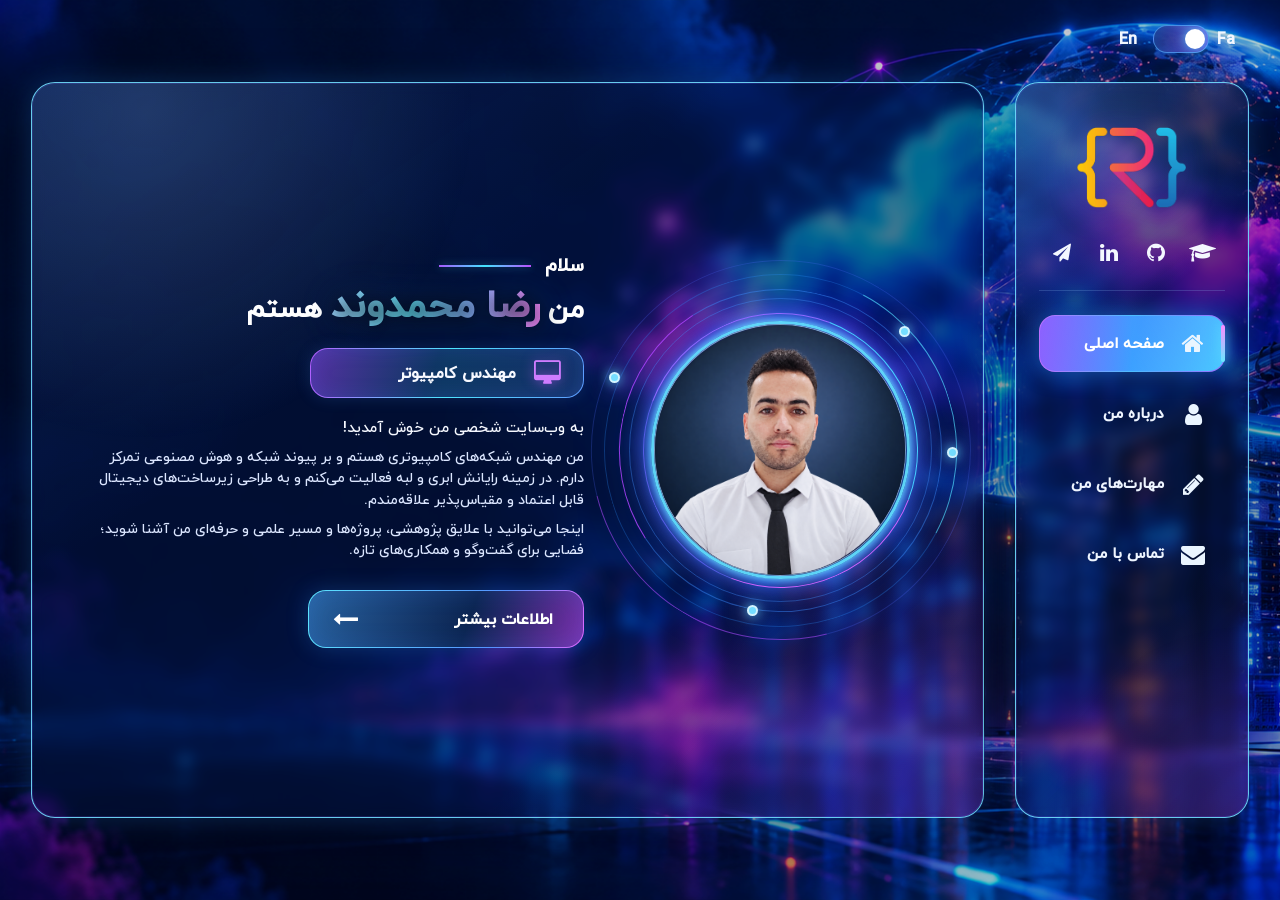
==== commit 4721e78a: "Add Google Scholar profile links" ====
--- a/Fa.html
+++ b/Fa.html
@@ -48,6 +48,7 @@
         -->
         <a href="https://www.linkedin.com/in/reza-mohammadvand" target="_blank" rel="noopener noreferrer" class="icon" aria-label="لینکدین"><i class="fa fa-linkedin"></i></a>
         <a href="https://github.com/reza-mohammadvand" target="_blank" rel="noopener noreferrer" class="icon" aria-label="گیت‌هاب"><i class="fa fa-github" aria-hidden="true"></i></a>
+        <a href="https://scholar.google.com/citations?user=QKGzM4YAAAAJ&amp;hl=en" target="_blank" rel="noopener noreferrer" class="icon" aria-label="گوگل اسکالر"><i class="fa fa-graduation-cap" aria-hidden="true"></i></a>
       </div>
       <ul>
         <li>
@@ -513,6 +514,7 @@
                     <a href="https://www.instagram.com/programmer_reza" target="_blank" rel="noopener noreferrer" aria-label="اینستاگرام"><i class="fa fa-instagram" aria-hidden="true"></i></a>
                     -->
                     <a href="https://github.com/reza-mohammadvand" target="_blank" rel="noopener noreferrer" aria-label="گیت‌هاب"><i class="fa fa-github" aria-hidden="true"></i></a>
+                    <a href="https://scholar.google.com/citations?user=QKGzM4YAAAAJ&amp;hl=en" target="_blank" rel="noopener noreferrer" aria-label="گوگل اسکالر"><i class="fa fa-graduation-cap" aria-hidden="true"></i></a>
                   </div>
                 </div>
               </aside>
